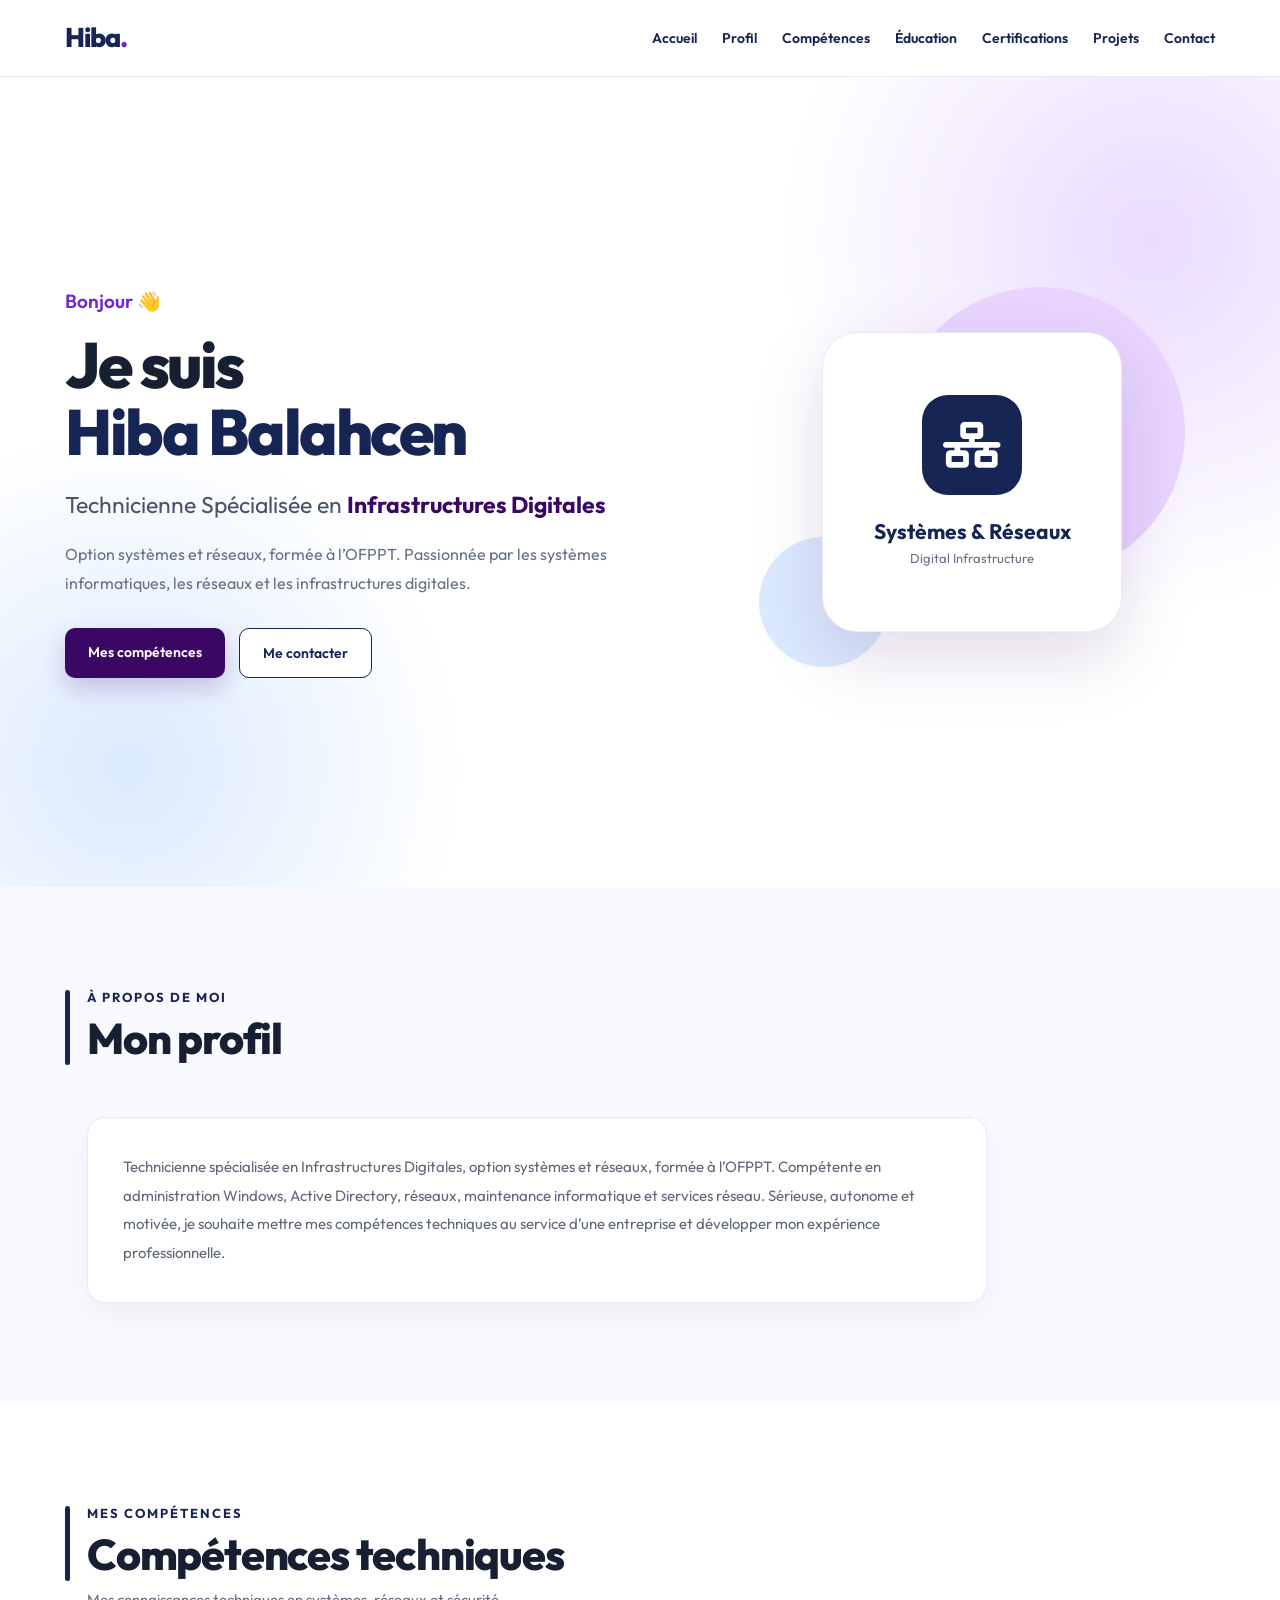
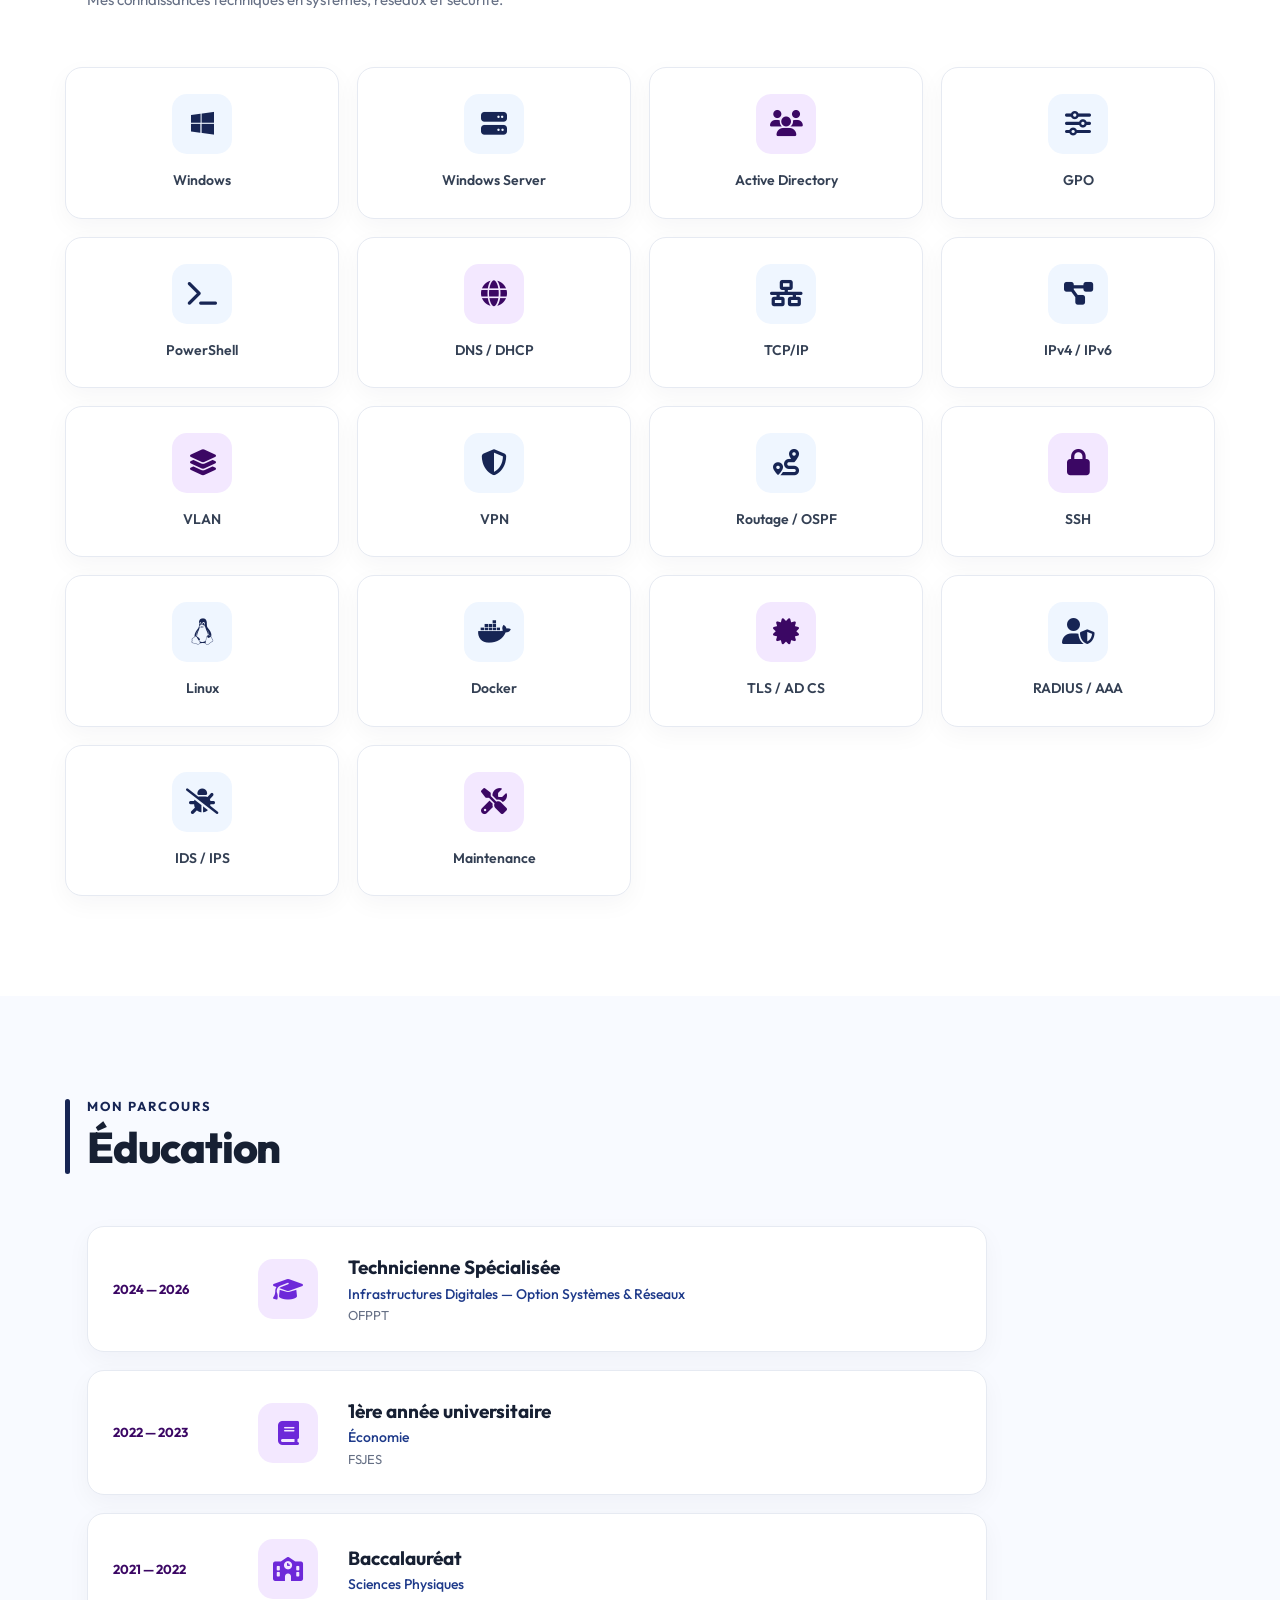
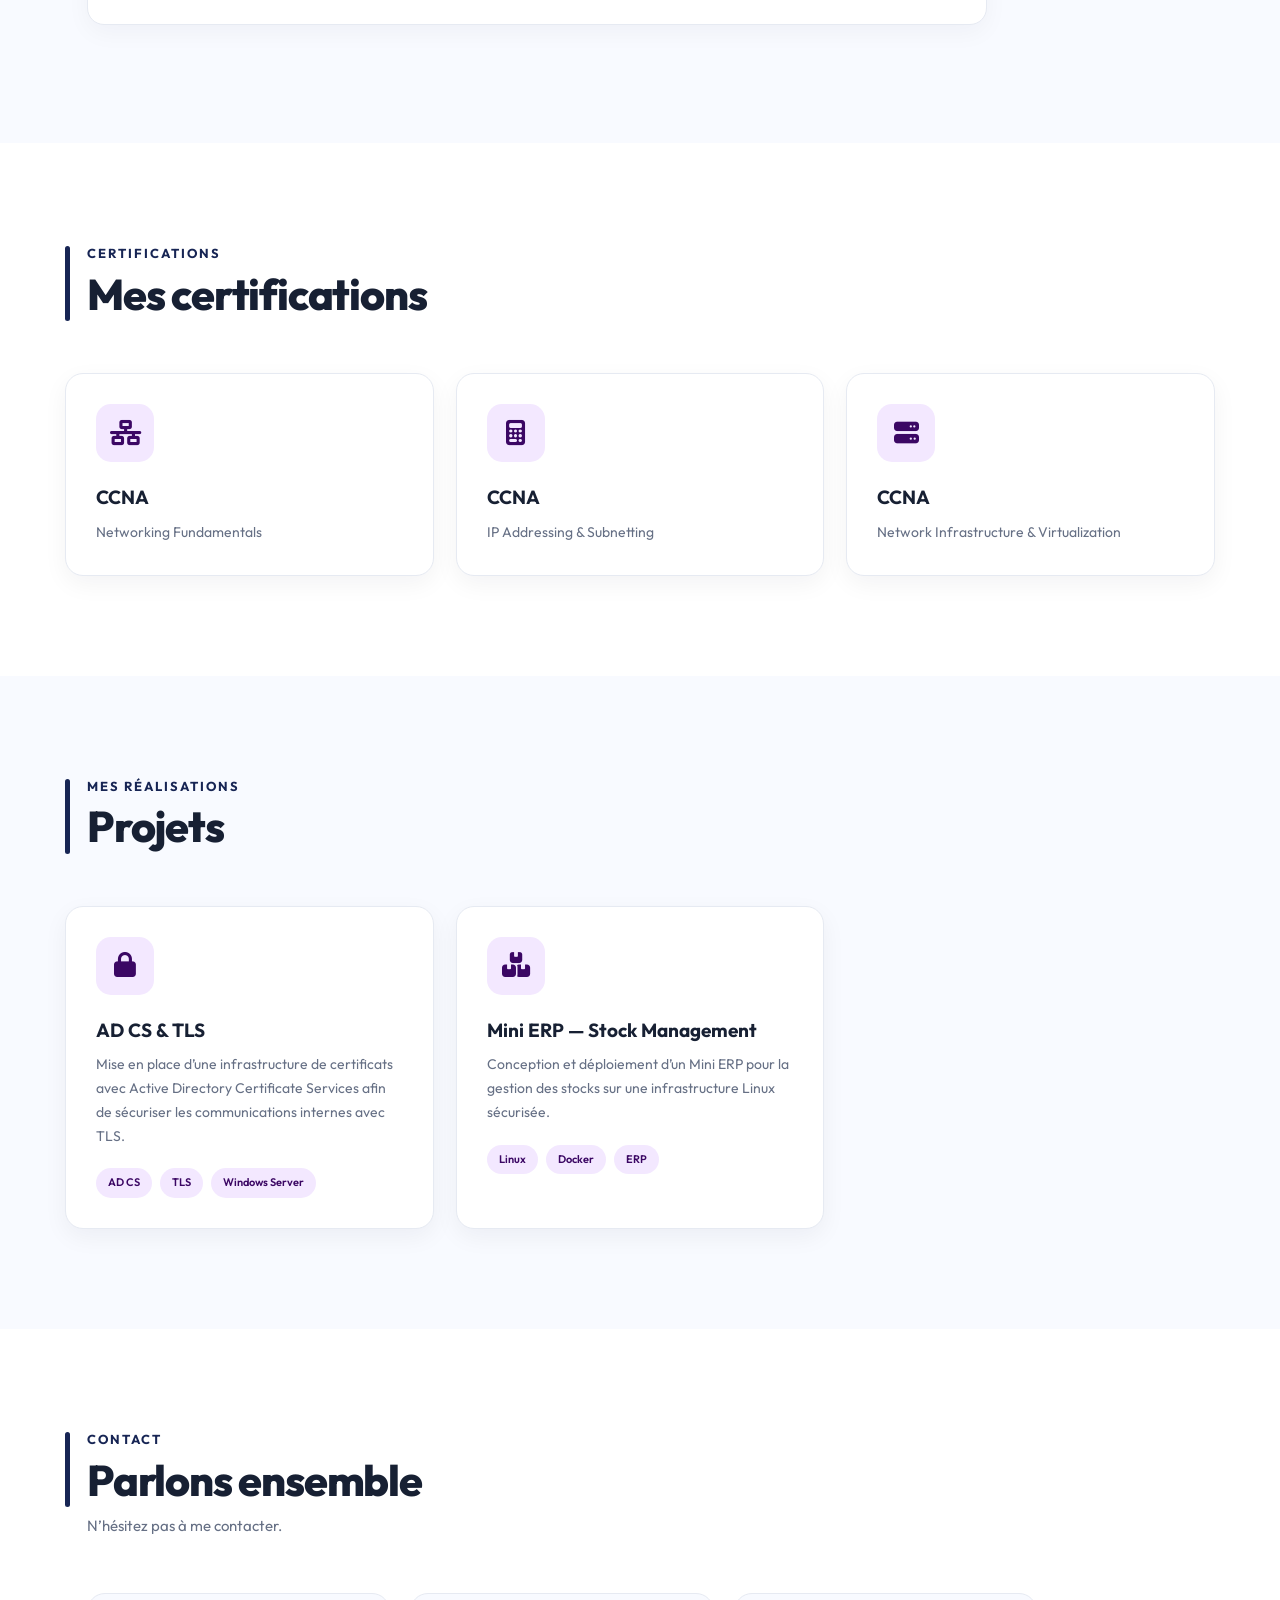
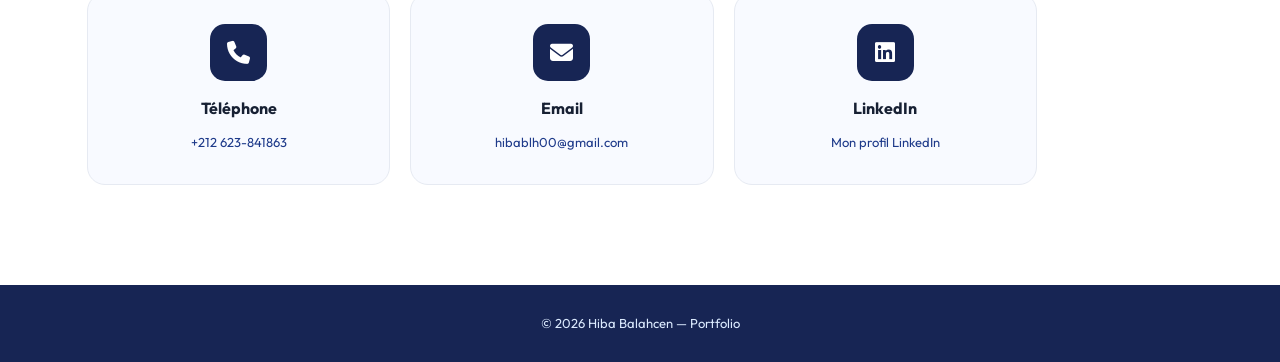
==== index.html @ ba254600 "Add files via upload" ====
<!DOCTYPE html>
<html lang="fr">

<head>
    <meta charset="UTF-8">
    <meta name="viewport" content="width=device-width, initial-scale=1.0">

    <title>Hiba Balahcen | Portfolio</title>

    <link rel="stylesheet" href="style.css">

    <link rel="preconnect" href="https://fonts.googleapis.com">
    <link rel="preconnect" href="https://fonts.gstatic.com" crossorigin>

    <link href="https://fonts.googleapis.com/css2?family=Outfit:wght@300;400;500;600;700;800&display=swap"
        rel="stylesheet">

    <link rel="stylesheet"
        href="https://cdnjs.cloudflare.com/ajax/libs/font-awesome/6.5.2/css/all.min.css">
</head>

<body>

    <!-- NAVBAR -->
    <header>
        <nav class="navbar container">

            <a href="#accueil" class="logo">
                Hiba<span>.</span>
            </a>

            <ul class="nav-links">
                <li><a href="#accueil">Accueil</a></li>
                <li><a href="#profil">Profil</a></li>
                <li><a href="#competences">Compétences</a></li>
                <li><a href="#education">Éducation</a></li>
                <li><a href="#certifications">Certifications</a></li>
                <li><a href="#projets">Projets</a></li>
                <li><a href="#contact">Contact</a></li>
            </ul>

        </nav>
    </header>


    <!-- HERO -->
    <section class="hero" id="accueil">

        <div class="container hero-content">

            <div class="hero-text">

                <p class="welcome">Bonjour 👋</p>

                <h1>
                    Je suis
                    <span>Hiba Balahcen</span>
                </h1>

                <h2>
                    Technicienne Spécialisée en
                    <strong>Infrastructures Digitales</strong>
                </h2>

                <p class="hero-description">
                    Option systèmes et réseaux, formée à l’OFPPT.
                    Passionnée par les systèmes informatiques,
                    les réseaux et les infrastructures digitales.
                </p>

                <div class="hero-buttons">

                    <a href="#competences" class="btn primary">
                        Mes compétences
                    </a>

                    <a href="#contact" class="btn secondary">
                        Me contacter
                    </a>

                </div>

            </div>


            <div class="hero-visual">

                <div class="circle circle-one"></div>
                <div class="circle circle-two"></div>

                <div class="profile-card">

                    <div class="profile-icon">
                        <i class="fa-solid fa-network-wired"></i>
                    </div>

                    <h3>Systèmes & Réseaux</h3>

                    <p>Digital Infrastructure</p>

                </div>

            </div>

        </div>

    </section>


    <!-- PROFIL -->
    <section class="section profile" id="profil">

        <div class="container">

            <div class="section-title">

                <span>À PROPOS DE MOI</span>

                <h2>Mon profil</h2>

            </div>

            <div class="profile-box">

                <p>
                    Technicienne spécialisée en Infrastructures Digitales,
                    option systèmes et réseaux, formée à l’OFPPT.
                    Compétente en administration Windows, Active Directory,
                    réseaux, maintenance informatique et services réseau.
                    Sérieuse, autonome et motivée, je souhaite mettre mes
                    compétences techniques au service d’une entreprise et
                    développer mon expérience professionnelle.
                </p>

            </div>

        </div>

    </section>


    <!-- COMPETENCES -->
    <section class="section skills" id="competences">

        <div class="container">

            <div class="section-title">

                <span>MES COMPÉTENCES</span>

                <h2>Compétences techniques</h2>

                <p>
                    Mes connaissances techniques en systèmes, réseaux et sécurité.
                </p>

            </div>


            <div class="skills-grid">

                <div class="skill-card">
                    <div class="skill-icon">
                        <i class="fa-brands fa-windows"></i>
                    </div>
                    <h3>Windows</h3>
                </div>

                <div class="skill-card">
                    <div class="skill-icon">
                        <i class="fa-solid fa-server"></i>
                    </div>
                    <h3>Windows Server</h3>
                </div>

                <div class="skill-card">
                    <div class="skill-icon">
                        <i class="fa-solid fa-users"></i>
                    </div>
                    <h3>Active Directory</h3>
                </div>

                <div class="skill-card">
                    <div class="skill-icon">
                        <i class="fa-solid fa-sliders"></i>
                    </div>
                    <h3>GPO</h3>
                </div>

                <div class="skill-card">
                    <div class="skill-icon">
                        <i class="fa-solid fa-terminal"></i>
                    </div>
                    <h3>PowerShell</h3>
                </div>

                <div class="skill-card">
                    <div class="skill-icon">
                        <i class="fa-solid fa-globe"></i>
                    </div>
                    <h3>DNS / DHCP</h3>
                </div>

                <div class="skill-card">
                    <div class="skill-icon">
                        <i class="fa-solid fa-network-wired"></i>
                    </div>
                    <h3>TCP/IP</h3>
                </div>

                <div class="skill-card">
                    <div class="skill-icon">
                        <i class="fa-solid fa-diagram-project"></i>
                    </div>
                    <h3>IPv4 / IPv6</h3>
                </div>

                <div class="skill-card">
                    <div class="skill-icon">
                        <i class="fa-solid fa-layer-group"></i>
                    </div>
                    <h3>VLAN</h3>
                </div>

                <div class="skill-card">
                    <div class="skill-icon">
                        <i class="fa-solid fa-shield-halved"></i>
                    </div>
                    <h3>VPN</h3>
                </div>

                <div class="skill-card">
                    <div class="skill-icon">
                        <i class="fa-solid fa-route"></i>
                    </div>
                    <h3>Routage / OSPF</h3>
                </div>

                <div class="skill-card">
                    <div class="skill-icon">
                        <i class="fa-solid fa-lock"></i>
                    </div>
                    <h3>SSH</h3>
                </div>

                <div class="skill-card">
                    <div class="skill-icon">
                        <i class="fa-brands fa-linux"></i>
                    </div>
                    <h3>Linux</h3>
                </div>

                <div class="skill-card">
                    <div class="skill-icon">
                        <i class="fa-brands fa-docker"></i>
                    </div>
                    <h3>Docker</h3>
                </div>

                <div class="skill-card">
                    <div class="skill-icon">
                        <i class="fa-solid fa-certificate"></i>
                    </div>
                    <h3>TLS / AD CS</h3>
                </div>

                <div class="skill-card">
                    <div class="skill-icon">
                        <i class="fa-solid fa-user-shield"></i>
                    </div>
                    <h3>RADIUS / AAA</h3>
                </div>

                <div class="skill-card">
                    <div class="skill-icon">
                        <i class="fa-solid fa-bug-slash"></i>
                    </div>
                    <h3>IDS / IPS</h3>
                </div>

                <div class="skill-card">
                    <div class="skill-icon">
                        <i class="fa-solid fa-screwdriver-wrench"></i>
                    </div>
                    <h3>Maintenance</h3>
                </div>

            </div>

        </div>

    </section>


    <!-- EDUCATION -->
    <section class="section education" id="education">

        <div class="container">

            <div class="section-title">

                <span>MON PARCOURS</span>

                <h2>Éducation</h2>

            </div>


            <div class="education-list">

                <div class="education-card">

                    <div class="education-date">
                        2024 — 2026
                    </div>

                    <div class="education-icon">
                        <i class="fa-solid fa-graduation-cap"></i>
                    </div>

                    <div class="education-content">

                        <h3>
                            Technicienne Spécialisée
                        </h3>

                        <h4>
                            Infrastructures Digitales —
                            Option Systèmes & Réseaux
                        </h4>

                        <p>OFPPT</p>

                    </div>

                </div>


                <div class="education-card">

                    <div class="education-date">
                        2022 — 2023
                    </div>

                    <div class="education-icon">
                        <i class="fa-solid fa-book"></i>
                    </div>

                    <div class="education-content">

                        <h3>
                            1ère année universitaire
                        </h3>

                        <h4>
                            Économie
                        </h4>

                        <p>FSJES</p>

                    </div>

                </div>


                <div class="education-card">

                    <div class="education-date">
                        2021 — 2022
                    </div>

                    <div class="education-icon">
                        <i class="fa-solid fa-school"></i>
                    </div>

                    <div class="education-content">

                        <h3>
                            Baccalauréat
                        </h3>

                        <h4>
                            Sciences Physiques
                        </h4>

                    </div>

                </div>

            </div>

        </div>

    </section>


    <!-- CERTIFICATIONS -->
    <section class="section certifications" id="certifications">

        <div class="container">

            <div class="section-title">

                <span>CERTIFICATIONS</span>

                <h2>Mes certifications</h2>

            </div>


            <div class="cards-grid">

                <div class="info-card">

                    <div class="card-icon">
                        <i class="fa-solid fa-network-wired"></i>
                    </div>

                    <h3>CCNA</h3>

                    <p>
                        Networking Fundamentals
                    </p>

                </div>


                <div class="info-card">

                    <div class="card-icon">
                        <i class="fa-solid fa-calculator"></i>
                    </div>

                    <h3>CCNA</h3>

                    <p>
                        IP Addressing & Subnetting
                    </p>

                </div>


                <div class="info-card">

                    <div class="card-icon">
                        <i class="fa-solid fa-server"></i>
                    </div>

                    <h3>CCNA</h3>

                    <p>
                        Network Infrastructure
                        & Virtualization
                    </p>

                </div>

            </div>

        </div>

    </section>


    <!-- PROJETS -->
    <section class="section projects" id="projets">

        <div class="container">

            <div class="section-title">

                <span>MES RÉALISATIONS</span>

                <h2>Projets</h2>

            </div>


            <div class="cards-grid">

                <div class="project-card">

                    <div class="project-icon">
                        <i class="fa-solid fa-lock"></i>
                    </div>

                    <h3>
                        AD CS & TLS
                    </h3>

                    <p>
                        Mise en place d’une infrastructure de certificats
                        avec Active Directory Certificate Services afin
                        de sécuriser les communications internes avec TLS.
                    </p>

                    <div class="tags">
                        <span>AD CS</span>
                        <span>TLS</span>
                        <span>Windows Server</span>
                    </div>

                </div>


                <div class="project-card">

                    <div class="project-icon">
                        <i class="fa-solid fa-boxes-stacked"></i>
                    </div>

                    <h3>
                        Mini ERP — Stock Management
                    </h3>

                    <p>
                        Conception et déploiement d’un Mini ERP
                        pour la gestion des stocks sur une
                        infrastructure Linux sécurisée.
                    </p>

                    <div class="tags">
                        <span>Linux</span>
                        <span>Docker</span>
                        <span>ERP</span>
                    </div>

                </div>

            </div>

        </div>

    </section>


    <!-- CONTACT -->
    <section class="section contact" id="contact">

        <div class="container">

            <div class="section-title">

                <span>CONTACT</span>

                <h2>Parlons ensemble</h2>

                <p>
                    N’hésitez pas à me contacter.
                </p>

            </div>


            <div class="contact-grid">

                <div class="contact-card">

                    <div class="contact-icon">
                        <i class="fa-solid fa-phone"></i>
                    </div>

                    <h3>Téléphone</h3>

                    <a href="tel:+212623841863">
                        +212 623-841863
                    </a>

                </div>


                <div class="contact-card">

                    <div class="contact-icon">
                        <i class="fa-solid fa-envelope"></i>
                    </div>

                    <h3>Email</h3>

                    <a href="mailto:hibablh00@gmail.com">
                        hibablh00@gmail.com
                    </a>

                </div>


                <div class="contact-card">

                    <div class="contact-icon">
                        <i class="fa-brands fa-linkedin"></i>
                    </div>

                    <h3>LinkedIn</h3>

                    <a href="https://www.linkedin.com/in/hiba-balahcen-164547393"
                        target="_blank">
                        Mon profil LinkedIn
                    </a>

                </div>

            </div>

        </div>

    </section>


    <!-- FOOTER -->
    <footer>

        <p>
            © 2026 Hiba Balahcen — Portfolio
        </p>

    </footer>

</body>

</html>
---- style.css ----
/* ==================================================
   VARIABLES
================================================== */

:root {
    --blue: #172554;
    --blue-main: #1e3a8a;
    --blue-light: #eff6ff;

    --purple: #6d28d9;
    --purple-dark: #3b0764;
    --purple-light: #f3e8ff;

    --text: #172033;
    --text-light: #667085;
    --white: #ffffff;

    --background: #f8faff;
    --border: #e6eaf2;
}


/* ==================================================
   RESET
================================================== */

* {
    margin: 0;
    padding: 0;
    box-sizing: border-box;
    scroll-behavior: smooth;
}

body {
    font-family: "Outfit", sans-serif;

    background: var(--white);

    color: var(--text);

    line-height: 1.6;
}

a {
    text-decoration: none;
}

.container {
    width: 90%;
    max-width: 1150px;

    margin: auto;
}

.section {
    padding: 100px 0;
}


/* ==================================================
   NAVBAR
================================================== */

header {
    position: sticky;

    top: 0;

    z-index: 1000;

    background: rgba(255, 255, 255, 0.97);

    border-bottom: 1px solid var(--border);

    backdrop-filter: blur(12px);
}

.navbar {
    height: 76px;

    display: flex;

    align-items: center;

    justify-content: space-between;
}

.logo {
    color: var(--blue);

    font-size: 27px;

    font-weight: 800;

    letter-spacing: -1px;
}

.logo span {
    color: var(--purple);
}

.nav-links {
    display: flex;

    gap: 25px;

    list-style: none;
}

.nav-links a {
    color: var(--blue);

    font-size: 14px;

    font-weight: 600;

    transition: 0.3s;
}

.nav-links a:hover {
    color: var(--purple);
}


/* ==================================================
   HERO
================================================== */

.hero {
    min-height: 90vh;

    display: flex;

    align-items: center;

    overflow: hidden;

    background:
        radial-gradient(
            circle at 90% 20%,
            #eadcff 0,
            transparent 28%
        ),

        radial-gradient(
            circle at 10% 85%,
            #dbeafe 0,
            transparent 25%
        ),

        #ffffff;
}

.hero-content {
    display: grid;

    grid-template-columns: 1.1fr 0.9fr;

    align-items: center;

    gap: 70px;
}

.welcome {
    color: var(--purple);

    font-size: 19px;

    font-weight: 600;

    margin-bottom: 16px;
}

.hero h1 {
    color: var(--text);

    font-size: 64px;

    font-weight: 800;

    line-height: 1.04;

    letter-spacing: -2.5px;

    margin-bottom: 22px;
}

.hero h1 span {
    display: block;

    color: var(--blue);
}

.hero h2 {
    max-width: 680px;

    color: #475467;

    font-size: 23px;

    font-weight: 400;

    line-height: 1.5;

    margin-bottom: 18px;
}

.hero h2 strong {
    color: var(--purple-dark);

    font-weight: 700;
}

.hero-description {
    max-width: 620px;

    color: var(--text-light);

    font-size: 16px;

    line-height: 1.8;

    margin-bottom: 30px;
}

.hero-buttons {
    display: flex;

    gap: 14px;

    flex-wrap: wrap;
}

.btn {
    display: inline-block;

    padding: 13px 23px;

    border-radius: 10px;

    font-size: 14px;

    font-weight: 600;

    transition: 0.3s;
}

.btn.primary {
    color: white;

    background: var(--purple-dark);

    box-shadow:
        0 10px 25px rgba(59, 7, 100, 0.20);
}

.btn.primary:hover {
    background: #4c0b80;

    transform: translateY(-3px);
}

.btn.secondary {
    color: var(--blue);

    background: white;

    border: 1px solid var(--blue);
}

.btn.secondary:hover {
    color: white;

    background: var(--blue);

    transform: translateY(-3px);
}


/* ==================================================
   HERO VISUAL
================================================== */

.hero-visual {
    height: 420px;

    position: relative;

    display: flex;

    align-items: center;

    justify-content: center;
}

.profile-card {
    width: 300px;

    height: 300px;

    position: relative;

    z-index: 3;

    display: flex;

    flex-direction: column;

    align-items: center;

    justify-content: center;

    background: white;

    border-radius: 35px;

    border: 1px solid #eee8f8;

    box-shadow:
        0 25px 70px rgba(59, 7, 100, 0.15);
}

.profile-icon {
    width: 100px;

    height: 100px;

    display: flex;

    align-items: center;

    justify-content: center;

    border-radius: 26px;

    background: var(--blue);

    color: white;

    font-size: 46px;

    margin-bottom: 20px;
}

.profile-card h3 {
    color: var(--blue);

    font-size: 21px;

    font-weight: 700;
}

.profile-card p {
    color: var(--text-light);

    font-size: 13px;
}

.circle {
    position: absolute;

    border-radius: 50%;
}

.circle-one {
    width: 290px;

    height: 290px;

    background: #e9d5ff;

    top: 15px;

    right: 30px;
}

.circle-two {
    width: 130px;

    height: 130px;

    background: #dbeafe;

    bottom: 25px;

    left: 30px;
}


/* ==================================================
   SECTION TITLES
================================================== */

.section-title {
    position: relative;

    text-align: left;

    padding-left: 22px;

    margin-bottom: 55px;
}

.section-title::before {
    content: "";

    position: absolute;

    left: 0;

    top: 3px;

    width: 5px;

    height: 75px;

    border-radius: 10px;

    background: var(--blue);
}

.section-title span {
    display: block;

    color: var(--blue);

    font-size: 13px;

    font-weight: 700;

    letter-spacing: 2px;

    margin-bottom: 7px;
}

.section-title h2 {
    color: var(--text);

    font-size: 43px;

    font-weight: 800;

    line-height: 1.1;

    letter-spacing: -1.2px;
}

.section-title p {
    color: var(--text-light);

    font-size: 15px;

    margin-top: 10px;
}


/* ==================================================
   PROFILE
================================================== */

.profile {
    background: var(--background);
}

.profile-box {
    max-width: 900px;

    padding: 35px;

    margin-left: 22px;

    background: white;

    border: 1px solid var(--border);

    border-radius: 18px;

    box-shadow:
        0 10px 30px rgba(15, 23, 42, 0.05);
}

.profile-box p {
    color: #5f6878;

    font-size: 15px;

    line-height: 1.9;
}


/* ==================================================
   SKILLS
================================================== */

.skills {
    background: white;
}

.skills-grid {
    display: grid;

    grid-template-columns:
        repeat(4, 1fr);

    gap: 18px;
}

.skill-card {
    padding: 26px 15px;

    text-align: center;

    background: white;

    border: 1px solid var(--border);

    border-radius: 17px;

    box-shadow:
        0 8px 25px rgba(15, 23, 42, 0.04);

    transition: 0.3s;
}

.skill-card:hover {
    transform: translateY(-7px);

    border-color: #c4b5fd;

    box-shadow:
        0 18px 40px rgba(59, 7, 100, 0.11);
}

.skill-icon {
    width: 60px;

    height: 60px;

    margin: 0 auto 15px;

    display: flex;

    align-items: center;

    justify-content: center;

    border-radius: 15px;

    background: var(--blue-light);

    color: var(--blue);

    font-size: 26px;
}

.skill-card:nth-child(3n) .skill-icon {
    background: var(--purple-light);

    color: var(--purple-dark);
}

.skill-card h3 {
    color: #344054;

    font-size: 14px;

    font-weight: 600;
}


/* ==================================================
   EDUCATION
================================================== */

.education {
    background: var(--background);
}

.education-list {
    max-width: 900px;

    margin-left: 22px;
}

.education-card {
    display: grid;

    grid-template-columns:
        120px 65px 1fr;

    align-items: center;

    gap: 25px;

    padding: 25px;

    margin-bottom: 18px;

    background: white;

    border: 1px solid var(--border);

    border-radius: 17px;

    box-shadow:
        0 8px 25px rgba(15, 23, 42, 0.04);

    transition: 0.3s;
}

.education-card:hover {
    transform: translateX(6px);

    border-color: #c4b5fd;
}

.education-date {
    color: var(--purple-dark);

    font-size: 13px;

    font-weight: 700;
}

.education-icon {
    width: 60px;

    height: 60px;

    display: flex;

    align-items: center;

    justify-content: center;

    border-radius: 15px;

    background: var(--purple-light);

    color: var(--purple);

    font-size: 24px;
}

.education-content h3 {
    color: var(--text);

    font-size: 19px;

    font-weight: 700;
}

.education-content h4 {
    color: var(--blue-main);

    font-size: 14px;

    font-weight: 500;
}

.education-content p {
    color: var(--text-light);

    font-size: 13px;
}


/* ==================================================
   CARDS
================================================== */

.cards-grid {
    display: grid;

    grid-template-columns:
        repeat(3, 1fr);

    gap: 22px;
}

.info-card,
.project-card {
    padding: 30px;

    background: white;

    border: 1px solid var(--border);

    border-radius: 18px;

    box-shadow:
        0 8px 25px rgba(15, 23, 42, 0.05);

    transition: 0.3s;
}

.info-card:hover,
.project-card:hover {
    transform: translateY(-7px);

    border-color: #c4b5fd;
}

.card-icon,
.project-icon {
    width: 58px;

    height: 58px;

    display: flex;

    align-items: center;

    justify-content: center;

    border-radius: 15px;

    background: var(--purple-light);

    color: var(--purple-dark);

    font-size: 25px;

    margin-bottom: 20px;
}

.info-card h3,
.project-card h3 {
    color: var(--text);

    font-size: 19px;

    font-weight: 700;

    margin-bottom: 8px;
}

.info-card p,
.project-card p {
    color: var(--text-light);

    font-size: 14px;

    line-height: 1.7;
}


/* ==================================================
   PROJECTS
================================================== */

.projects {
    background: var(--background);
}

.tags {
    display: flex;

    flex-wrap: wrap;

    gap: 8px;

    margin-top: 20px;
}

.tags span {
    padding: 6px 12px;

    color: var(--purple-dark);

    background: var(--purple-light);

    border-radius: 20px;

    font-size: 11px;

    font-weight: 600;
}


/* ==================================================
   CONTACT
================================================== */

.contact {
    background: white;
}

.contact-grid {
    max-width: 950px;

    margin-left: 22px;

    display: grid;

    grid-template-columns:
        repeat(3, 1fr);

    gap: 20px;
}

.contact-card {
    padding: 30px 20px;

    text-align: center;

    background: var(--background);

    border: 1px solid var(--border);

    border-radius: 18px;

    transition: 0.3s;
}

.contact-card:hover {
    transform: translateY(-6px);

    border-color: #c4b5fd;
}

.contact-icon {
    width: 57px;

    height: 57px;

    margin: auto auto 15px;

    display: flex;

    align-items: center;

    justify-content: center;

    border-radius: 15px;

    background: var(--blue);

    color: white;

    font-size: 23px;
}

.contact-card h3 {
    color: var(--text);

    font-size: 16px;

    margin-bottom: 7px;
}

.contact-card a {
    color: var(--blue-main);

    font-size: 13px;

    word-break: break-word;
}


/* ==================================================
   FOOTER
================================================== */

footer {
    padding: 28px;

    text-align: center;

    background: var(--blue);

    color: #dbeafe;

    font-size: 13px;
}


/* ==================================================
   RESPONSIVE
================================================== */

@media (max-width: 950px) {

    .hero-content {
        grid-template-columns: 1fr;

        text-align: center;
    }

    .hero-description {
        margin-left: auto;
        margin-right: auto;
    }

    .hero-buttons {
        justify-content: center;
    }

    .skills-grid {
        grid-template-columns:
            repeat(3, 1fr);
    }

    .cards-grid {
        grid-template-columns:
            1fr 1fr;
    }

    .contact-grid {
        grid-template-columns:
            1fr;
    }

    .profile-box,
    .education-list,
    .contact-grid {
        margin-left: 0;
    }
}


@media (max-width: 700px) {

    .nav-links {
        display: none;
    }

    .hero h1 {
        font-size: 43px;
    }

    .hero h2 {
        font-size: 19px;
    }

    .section-title h2 {
        font-size: 36px;
    }

    .skills-grid {
        grid-template-columns:
            1fr 1fr;
    }

    .cards-grid {
        grid-template-columns:
            1fr;
    }

    .education-card {
        grid-template-columns:
            1fr;

        text-align: left;
    }

    .education-icon {
        margin: 0;
    }
}


@media (max-width: 450px) {

    .container {
        width: 88%;
    }

    .hero h1 {
        font-size: 36px;
    }

    .section {
        padding: 75px 0;
    }

    .section-title h2 {
        font-size: 32px;
    }

    .skills-grid {
        grid-template-columns:
            1fr 1fr;
    }

    .skill-card {
        padding: 20px 8px;
    }

    .profile-card {
        width: 250px;
        height: 250px;
    }

    .circle-one {
        width: 230px;
        height: 230px;
    }
}
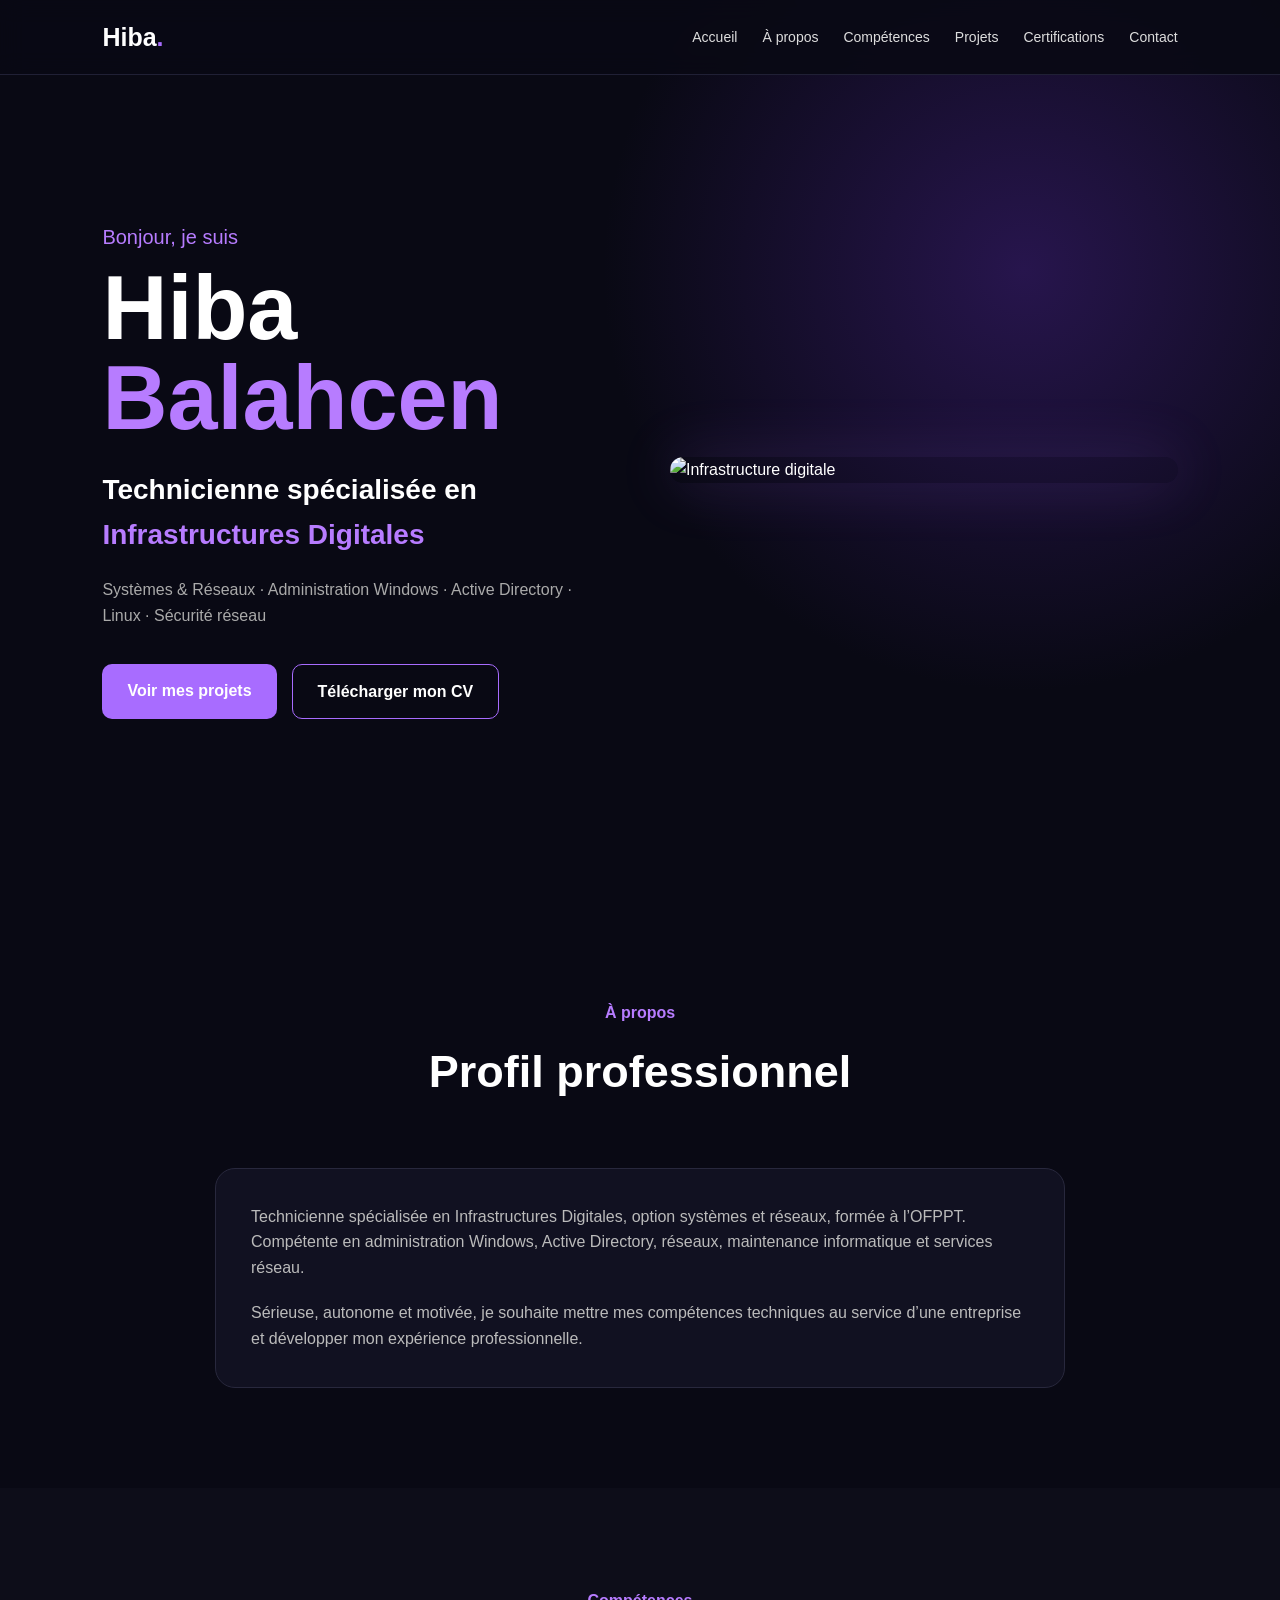
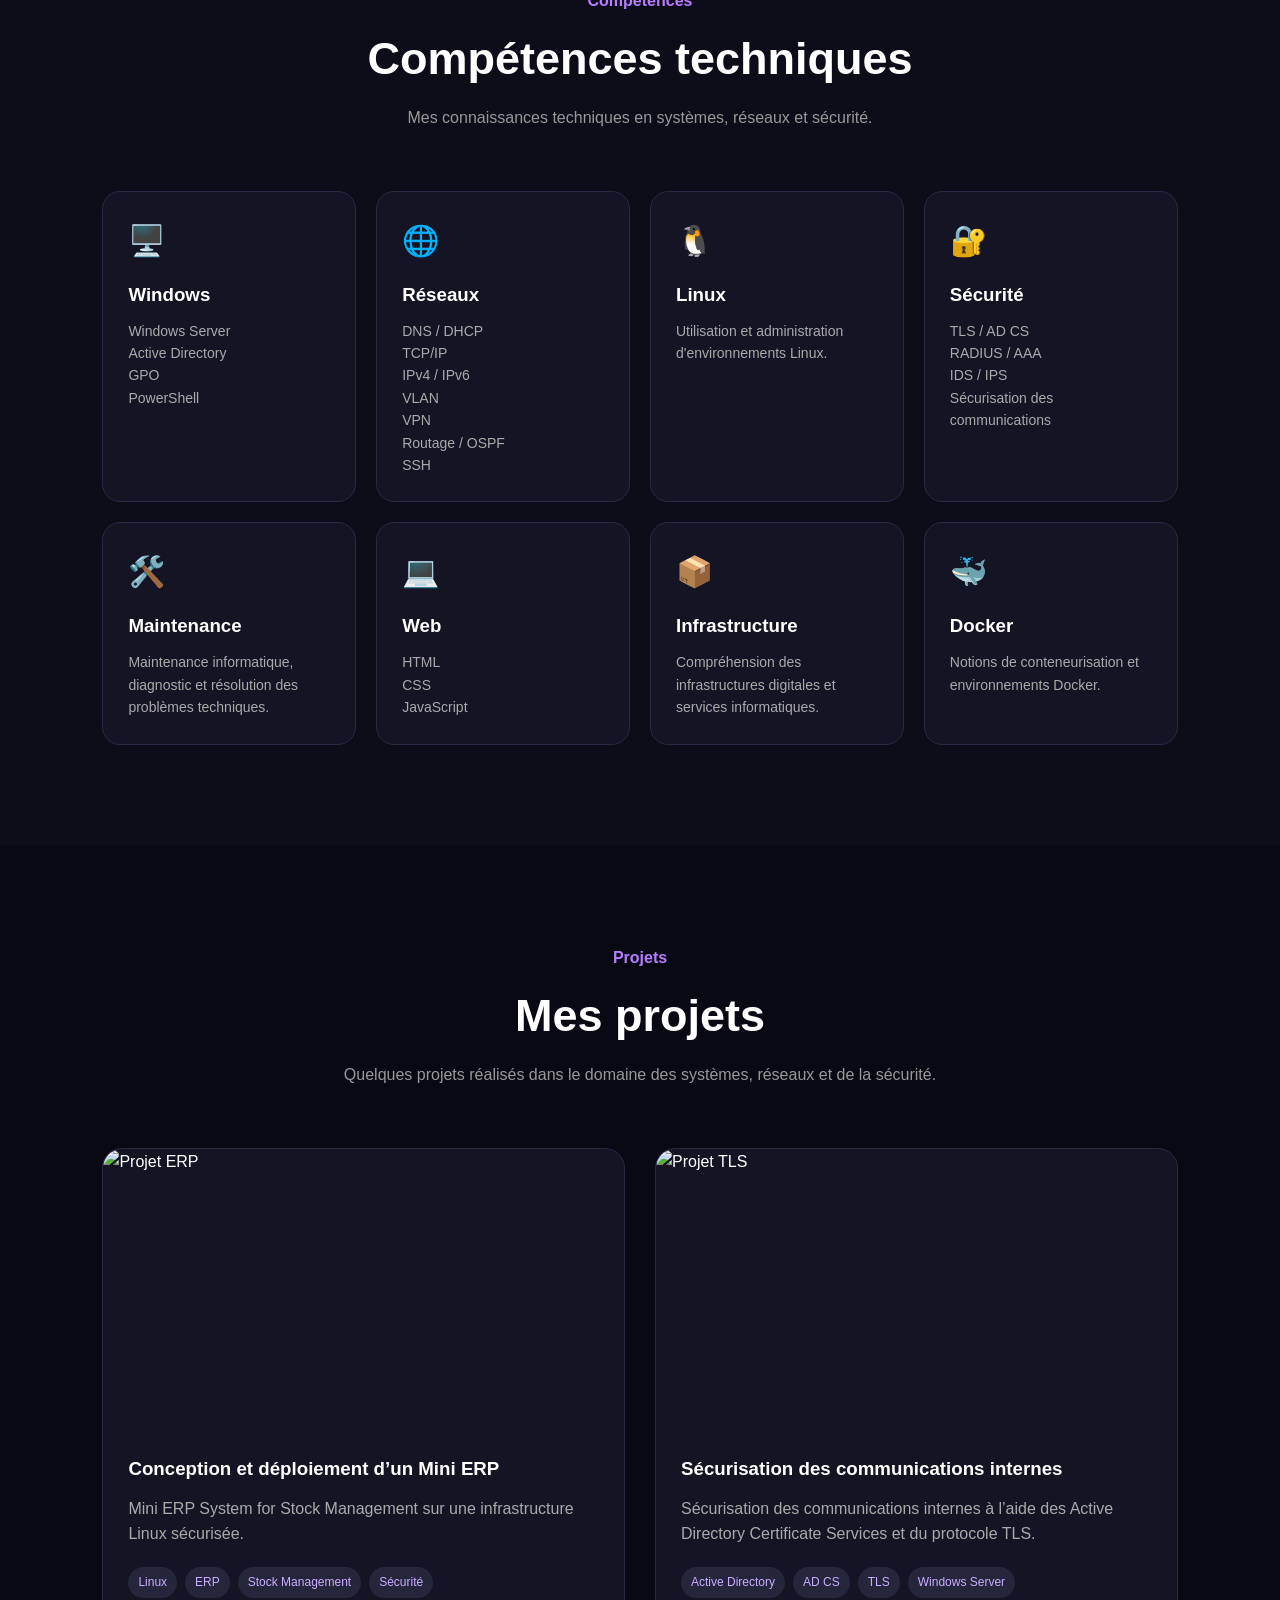
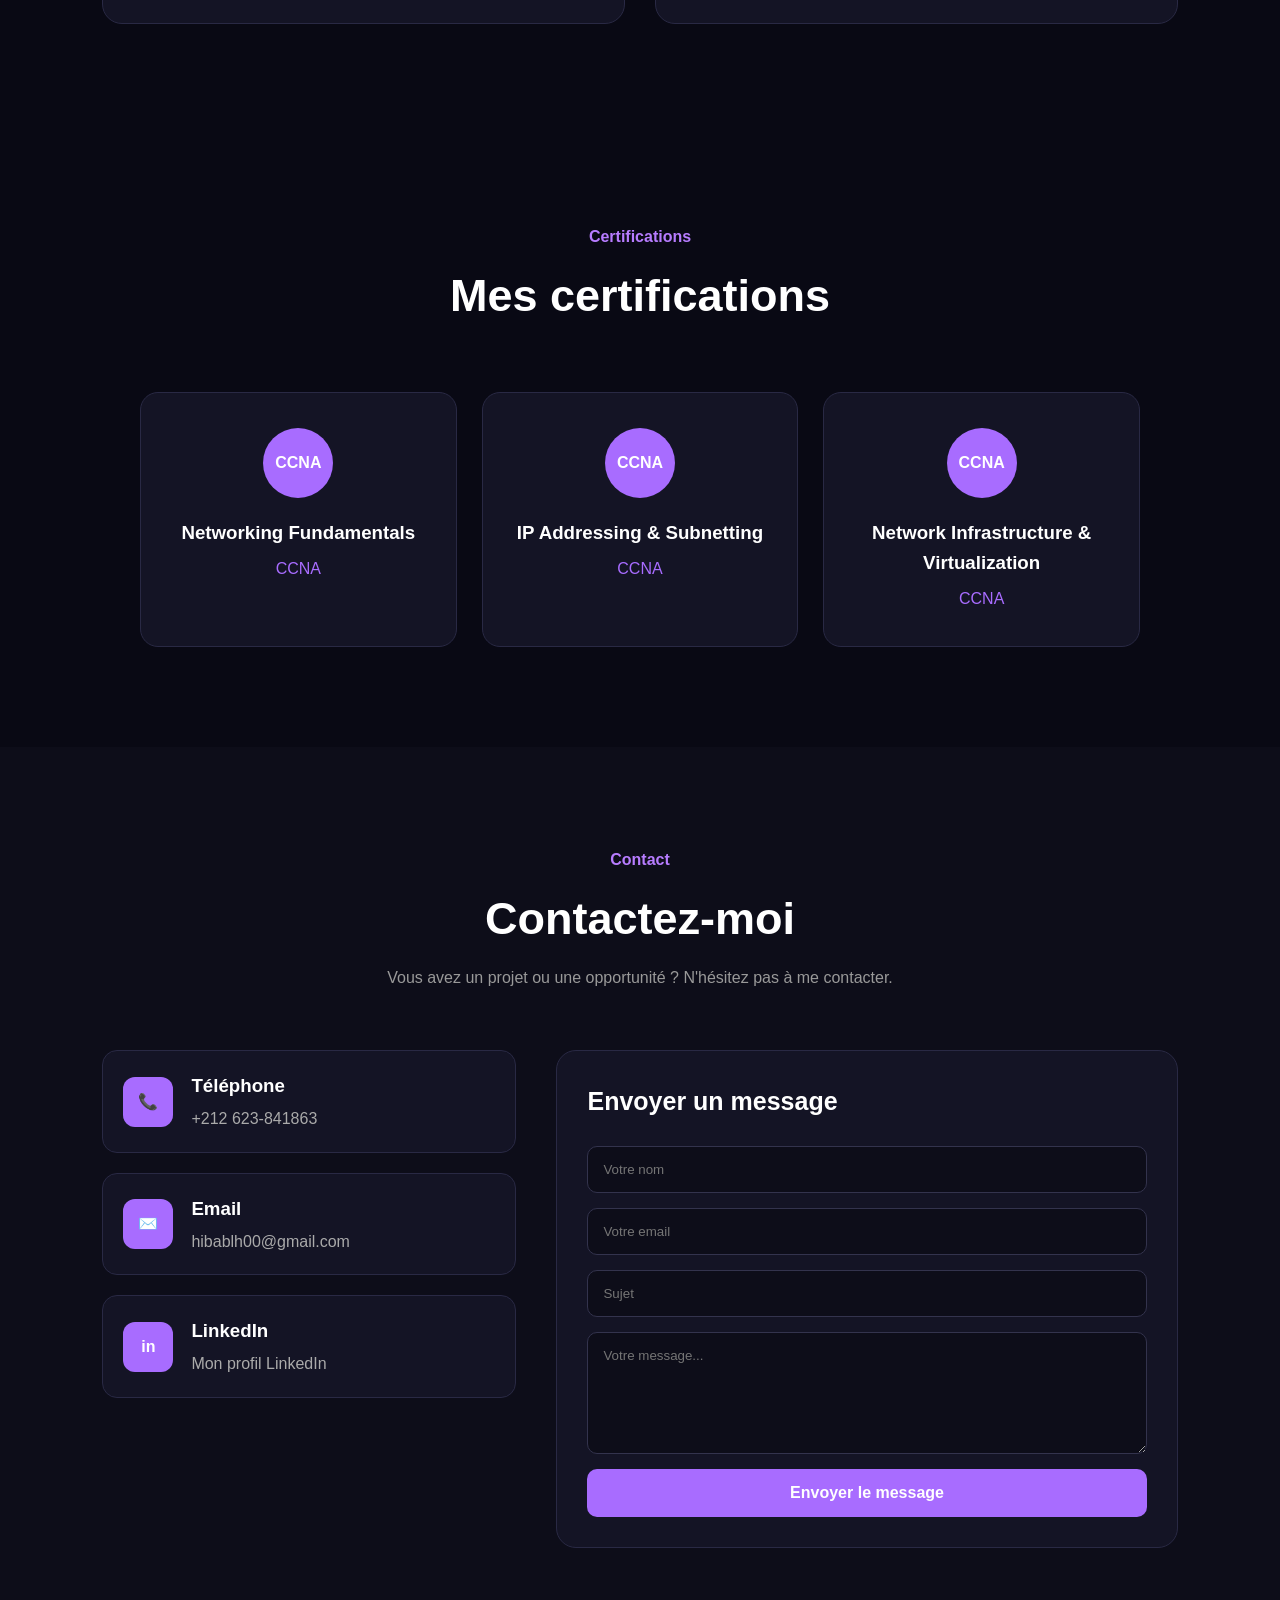
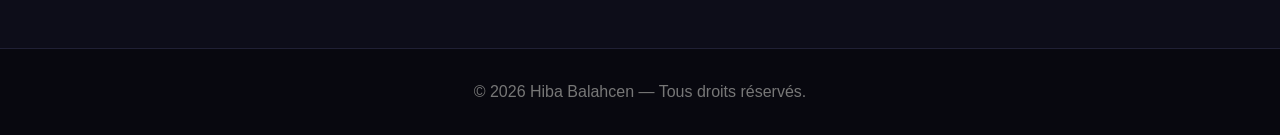
==== commit 60aec10f: "Add files via upload" ====
--- a/index.html
+++ b/index.html
@@ -1,500 +1,315 @@
 <!DOCTYPE html>
 <html lang="fr">
-
 <head>
     <meta charset="UTF-8">
     <meta name="viewport" content="width=device-width, initial-scale=1.0">
 
-    <title>Hiba Balahcen | Portfolio</title>
+    <title>Hiba Balahcen | Technicienne Réseaux</title>
 
     <link rel="stylesheet" href="style.css">
-
-    <link rel="preconnect" href="https://fonts.googleapis.com">
-    <link rel="preconnect" href="https://fonts.gstatic.com" crossorigin>
-
-    <link href="https://fonts.googleapis.com/css2?family=Outfit:wght@300;400;500;600;700;800&display=swap"
-        rel="stylesheet">
-
-    <link rel="stylesheet"
-        href="https://cdnjs.cloudflare.com/ajax/libs/font-awesome/6.5.2/css/all.min.css">
 </head>
 
 <body>
 
-    <!-- NAVBAR -->
-    <header>
-        <nav class="navbar container">
-
-            <a href="#accueil" class="logo">
-                Hiba<span>.</span>
-            </a>
-
-            <ul class="nav-links">
-                <li><a href="#accueil">Accueil</a></li>
-                <li><a href="#profil">Profil</a></li>
-                <li><a href="#competences">Compétences</a></li>
-                <li><a href="#education">Éducation</a></li>
-                <li><a href="#certifications">Certifications</a></li>
-                <li><a href="#projets">Projets</a></li>
-                <li><a href="#contact">Contact</a></li>
-            </ul>
-
+    <!-- ================= NAVBAR ================= -->
+
+    <header class="navbar">
+        <div class="logo">Hiba<span>.</span></div>
+
+        <nav>
+            <a href="#accueil">Accueil</a>
+            <a href="#apropos">À propos</a>
+            <a href="#competences">Compétences</a>
+            <a href="#projets">Projets</a>
+            <a href="#certifications">Certifications</a>
+            <a href="#contact">Contact</a>
         </nav>
     </header>
 
 
-    <!-- HERO -->
-    <section class="hero" id="accueil">
-
-        <div class="container hero-content">
-
-            <div class="hero-text">
-
-                <p class="welcome">Bonjour 👋</p>
-
-                <h1>
-                    Je suis
-                    <span>Hiba Balahcen</span>
-                </h1>
-
-                <h2>
-                    Technicienne Spécialisée en
-                    <strong>Infrastructures Digitales</strong>
-                </h2>
-
-                <p class="hero-description">
-                    Option systèmes et réseaux, formée à l’OFPPT.
-                    Passionnée par les systèmes informatiques,
-                    les réseaux et les infrastructures digitales.
-                </p>
-
-                <div class="hero-buttons">
-
-                    <a href="#competences" class="btn primary">
-                        Mes compétences
-                    </a>
-
-                    <a href="#contact" class="btn secondary">
-                        Me contacter
-                    </a>
+    <!-- ================= ACCUEIL ================= -->
+
+    <section id="accueil" class="hero">
+
+        <div class="hero-content">
+
+            <p class="hello">Bonjour, je suis</p>
+
+            <h1>
+                Hiba
+                <span>Balahcen</span>
+            </h1>
+
+            <h2>
+                Technicienne spécialisée en
+                <span>Infrastructures Digitales</span>
+            </h2>
+
+            <p class="hero-description">
+                Systèmes & Réseaux · Administration Windows · Active Directory ·
+                Linux · Sécurité réseau
+            </p>
+
+            <div class="hero-buttons">
+
+                <a href="#projets" class="btn primary">
+                    Voir mes projets
+                </a>
+
+                <a href="CV-HIBA-BALAHCEN.pdf"
+                   target="_blank"
+                   class="btn secondary">
+                    Télécharger mon CV
+                </a>
+
+            </div>
+
+        </div>
+
+
+        <!-- IMAGE HERO -->
+
+        <div class="hero-image">
+
+            <img src="images/hero.jpg"
+                 alt="Infrastructure digitale">
+
+        </div>
+
+    </section>
+
+
+    <!-- ================= A PROPOS ================= -->
+
+    <section id="apropos" class="section">
+
+        <div class="section-title">
+            <span>À propos</span>
+            <h2>Profil professionnel</h2>
+        </div>
+
+        <div class="about-content">
+
+            <p>
+                Technicienne spécialisée en Infrastructures Digitales,
+                option systèmes et réseaux, formée à l’OFPPT.
+                Compétente en administration Windows, Active Directory,
+                réseaux, maintenance informatique et services réseau.
+            </p>
+
+            <p>
+                Sérieuse, autonome et motivée, je souhaite mettre mes
+                compétences techniques au service d’une entreprise et
+                développer mon expérience professionnelle.
+            </p>
+
+        </div>
+
+    </section>
+
+
+    <!-- ================= COMPETENCES ================= -->
+
+    <section id="competences" class="section skills-section">
+
+        <div class="section-title">
+
+            <span>Compétences</span>
+
+            <h2>Compétences techniques</h2>
+
+            <p>
+                Mes connaissances techniques en systèmes, réseaux et sécurité.
+            </p>
+
+        </div>
+
+
+        <div class="skills-grid">
+
+            <div class="skill-card">
+                <div class="skill-icon">🖥️</div>
+
+                <h3>Windows</h3>
+
+                <p>
+                    Windows Server<br>
+                    Active Directory<br>
+                    GPO<br>
+                    PowerShell
+                </p>
+            </div>
+
+
+            <div class="skill-card">
+                <div class="skill-icon">🌐</div>
+
+                <h3>Réseaux</h3>
+
+                <p>
+                    DNS / DHCP<br>
+                    TCP/IP<br>
+                    IPv4 / IPv6<br>
+                    VLAN<br>
+                    VPN<br>
+                    Routage / OSPF<br>
+                    SSH
+                </p>
+            </div>
+
+
+            <div class="skill-card">
+                <div class="skill-icon">🐧</div>
+
+                <h3>Linux</h3>
+
+                <p>
+                    Utilisation et administration
+                    d'environnements Linux.
+                </p>
+            </div>
+
+
+            <div class="skill-card">
+                <div class="skill-icon">🔐</div>
+
+                <h3>Sécurité</h3>
+
+                <p>
+                    TLS / AD CS<br>
+                    RADIUS / AAA<br>
+                    IDS / IPS<br>
+                    Sécurisation des communications
+                </p>
+            </div>
+
+
+            <div class="skill-card">
+                <div class="skill-icon">🛠️</div>
+
+                <h3>Maintenance</h3>
+
+                <p>
+                    Maintenance informatique,
+                    diagnostic et résolution
+                    des problèmes techniques.
+                </p>
+            </div>
+
+
+            <div class="skill-card">
+                <div class="skill-icon">💻</div>
+
+                <h3>Web</h3>
+
+                <p>
+                    HTML<br>
+                    CSS<br>
+                    JavaScript
+                </p>
+            </div>
+
+
+            <div class="skill-card">
+                <div class="skill-icon">📦</div>
+
+                <h3>Infrastructure</h3>
+
+                <p>
+                    Compréhension des infrastructures
+                    digitales et services informatiques.
+                </p>
+            </div>
+
+
+            <div class="skill-card">
+                <div class="skill-icon">🐳</div>
+
+                <h3>Docker</h3>
+
+                <p>
+                    Notions de conteneurisation
+                    et environnements Docker.
+                </p>
+            </div>
+
+        </div>
+
+    </section>
+
+
+    <!-- ================= PROJETS ================= -->
+
+    <section id="projets" class="section">
+
+        <div class="section-title">
+
+            <span>Projets</span>
+
+            <h2>Mes projets</h2>
+
+            <p>
+                Quelques projets réalisés dans le domaine des systèmes,
+                réseaux et de la sécurité.
+            </p>
+
+        </div>
+
+
+        <div class="projects-grid">
+
+
+            <!-- PROJET ERP -->
+
+            <div class="project-card">
+
+                <img src="images/projet-erp.jpg"
+                     alt="Projet ERP">
+
+                <div class="project-content">
+
+                    <h3>
+                        Conception et déploiement d’un Mini ERP
+                    </h3>
+
+                    <p>
+                        Mini ERP System for Stock Management
+                        sur une infrastructure Linux sécurisée.
+                    </p>
+
+                    <div class="project-tags">
+                        <span>Linux</span>
+                        <span>ERP</span>
+                        <span>Stock Management</span>
+                        <span>Sécurité</span>
+                    </div>
 
                 </div>
 
             </div>
 
 
-            <div class="hero-visual">
-
-                <div class="circle circle-one"></div>
-                <div class="circle circle-two"></div>
-
-                <div class="profile-card">
-
-                    <div class="profile-icon">
-                        <i class="fa-solid fa-network-wired"></i>
-                    </div>
-
-                    <h3>Systèmes & Réseaux</h3>
-
-                    <p>Digital Infrastructure</p>
-
-                </div>
-
-            </div>
-
-        </div>
-
-    </section>
-
-
-    <!-- PROFIL -->
-    <section class="section profile" id="profil">
-
-        <div class="container">
-
-            <div class="section-title">
-
-                <span>À PROPOS DE MOI</span>
-
-                <h2>Mon profil</h2>
-
-            </div>
-
-            <div class="profile-box">
-
-                <p>
-                    Technicienne spécialisée en Infrastructures Digitales,
-                    option systèmes et réseaux, formée à l’OFPPT.
-                    Compétente en administration Windows, Active Directory,
-                    réseaux, maintenance informatique et services réseau.
-                    Sérieuse, autonome et motivée, je souhaite mettre mes
-                    compétences techniques au service d’une entreprise et
-                    développer mon expérience professionnelle.
-                </p>
-
-            </div>
-
-        </div>
-
-    </section>
-
-
-    <!-- COMPETENCES -->
-    <section class="section skills" id="competences">
-
-        <div class="container">
-
-            <div class="section-title">
-
-                <span>MES COMPÉTENCES</span>
-
-                <h2>Compétences techniques</h2>
-
-                <p>
-                    Mes connaissances techniques en systèmes, réseaux et sécurité.
-                </p>
-
-            </div>
-
-
-            <div class="skills-grid">
-
-                <div class="skill-card">
-                    <div class="skill-icon">
-                        <i class="fa-brands fa-windows"></i>
-                    </div>
-                    <h3>Windows</h3>
-                </div>
-
-                <div class="skill-card">
-                    <div class="skill-icon">
-                        <i class="fa-solid fa-server"></i>
-                    </div>
-                    <h3>Windows Server</h3>
-                </div>
-
-                <div class="skill-card">
-                    <div class="skill-icon">
-                        <i class="fa-solid fa-users"></i>
-                    </div>
-                    <h3>Active Directory</h3>
-                </div>
-
-                <div class="skill-card">
-                    <div class="skill-icon">
-                        <i class="fa-solid fa-sliders"></i>
-                    </div>
-                    <h3>GPO</h3>
-                </div>
-
-                <div class="skill-card">
-                    <div class="skill-icon">
-                        <i class="fa-solid fa-terminal"></i>
-                    </div>
-                    <h3>PowerShell</h3>
-                </div>
-
-                <div class="skill-card">
-                    <div class="skill-icon">
-                        <i class="fa-solid fa-globe"></i>
-                    </div>
-                    <h3>DNS / DHCP</h3>
-                </div>
-
-                <div class="skill-card">
-                    <div class="skill-icon">
-                        <i class="fa-solid fa-network-wired"></i>
-                    </div>
-                    <h3>TCP/IP</h3>
-                </div>
-
-                <div class="skill-card">
-                    <div class="skill-icon">
-                        <i class="fa-solid fa-diagram-project"></i>
-                    </div>
-                    <h3>IPv4 / IPv6</h3>
-                </div>
-
-                <div class="skill-card">
-                    <div class="skill-icon">
-                        <i class="fa-solid fa-layer-group"></i>
-                    </div>
-                    <h3>VLAN</h3>
-                </div>
-
-                <div class="skill-card">
-                    <div class="skill-icon">
-                        <i class="fa-solid fa-shield-halved"></i>
-                    </div>
-                    <h3>VPN</h3>
-                </div>
-
-                <div class="skill-card">
-                    <div class="skill-icon">
-                        <i class="fa-solid fa-route"></i>
-                    </div>
-                    <h3>Routage / OSPF</h3>
-                </div>
-
-                <div class="skill-card">
-                    <div class="skill-icon">
-                        <i class="fa-solid fa-lock"></i>
-                    </div>
-                    <h3>SSH</h3>
-                </div>
-
-                <div class="skill-card">
-                    <div class="skill-icon">
-                        <i class="fa-brands fa-linux"></i>
-                    </div>
-                    <h3>Linux</h3>
-                </div>
-
-                <div class="skill-card">
-                    <div class="skill-icon">
-                        <i class="fa-brands fa-docker"></i>
-                    </div>
-                    <h3>Docker</h3>
-                </div>
-
-                <div class="skill-card">
-                    <div class="skill-icon">
-                        <i class="fa-solid fa-certificate"></i>
-                    </div>
-                    <h3>TLS / AD CS</h3>
-                </div>
-
-                <div class="skill-card">
-                    <div class="skill-icon">
-                        <i class="fa-solid fa-user-shield"></i>
-                    </div>
-                    <h3>RADIUS / AAA</h3>
-                </div>
-
-                <div class="skill-card">
-                    <div class="skill-icon">
-                        <i class="fa-solid fa-bug-slash"></i>
-                    </div>
-                    <h3>IDS / IPS</h3>
-                </div>
-
-                <div class="skill-card">
-                    <div class="skill-icon">
-                        <i class="fa-solid fa-screwdriver-wrench"></i>
-                    </div>
-                    <h3>Maintenance</h3>
-                </div>
-
-            </div>
-
-        </div>
-
-    </section>
-
-
-    <!-- EDUCATION -->
-    <section class="section education" id="education">
-
-        <div class="container">
-
-            <div class="section-title">
-
-                <span>MON PARCOURS</span>
-
-                <h2>Éducation</h2>
-
-            </div>
-
-
-            <div class="education-list">
-
-                <div class="education-card">
-
-                    <div class="education-date">
-                        2024 — 2026
-                    </div>
-
-                    <div class="education-icon">
-                        <i class="fa-solid fa-graduation-cap"></i>
-                    </div>
-
-                    <div class="education-content">
-
-                        <h3>
-                            Technicienne Spécialisée
-                        </h3>
-
-                        <h4>
-                            Infrastructures Digitales —
-                            Option Systèmes & Réseaux
-                        </h4>
-
-                        <p>OFPPT</p>
-
-                    </div>
-
-                </div>
-
-
-                <div class="education-card">
-
-                    <div class="education-date">
-                        2022 — 2023
-                    </div>
-
-                    <div class="education-icon">
-                        <i class="fa-solid fa-book"></i>
-                    </div>
-
-                    <div class="education-content">
-
-                        <h3>
-                            1ère année universitaire
-                        </h3>
-
-                        <h4>
-                            Économie
-                        </h4>
-
-                        <p>FSJES</p>
-
-                    </div>
-
-                </div>
-
-
-                <div class="education-card">
-
-                    <div class="education-date">
-                        2021 — 2022
-                    </div>
-
-                    <div class="education-icon">
-                        <i class="fa-solid fa-school"></i>
-                    </div>
-
-                    <div class="education-content">
-
-                        <h3>
-                            Baccalauréat
-                        </h3>
-
-                        <h4>
-                            Sciences Physiques
-                        </h4>
-
-                    </div>
-
-                </div>
-
-            </div>
-
-        </div>
-
-    </section>
-
-
-    <!-- CERTIFICATIONS -->
-    <section class="section certifications" id="certifications">
-
-        <div class="container">
-
-            <div class="section-title">
-
-                <span>CERTIFICATIONS</span>
-
-                <h2>Mes certifications</h2>
-
-            </div>
-
-
-            <div class="cards-grid">
-
-                <div class="info-card">
-
-                    <div class="card-icon">
-                        <i class="fa-solid fa-network-wired"></i>
-                    </div>
-
-                    <h3>CCNA</h3>
+            <!-- PROJET TLS -->
+
+            <div class="project-card">
+
+                <img src="images/projet-tls.jpg"
+                     alt="Projet TLS">
+
+                <div class="project-content">
+
+                    <h3>
+                        Sécurisation des communications internes
+                    </h3>
 
                     <p>
-                        Networking Fundamentals
+                        Sécurisation des communications internes
+                        à l’aide des Active Directory Certificate
+                        Services et du protocole TLS.
                     </p>
 
-                </div>
-
-
-                <div class="info-card">
-
-                    <div class="card-icon">
-                        <i class="fa-solid fa-calculator"></i>
-                    </div>
-
-                    <h3>CCNA</h3>
-
-                    <p>
-                        IP Addressing & Subnetting
-                    </p>
-
-                </div>
-
-
-                <div class="info-card">
-
-                    <div class="card-icon">
-                        <i class="fa-solid fa-server"></i>
-                    </div>
-
-                    <h3>CCNA</h3>
-
-                    <p>
-                        Network Infrastructure
-                        & Virtualization
-                    </p>
-
-                </div>
-
-            </div>
-
-        </div>
-
-    </section>
-
-
-    <!-- PROJETS -->
-    <section class="section projects" id="projets">
-
-        <div class="container">
-
-            <div class="section-title">
-
-                <span>MES RÉALISATIONS</span>
-
-                <h2>Projets</h2>
-
-            </div>
-
-
-            <div class="cards-grid">
-
-                <div class="project-card">
-
-                    <div class="project-icon">
-                        <i class="fa-solid fa-lock"></i>
-                    </div>
-
-                    <h3>
-                        AD CS & TLS
-                    </h3>
-
-                    <p>
-                        Mise en place d’une infrastructure de certificats
-                        avec Active Directory Certificate Services afin
-                        de sécuriser les communications internes avec TLS.
-                    </p>
-
-                    <div class="tags">
+                    <div class="project-tags">
+                        <span>Active Directory</span>
                         <span>AD CS</span>
                         <span>TLS</span>
                         <span>Windows Server</span>
@@ -502,31 +317,183 @@
 
                 </div>
 
-
-                <div class="project-card">
-
-                    <div class="project-icon">
-                        <i class="fa-solid fa-boxes-stacked"></i>
-                    </div>
-
-                    <h3>
-                        Mini ERP — Stock Management
-                    </h3>
-
-                    <p>
-                        Conception et déploiement d’un Mini ERP
-                        pour la gestion des stocks sur une
-                        infrastructure Linux sécurisée.
-                    </p>
-
-                    <div class="tags">
-                        <span>Linux</span>
-                        <span>Docker</span>
-                        <span>ERP</span>
+            </div>
+
+        </div>
+
+    </section>
+
+
+    <!-- ================= CERTIFICATIONS ================= -->
+
+    <section id="certifications" class="section">
+
+        <div class="section-title">
+
+            <span>Certifications</span>
+
+            <h2>Mes certifications</h2>
+
+        </div>
+
+
+        <div class="certifications-grid">
+
+            <div class="cert-card">
+                <div class="cert-icon">CCNA</div>
+
+                <h3>Networking Fundamentals</h3>
+
+                <p>CCNA</p>
+            </div>
+
+
+            <div class="cert-card">
+                <div class="cert-icon">CCNA</div>
+
+                <h3>IP Addressing & Subnetting</h3>
+
+                <p>CCNA</p>
+            </div>
+
+
+            <div class="cert-card">
+                <div class="cert-icon">CCNA</div>
+
+                <h3>Network Infrastructure & Virtualization</h3>
+
+                <p>CCNA</p>
+            </div>
+
+        </div>
+
+    </section>
+
+
+    <!-- ================= CONTACT ================= -->
+
+    <section id="contact" class="section contact-section">
+
+        <div class="section-title">
+
+            <span>Contact</span>
+
+            <h2>Contactez-moi</h2>
+
+            <p>
+                Vous avez un projet ou une opportunité ?
+                N'hésitez pas à me contacter.
+            </p>
+
+        </div>
+
+
+        <div class="contact-container">
+
+
+            <!-- INFOS -->
+
+            <div class="contact-info">
+
+                <div class="contact-item">
+
+                    <div class="contact-icon">
+                        📞
+                    </div>
+
+                    <div>
+                        <h3>Téléphone</h3>
+
+                        <a href="tel:+212623841863">
+                            +212 623-841863
+                        </a>
                     </div>
 
                 </div>
 
+
+                <div class="contact-item">
+
+                    <div class="contact-icon">
+                        ✉️
+                    </div>
+
+                    <div>
+                        <h3>Email</h3>
+
+                        <a href="mailto:hibablh00@gmail.com">
+                            hibablh00@gmail.com
+                        </a>
+                    </div>
+
+                </div>
+
+
+                <div class="contact-item">
+
+                    <div class="contact-icon">
+                        in
+                    </div>
+
+                    <div>
+                        <h3>LinkedIn</h3>
+
+                        <a href="https://linkedin.com/in/hiba-balahcen-164547393"
+                           target="_blank">
+                            Mon profil LinkedIn
+                        </a>
+                    </div>
+
+                </div>
+
+            </div>
+
+
+            <!-- FORMULAIRE -->
+
+            <div class="contact-form">
+
+                <h3>Envoyer un message</h3>
+
+                <form
+                    action="https://formspree.io/f/maenlpje"
+                    method="POST"
+                >
+
+                    <input
+                        type="text"
+                        name="name"
+                        placeholder="Votre nom"
+                        required
+                    >
+
+                    <input
+                        type="email"
+                        name="email"
+                        placeholder="Votre email"
+                        required
+                    >
+
+                    <input
+                        type="text"
+                        name="subject"
+                        placeholder="Sujet"
+                        required
+                    >
+
+                    <textarea
+                        name="message"
+                        rows="6"
+                        placeholder="Votre message..."
+                        required
+                    ></textarea>
+
+                    <button type="submit">
+                        Envoyer le message
+                    </button>
+
+                </form>
+
             </div>
 
         </div>
@@ -534,87 +501,18 @@
     </section>
 
 
-    <!-- CONTACT -->
-    <section class="section contact" id="contact">
-
-        <div class="container">
-
-            <div class="section-title">
-
-                <span>CONTACT</span>
-
-                <h2>Parlons ensemble</h2>
-
-                <p>
-                    N’hésitez pas à me contacter.
-                </p>
-
-            </div>
-
-
-            <div class="contact-grid">
-
-                <div class="contact-card">
-
-                    <div class="contact-icon">
-                        <i class="fa-solid fa-phone"></i>
-                    </div>
-
-                    <h3>Téléphone</h3>
-
-                    <a href="tel:+212623841863">
-                        +212 623-841863
-                    </a>
-
-                </div>
-
-
-                <div class="contact-card">
-
-                    <div class="contact-icon">
-                        <i class="fa-solid fa-envelope"></i>
-                    </div>
-
-                    <h3>Email</h3>
-
-                    <a href="mailto:hibablh00@gmail.com">
-                        hibablh00@gmail.com
-                    </a>
-
-                </div>
-
-
-                <div class="contact-card">
-
-                    <div class="contact-icon">
-                        <i class="fa-brands fa-linkedin"></i>
-                    </div>
-
-                    <h3>LinkedIn</h3>
-
-                    <a href="https://www.linkedin.com/in/hiba-balahcen-164547393"
-                        target="_blank">
-                        Mon profil LinkedIn
-                    </a>
-
-                </div>
-
-            </div>
-
-        </div>
-
-    </section>
-
-
-    <!-- FOOTER -->
+    <!-- ================= FOOTER ================= -->
+
     <footer>
 
         <p>
-            © 2026 Hiba Balahcen — Portfolio
+            © 2026 Hiba Balahcen — Tous droits réservés.
         </p>
 
     </footer>
 
+
+    <script src="script.js"></script>
+
 </body>
-
 </html>
--- a/style.css
+++ b/style.css
@@ -1,523 +1,261 @@
-/* ==================================================
-   VARIABLES
-================================================== */
-
-:root {
-    --blue: #172554;
-    --blue-main: #1e3a8a;
-    --blue-light: #eff6ff;
-
-    --purple: #6d28d9;
-    --purple-dark: #3b0764;
-    --purple-light: #f3e8ff;
-
-    --text: #172033;
-    --text-light: #667085;
-    --white: #ffffff;
-
-    --background: #f8faff;
-    --border: #e6eaf2;
-}
-
-
-/* ==================================================
-   RESET
-================================================== */
-
 * {
     margin: 0;
     padding: 0;
     box-sizing: border-box;
+}
+
+html {
     scroll-behavior: smooth;
 }
 
 body {
-    font-family: "Outfit", sans-serif;
-
-    background: var(--white);
-
-    color: var(--text);
-
+    font-family: Arial, sans-serif;
+    background: #090914;
+    color: white;
     line-height: 1.6;
 }
 
-a {
+
+/* ================= NAVBAR ================= */
+
+.navbar {
+    position: fixed;
+    top: 0;
+    left: 0;
+    width: 100%;
+    height: 75px;
+
+    display: flex;
+    justify-content: space-between;
+    align-items: center;
+
+    padding: 0 8%;
+
+    background: rgba(9, 9, 20, 0.9);
+    backdrop-filter: blur(12px);
+
+    z-index: 1000;
+
+    border-bottom: 1px solid #202035;
+}
+
+.logo {
+    font-size: 25px;
+    font-weight: bold;
+}
+
+.logo span {
+    color: #a86cff;
+}
+
+.navbar nav {
+    display: flex;
+    gap: 25px;
+}
+
+.navbar nav a {
+    color: #ddd;
     text-decoration: none;
-}
-
-.container {
-    width: 90%;
-    max-width: 1150px;
-
-    margin: auto;
-}
-
-.section {
-    padding: 100px 0;
-}
-
-
-/* ==================================================
-   NAVBAR
-================================================== */
-
-header {
-    position: sticky;
-
-    top: 0;
-
-    z-index: 1000;
-
-    background: rgba(255, 255, 255, 0.97);
-
-    border-bottom: 1px solid var(--border);
-
-    backdrop-filter: blur(12px);
-}
-
-.navbar {
-    height: 76px;
-
-    display: flex;
+    font-size: 14px;
+    transition: 0.3s;
+}
+
+.navbar nav a:hover {
+    color: #b77cff;
+}
+
+
+/* ================= HERO ================= */
+
+.hero {
+    min-height: 100vh;
+
+    display: grid;
+    grid-template-columns: 1fr 1fr;
 
     align-items: center;
 
-    justify-content: space-between;
-}
-
-.logo {
-    color: var(--blue);
-
-    font-size: 27px;
-
-    font-weight: 800;
-
-    letter-spacing: -1px;
-}
-
-.logo span {
-    color: var(--purple);
-}
-
-.nav-links {
-    display: flex;
-
-    gap: 25px;
-
-    list-style: none;
-}
-
-.nav-links a {
-    color: var(--blue);
-
-    font-size: 14px;
-
-    font-weight: 600;
-
-    transition: 0.3s;
-}
-
-.nav-links a:hover {
-    color: var(--purple);
-}
-
-
-/* ==================================================
-   HERO
-================================================== */
-
-.hero {
-    min-height: 90vh;
-
-    display: flex;
-
-    align-items: center;
-
-    overflow: hidden;
+    gap: 60px;
+
+    padding: 120px 8% 80px;
 
     background:
         radial-gradient(
-            circle at 90% 20%,
-            #eadcff 0,
-            transparent 28%
-        ),
-
-        radial-gradient(
-            circle at 10% 85%,
-            #dbeafe 0,
-            transparent 25%
-        ),
-
-        #ffffff;
+            circle at 80% 30%,
+            #27154d,
+            transparent 35%
+        );
 }
 
 .hero-content {
-    display: grid;
-
-    grid-template-columns: 1.1fr 0.9fr;
-
-    align-items: center;
-
-    gap: 70px;
-}
-
-.welcome {
-    color: var(--purple);
-
-    font-size: 19px;
-
-    font-weight: 600;
-
-    margin-bottom: 16px;
+    max-width: 650px;
+}
+
+.hello {
+    color: #b77cff;
+    font-size: 20px;
+    margin-bottom: 10px;
 }
 
 .hero h1 {
-    color: var(--text);
-
-    font-size: 64px;
-
-    font-weight: 800;
-
-    line-height: 1.04;
-
-    letter-spacing: -2.5px;
-
-    margin-bottom: 22px;
+    font-size: clamp(55px, 8vw, 90px);
+    line-height: 1;
+    margin-bottom: 25px;
 }
 
 .hero h1 span {
     display: block;
-
-    color: var(--blue);
+    color: #b77cff;
 }
 
 .hero h2 {
-    max-width: 680px;
-
-    color: #475467;
-
-    font-size: 23px;
-
-    font-weight: 400;
-
-    line-height: 1.5;
-
-    margin-bottom: 18px;
-}
-
-.hero h2 strong {
-    color: var(--purple-dark);
-
-    font-weight: 700;
+    font-size: 28px;
+    margin-bottom: 20px;
+}
+
+.hero h2 span {
+    color: #b77cff;
 }
 
 .hero-description {
-    max-width: 620px;
-
-    color: var(--text-light);
-
-    font-size: 16px;
-
-    line-height: 1.8;
-
-    margin-bottom: 30px;
+    color: #aaa;
+    max-width: 600px;
+    margin-bottom: 35px;
 }
 
 .hero-buttons {
     display: flex;
-
-    gap: 14px;
-
+    gap: 15px;
     flex-wrap: wrap;
 }
 
 .btn {
     display: inline-block;
 
-    padding: 13px 23px;
+    padding: 14px 25px;
 
     border-radius: 10px;
 
-    font-size: 14px;
-
-    font-weight: 600;
+    text-decoration: none;
+
+    font-weight: bold;
 
     transition: 0.3s;
 }
 
 .btn.primary {
+    background: #a86cff;
     color: white;
-
-    background: var(--purple-dark);
+}
+
+.btn.secondary {
+    border: 1px solid #a86cff;
+    color: white;
+}
+
+.btn:hover {
+    transform: translateY(-3px);
+}
+
+
+/* HERO IMAGE */
+
+.hero-image {
+    display: flex;
+    justify-content: center;
+}
+
+.hero-image img {
+    width: 100%;
+    max-width: 600px;
+
+    border-radius: 25px;
+
+    object-fit: cover;
 
     box-shadow:
-        0 10px 25px rgba(59, 7, 100, 0.20);
-}
-
-.btn.primary:hover {
-    background: #4c0b80;
-
-    transform: translateY(-3px);
-}
-
-.btn.secondary {
-    color: var(--blue);
-
-    background: white;
-
-    border: 1px solid var(--blue);
-}
-
-.btn.secondary:hover {
-    color: white;
-
-    background: var(--blue);
-
-    transform: translateY(-3px);
-}
-
-
-/* ==================================================
-   HERO VISUAL
-================================================== */
-
-.hero-visual {
-    height: 420px;
-
-    position: relative;
-
-    display: flex;
-
-    align-items: center;
-
-    justify-content: center;
-}
-
-.profile-card {
-    width: 300px;
-
-    height: 300px;
-
-    position: relative;
-
-    z-index: 3;
-
-    display: flex;
-
-    flex-direction: column;
-
-    align-items: center;
-
-    justify-content: center;
-
-    background: white;
-
-    border-radius: 35px;
-
-    border: 1px solid #eee8f8;
-
-    box-shadow:
-        0 25px 70px rgba(59, 7, 100, 0.15);
-}
-
-.profile-icon {
-    width: 100px;
-
-    height: 100px;
-
-    display: flex;
-
-    align-items: center;
-
-    justify-content: center;
-
-    border-radius: 26px;
-
-    background: var(--blue);
-
-    color: white;
-
-    font-size: 46px;
-
+        0 0 60px rgba(168, 108, 255, 0.2);
+}
+
+
+/* ================= SECTIONS ================= */
+
+.section {
+    padding: 100px 8%;
+}
+
+.section-title {
+    text-align: center;
+    margin-bottom: 60px;
+}
+
+.section-title span {
+    color: #b77cff;
+    font-weight: bold;
+}
+
+.section-title h2 {
+    font-size: 45px;
+    margin: 10px 0;
+}
+
+.section-title p {
+    color: #999;
+}
+
+
+/* ================= ABOUT ================= */
+
+.about-content {
+    max-width: 850px;
+    margin: auto;
+
+    background: #111121;
+
+    padding: 35px;
+
+    border-radius: 20px;
+
+    border: 1px solid #28283d;
+}
+
+.about-content p {
+    color: #bbb;
     margin-bottom: 20px;
 }
 
-.profile-card h3 {
-    color: var(--blue);
-
-    font-size: 21px;
-
-    font-weight: 700;
-}
-
-.profile-card p {
-    color: var(--text-light);
-
-    font-size: 13px;
-}
-
-.circle {
-    position: absolute;
-
-    border-radius: 50%;
-}
-
-.circle-one {
-    width: 290px;
-
-    height: 290px;
-
-    background: #e9d5ff;
-
-    top: 15px;
-
-    right: 30px;
-}
-
-.circle-two {
-    width: 130px;
-
-    height: 130px;
-
-    background: #dbeafe;
-
-    bottom: 25px;
-
-    left: 30px;
-}
-
-
-/* ==================================================
-   SECTION TITLES
-================================================== */
-
-.section-title {
-    position: relative;
-
-    text-align: left;
-
-    padding-left: 22px;
-
-    margin-bottom: 55px;
-}
-
-.section-title::before {
-    content: "";
-
-    position: absolute;
-
-    left: 0;
-
-    top: 3px;
-
-    width: 5px;
-
-    height: 75px;
-
-    border-radius: 10px;
-
-    background: var(--blue);
-}
-
-.section-title span {
-    display: block;
-
-    color: var(--blue);
-
-    font-size: 13px;
-
-    font-weight: 700;
-
-    letter-spacing: 2px;
-
-    margin-bottom: 7px;
-}
-
-.section-title h2 {
-    color: var(--text);
-
-    font-size: 43px;
-
-    font-weight: 800;
-
-    line-height: 1.1;
-
-    letter-spacing: -1.2px;
-}
-
-.section-title p {
-    color: var(--text-light);
-
-    font-size: 15px;
-
-    margin-top: 10px;
-}
-
-
-/* ==================================================
-   PROFILE
-================================================== */
-
-.profile {
-    background: var(--background);
-}
-
-.profile-box {
-    max-width: 900px;
-
-    padding: 35px;
-
-    margin-left: 22px;
-
-    background: white;
-
-    border: 1px solid var(--border);
-
-    border-radius: 18px;
-
-    box-shadow:
-        0 10px 30px rgba(15, 23, 42, 0.05);
-}
-
-.profile-box p {
-    color: #5f6878;
-
-    font-size: 15px;
-
-    line-height: 1.9;
-}
-
-
-/* ==================================================
-   SKILLS
-================================================== */
-
-.skills {
-    background: white;
+.about-content p:last-child {
+    margin-bottom: 0;
+}
+
+
+/* ================= SKILLS ================= */
+
+.skills-section {
+    background: #0d0d19;
 }
 
 .skills-grid {
+    max-width: 1100px;
+
+    margin: auto;
+
     display: grid;
 
     grid-template-columns:
         repeat(4, 1fr);
 
-    gap: 18px;
+    gap: 20px;
 }
 
 .skill-card {
-    padding: 26px 15px;
-
-    text-align: center;
-
-    background: white;
-
-    border: 1px solid var(--border);
-
-    border-radius: 17px;
-
-    box-shadow:
-        0 8px 25px rgba(15, 23, 42, 0.04);
+    padding: 25px;
+
+    background: #141425;
+
+    border: 1px solid #292944;
+
+    border-radius: 18px;
 
     transition: 0.3s;
 }
@@ -525,475 +263,416 @@
 .skill-card:hover {
     transform: translateY(-7px);
 
-    border-color: #c4b5fd;
-
-    box-shadow:
-        0 18px 40px rgba(59, 7, 100, 0.11);
+    border-color: #a86cff;
 }
 
 .skill-icon {
-    width: 60px;
-
-    height: 60px;
-
-    margin: 0 auto 15px;
-
-    display: flex;
-
-    align-items: center;
-
-    justify-content: center;
-
-    border-radius: 15px;
-
-    background: var(--blue-light);
-
-    color: var(--blue);
-
-    font-size: 26px;
-}
-
-.skill-card:nth-child(3n) .skill-icon {
-    background: var(--purple-light);
-
-    color: var(--purple-dark);
+    font-size: 30px;
+
+    margin-bottom: 15px;
 }
 
 .skill-card h3 {
-    color: #344054;
-
+    margin-bottom: 10px;
+}
+
+.skill-card p {
+    color: #aaa;
     font-size: 14px;
-
-    font-weight: 600;
-}
-
-
-/* ==================================================
-   EDUCATION
-================================================== */
-
-.education {
-    background: var(--background);
-}
-
-.education-list {
-    max-width: 900px;
-
-    margin-left: 22px;
-}
-
-.education-card {
+}
+
+
+/* ================= PROJECTS ================= */
+
+.projects-grid {
+    max-width: 1100px;
+
+    margin: auto;
+
     display: grid;
 
     grid-template-columns:
-        120px 65px 1fr;
-
-    align-items: center;
-
-    gap: 25px;
-
+        repeat(2, 1fr);
+
+    gap: 30px;
+}
+
+.project-card {
+    overflow: hidden;
+
+    background: #141425;
+
+    border-radius: 20px;
+
+    border: 1px solid #292944;
+
+    transition: 0.3s;
+}
+
+.project-card:hover {
+    transform: translateY(-7px);
+
+    border-color: #a86cff;
+}
+
+.project-card img {
+    width: 100%;
+
+    height: 280px;
+
+    object-fit: cover;
+
+    display: block;
+}
+
+.project-content {
     padding: 25px;
-
-    margin-bottom: 18px;
-
-    background: white;
-
-    border: 1px solid var(--border);
-
-    border-radius: 17px;
-
-    box-shadow:
-        0 8px 25px rgba(15, 23, 42, 0.04);
-
-    transition: 0.3s;
-}
-
-.education-card:hover {
-    transform: translateX(6px);
-
-    border-color: #c4b5fd;
-}
-
-.education-date {
-    color: var(--purple-dark);
-
-    font-size: 13px;
-
-    font-weight: 700;
-}
-
-.education-icon {
-    width: 60px;
-
-    height: 60px;
-
-    display: flex;
-
-    align-items: center;
-
-    justify-content: center;
-
-    border-radius: 15px;
-
-    background: var(--purple-light);
-
-    color: var(--purple);
-
-    font-size: 24px;
-}
-
-.education-content h3 {
-    color: var(--text);
-
-    font-size: 19px;
-
-    font-weight: 700;
-}
-
-.education-content h4 {
-    color: var(--blue-main);
-
-    font-size: 14px;
-
-    font-weight: 500;
-}
-
-.education-content p {
-    color: var(--text-light);
-
-    font-size: 13px;
-}
-
-
-/* ==================================================
-   CARDS
-================================================== */
-
-.cards-grid {
+}
+
+.project-content h3 {
+    margin-bottom: 12px;
+}
+
+.project-content p {
+    color: #aaa;
+
+    margin-bottom: 20px;
+}
+
+.project-tags {
+    display: flex;
+
+    gap: 8px;
+
+    flex-wrap: wrap;
+}
+
+.project-tags span {
+    background: #25253c;
+
+    color: #cbaeff;
+
+    padding: 6px 10px;
+
+    border-radius: 20px;
+
+    font-size: 12px;
+}
+
+
+/* ================= CERTIFICATIONS ================= */
+
+.certifications-grid {
+    max-width: 1000px;
+
+    margin: auto;
+
     display: grid;
 
     grid-template-columns:
         repeat(3, 1fr);
 
-    gap: 22px;
-}
-
-.info-card,
-.project-card {
+    gap: 25px;
+}
+
+.cert-card {
+    text-align: center;
+
+    padding: 35px 20px;
+
+    background: #141425;
+
+    border: 1px solid #292944;
+
+    border-radius: 18px;
+}
+
+.cert-icon {
+    display: inline-flex;
+
+    align-items: center;
+    justify-content: center;
+
+    width: 70px;
+    height: 70px;
+
+    border-radius: 50%;
+
+    background: #a86cff;
+
+    font-weight: bold;
+
+    margin-bottom: 20px;
+}
+
+.cert-card h3 {
+    margin-bottom: 8px;
+}
+
+.cert-card p {
+    color: #a86cff;
+}
+
+
+/* ================= CONTACT ================= */
+
+.contact-section {
+    background: #0d0d19;
+}
+
+.contact-container {
+    max-width: 1100px;
+
+    margin: auto;
+
+    display: grid;
+
+    grid-template-columns:
+        0.8fr 1.2fr;
+
+    gap: 40px;
+
+    align-items: start;
+}
+
+
+/* CONTACT INFO */
+
+.contact-info {
+    display: flex;
+
+    flex-direction: column;
+
+    gap: 20px;
+}
+
+.contact-item {
+    display: flex;
+
+    align-items: center;
+
+    gap: 18px;
+
+    padding: 20px;
+
+    background: #141425;
+
+    border: 1px solid #292944;
+
+    border-radius: 15px;
+}
+
+.contact-icon {
+    width: 50px;
+    height: 50px;
+
+    flex-shrink: 0;
+
+    display: flex;
+
+    align-items: center;
+    justify-content: center;
+
+    background: #a86cff;
+
+    border-radius: 12px;
+
+    font-weight: bold;
+}
+
+.contact-item h3 {
+    margin-bottom: 5px;
+}
+
+.contact-item a {
+    color: #aaa;
+
+    text-decoration: none;
+
+    word-break: break-word;
+}
+
+.contact-item a:hover {
+    color: #b77cff;
+}
+
+
+/* FORM */
+
+.contact-form {
     padding: 30px;
 
-    background: white;
-
-    border: 1px solid var(--border);
-
-    border-radius: 18px;
-
-    box-shadow:
-        0 8px 25px rgba(15, 23, 42, 0.05);
+    background: #141425;
+
+    border: 1px solid #292944;
+
+    border-radius: 20px;
+}
+
+.contact-form h3 {
+    font-size: 25px;
+
+    margin-bottom: 25px;
+}
+
+.contact-form form {
+    display: flex;
+
+    flex-direction: column;
+
+    gap: 15px;
+}
+
+.contact-form input,
+.contact-form textarea {
+    width: 100%;
+
+    padding: 15px;
+
+    border-radius: 10px;
+
+    border: 1px solid #33334d;
+
+    background: #0d0d19;
+
+    color: white;
+
+    font-family: inherit;
+
+    outline: none;
+}
+
+.contact-form input:focus,
+.contact-form textarea:focus {
+    border-color: #a86cff;
+}
+
+.contact-form textarea {
+    resize: vertical;
+}
+
+.contact-form button {
+    padding: 15px;
+
+    border: none;
+
+    border-radius: 10px;
+
+    background: #a86cff;
+
+    color: white;
+
+    font-size: 16px;
+
+    font-weight: bold;
+
+    cursor: pointer;
 
     transition: 0.3s;
 }
 
-.info-card:hover,
-.project-card:hover {
-    transform: translateY(-7px);
-
-    border-color: #c4b5fd;
-}
-
-.card-icon,
-.project-icon {
-    width: 58px;
-
-    height: 58px;
-
-    display: flex;
-
-    align-items: center;
-
-    justify-content: center;
-
-    border-radius: 15px;
-
-    background: var(--purple-light);
-
-    color: var(--purple-dark);
-
-    font-size: 25px;
-
-    margin-bottom: 20px;
-}
-
-.info-card h3,
-.project-card h3 {
-    color: var(--text);
-
-    font-size: 19px;
-
-    font-weight: 700;
-
-    margin-bottom: 8px;
-}
-
-.info-card p,
-.project-card p {
-    color: var(--text-light);
-
-    font-size: 14px;
-
-    line-height: 1.7;
-}
-
-
-/* ==================================================
-   PROJECTS
-================================================== */
-
-.projects {
-    background: var(--background);
-}
-
-.tags {
-    display: flex;
-
-    flex-wrap: wrap;
-
-    gap: 8px;
-
-    margin-top: 20px;
-}
-
-.tags span {
-    padding: 6px 12px;
-
-    color: var(--purple-dark);
-
-    background: var(--purple-light);
-
-    border-radius: 20px;
-
-    font-size: 11px;
-
-    font-weight: 600;
-}
-
-
-/* ==================================================
-   CONTACT
-================================================== */
-
-.contact {
-    background: white;
-}
-
-.contact-grid {
-    max-width: 950px;
-
-    margin-left: 22px;
-
-    display: grid;
-
-    grid-template-columns:
-        repeat(3, 1fr);
-
-    gap: 20px;
-}
-
-.contact-card {
-    padding: 30px 20px;
-
+.contact-form button:hover {
+    background: #8e55e8;
+
+    transform: translateY(-2px);
+}
+
+
+/* ================= FOOTER ================= */
+
+footer {
     text-align: center;
 
-    background: var(--background);
-
-    border: 1px solid var(--border);
-
-    border-radius: 18px;
-
-    transition: 0.3s;
-}
-
-.contact-card:hover {
-    transform: translateY(-6px);
-
-    border-color: #c4b5fd;
-}
-
-.contact-icon {
-    width: 57px;
-
-    height: 57px;
-
-    margin: auto auto 15px;
-
-    display: flex;
-
-    align-items: center;
-
-    justify-content: center;
-
-    border-radius: 15px;
-
-    background: var(--blue);
-
-    color: white;
-
-    font-size: 23px;
-}
-
-.contact-card h3 {
-    color: var(--text);
-
-    font-size: 16px;
-
-    margin-bottom: 7px;
-}
-
-.contact-card a {
-    color: var(--blue-main);
-
-    font-size: 13px;
-
-    word-break: break-word;
-}
-
-
-/* ==================================================
-   FOOTER
-================================================== */
-
-footer {
-    padding: 28px;
-
-    text-align: center;
-
-    background: var(--blue);
-
-    color: #dbeafe;
-
-    font-size: 13px;
-}
-
-
-/* ==================================================
-   RESPONSIVE
-================================================== */
-
-@media (max-width: 950px) {
-
-    .hero-content {
+    padding: 30px;
+
+    background: #08080f;
+
+    color: #777;
+
+    border-top: 1px solid #202035;
+}
+
+
+/* ================= RESPONSIVE ================= */
+
+@media (max-width: 1000px) {
+
+    .skills-grid {
+        grid-template-columns:
+            repeat(2, 1fr);
+    }
+
+    .navbar nav {
+        gap: 12px;
+    }
+
+}
+
+
+@media (max-width: 800px) {
+
+    .navbar {
+        padding: 0 5%;
+    }
+
+    .navbar nav {
+        display: none;
+    }
+
+    .hero {
         grid-template-columns: 1fr;
 
         text-align: center;
-    }
-
-    .hero-description {
-        margin-left: auto;
-        margin-right: auto;
     }
 
     .hero-buttons {
         justify-content: center;
     }
 
+    .hero-image {
+        order: -1;
+    }
+
+    .projects-grid {
+        grid-template-columns: 1fr;
+    }
+
+    .certifications-grid {
+        grid-template-columns: 1fr;
+    }
+
+    .contact-container {
+        grid-template-columns: 1fr;
+    }
+
+}
+
+
+@media (max-width: 550px) {
+
+    .section {
+        padding: 80px 5%;
+    }
+
+    .hero {
+        padding-left: 5%;
+        padding-right: 5%;
+    }
+
+    .hero h1 {
+        font-size: 55px;
+    }
+
+    .hero h2 {
+        font-size: 22px;
+    }
+
     .skills-grid {
-        grid-template-columns:
-            repeat(3, 1fr);
-    }
-
-    .cards-grid {
-        grid-template-columns:
-            1fr 1fr;
-    }
-
-    .contact-grid {
-        grid-template-columns:
-            1fr;
-    }
-
-    .profile-box,
-    .education-list,
-    .contact-grid {
-        margin-left: 0;
-    }
-}
-
-
-@media (max-width: 700px) {
-
-    .nav-links {
-        display: none;
-    }
-
-    .hero h1 {
-        font-size: 43px;
-    }
-
-    .hero h2 {
-        font-size: 19px;
+        grid-template-columns: 1fr;
     }
 
     .section-title h2 {
-        font-size: 36px;
-    }
-
-    .skills-grid {
-        grid-template-columns:
-            1fr 1fr;
-    }
-
-    .cards-grid {
-        grid-template-columns:
-            1fr;
-    }
-
-    .education-card {
-        grid-template-columns:
-            1fr;
-
-        text-align: left;
-    }
-
-    .education-icon {
-        margin: 0;
-    }
-}
-
-
-@media (max-width: 450px) {
-
-    .container {
-        width: 88%;
-    }
-
-    .hero h1 {
-        font-size: 36px;
-    }
-
-    .section {
-        padding: 75px 0;
-    }
-
-    .section-title h2 {
-        font-size: 32px;
-    }
-
-    .skills-grid {
-        grid-template-columns:
-            1fr 1fr;
-    }
-
-    .skill-card {
-        padding: 20px 8px;
-    }
-
-    .profile-card {
-        width: 250px;
-        height: 250px;
-    }
-
-    .circle-one {
-        width: 230px;
-        height: 230px;
-    }
+        font-size: 35px;
+    }
+
 }
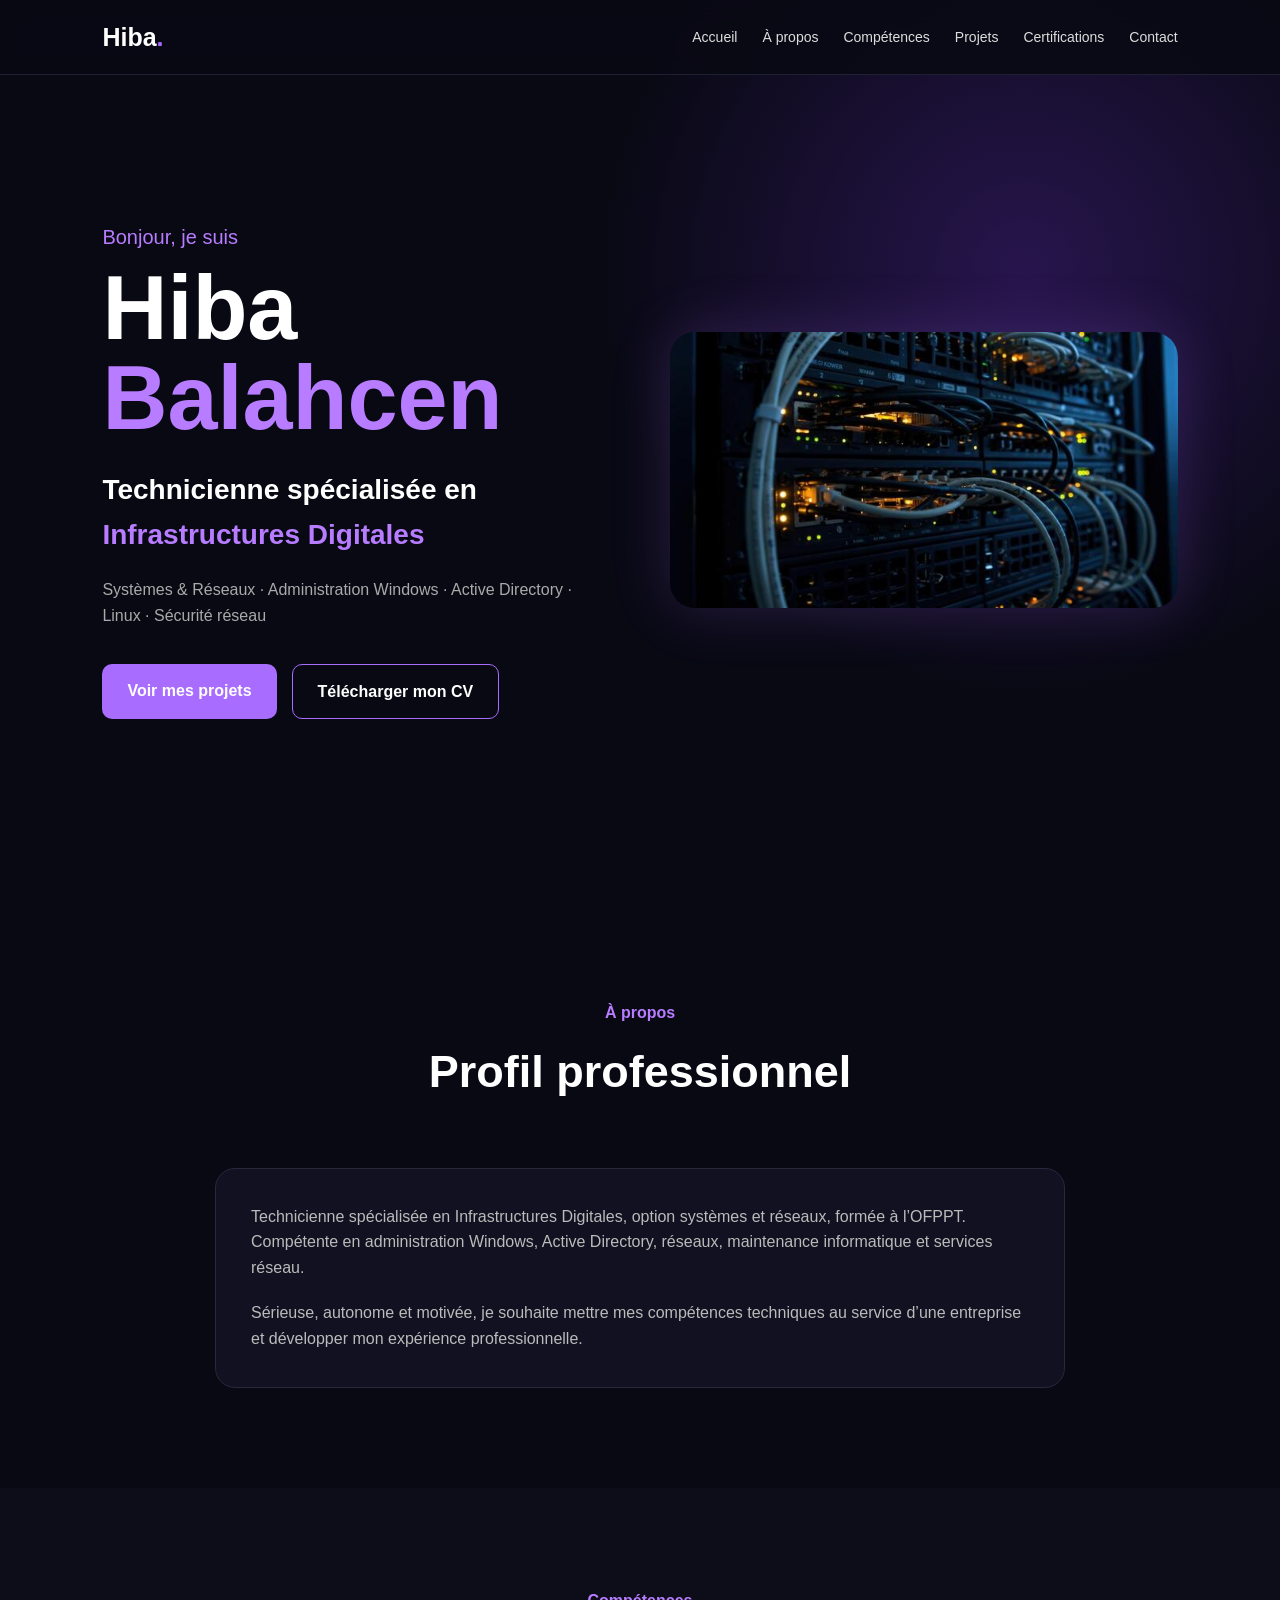
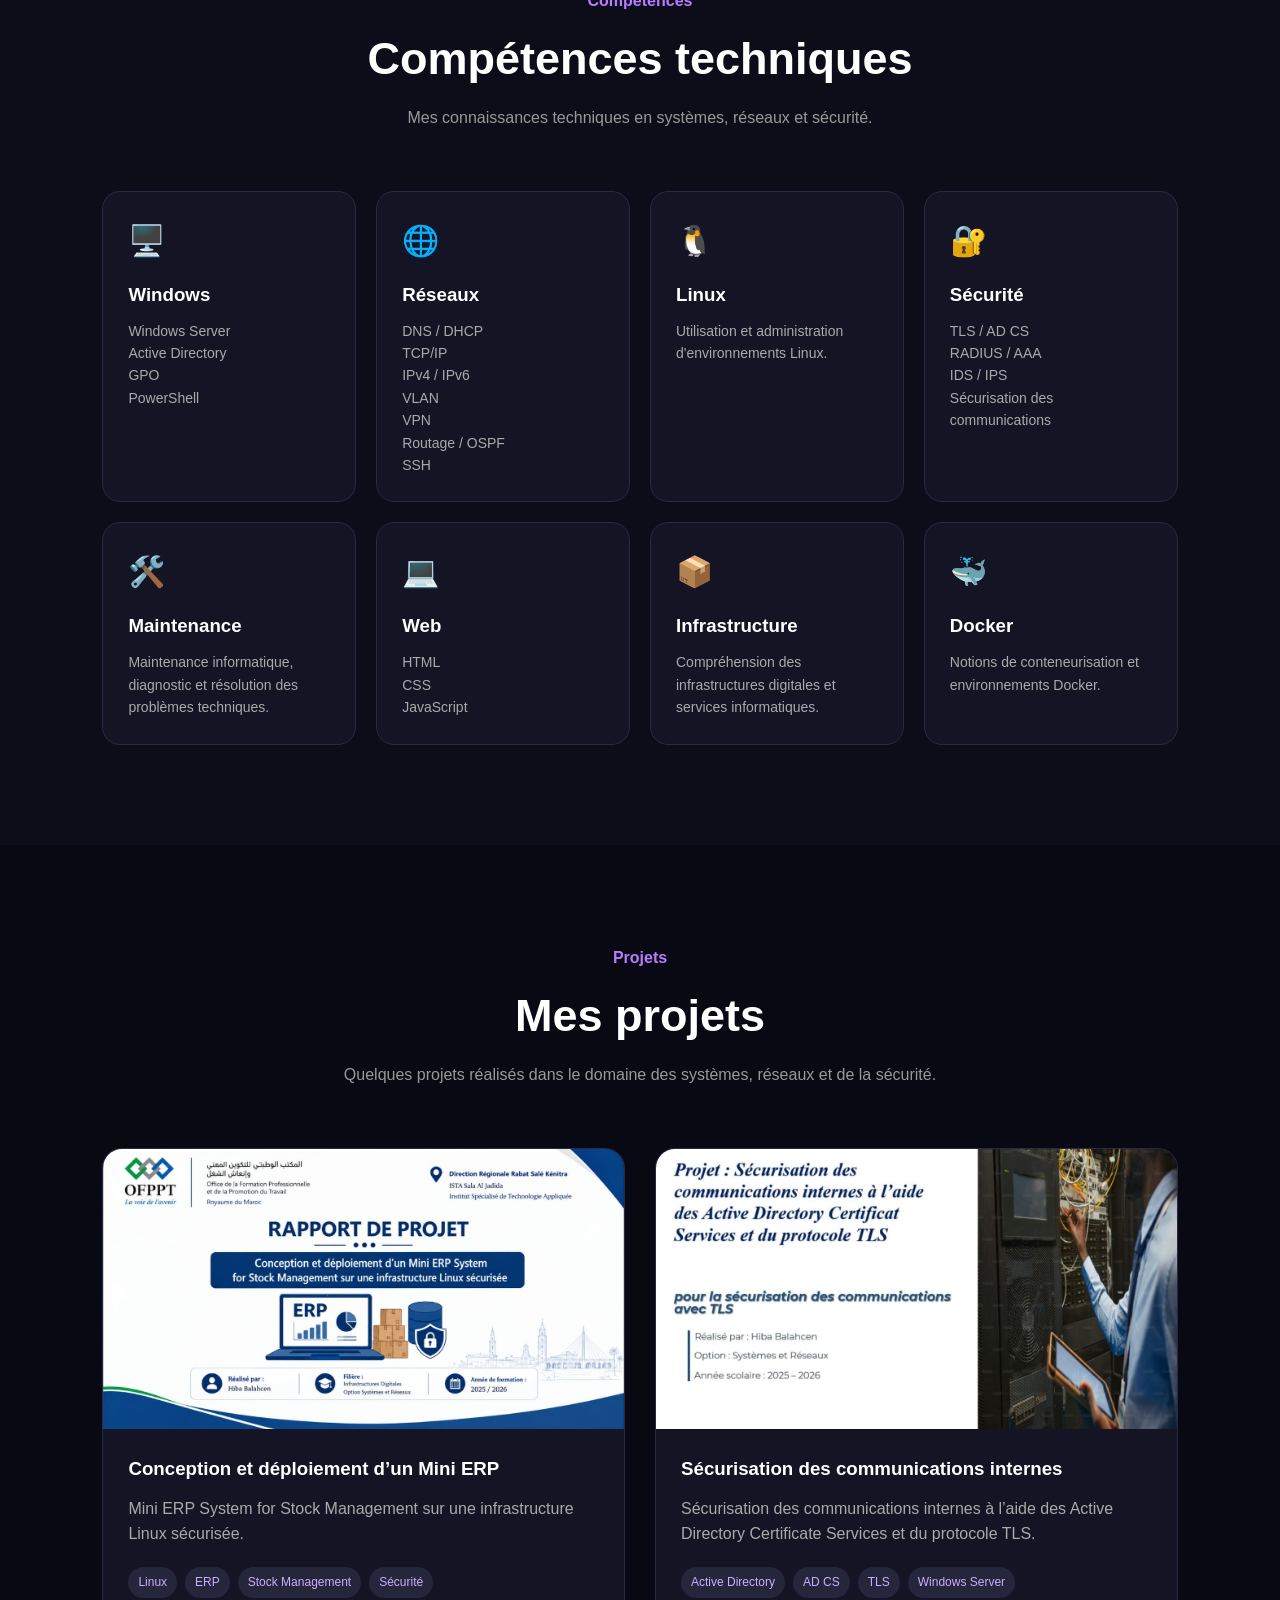
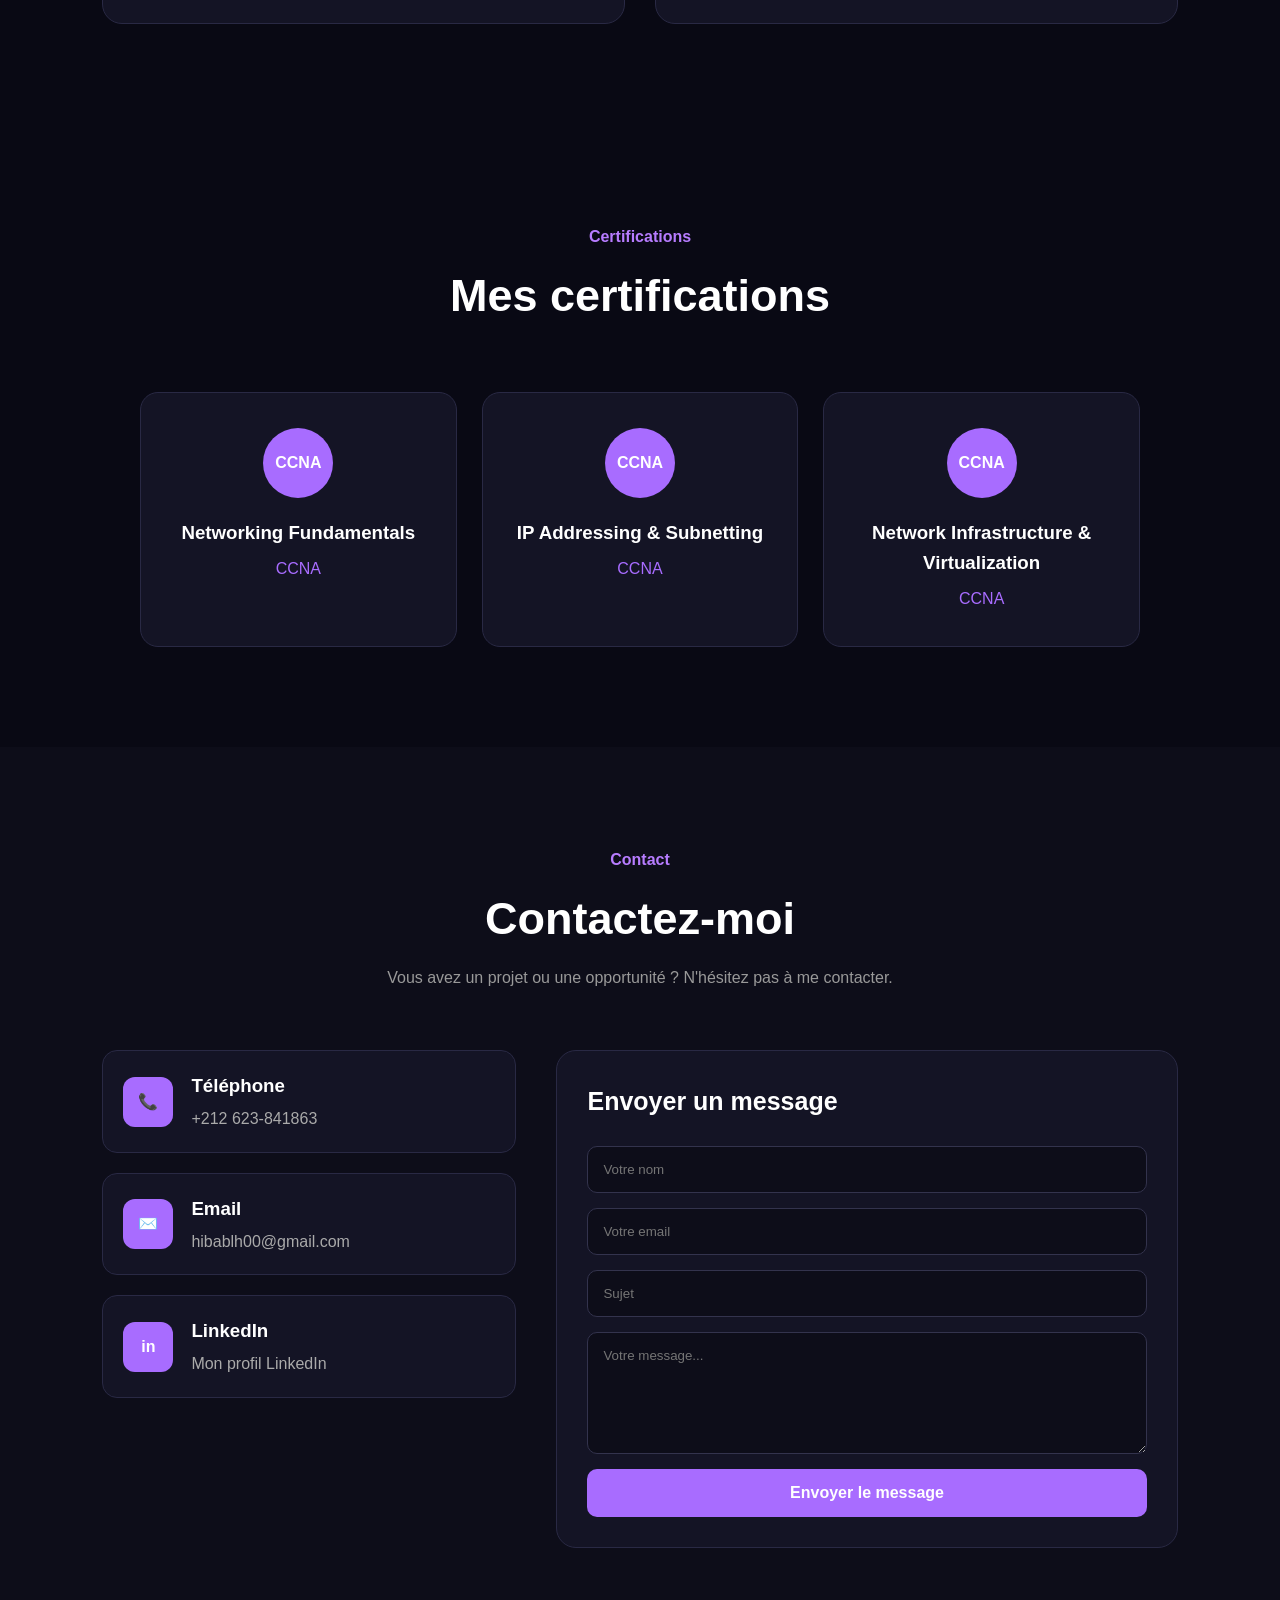
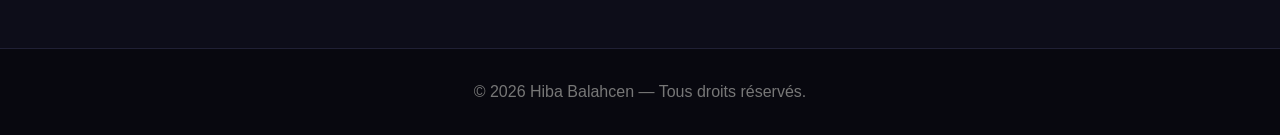
==== commit 81c0462b: "Fix HTML encoding issues in index.html" ====
--- a/index.html
+++ b/index.html
@@ -71,7 +71,7 @@
 
         <div class="hero-image">
 
-            <img src="images/hero.jpg"
+            <img src="hero.jpg"
                  alt="Infrastructure digitale">
 
         </div>
@@ -263,7 +263,7 @@
 
             <div class="project-card">
 
-                <img src="images/projet-erp.jpg"
+                <img src="projet-erp.jpg"
                      alt="Projet ERP">
 
                 <div class="project-content">
@@ -293,7 +293,7 @@
 
             <div class="project-card">
 
-                <img src="images/projet-tls.jpg"
+                <img src="projet-tls.jpg"
                      alt="Projet TLS">
 
                 <div class="project-content">
@@ -515,4 +515,4 @@
     <script src="script.js"></script>
 
 </body>
-</html>+</html>
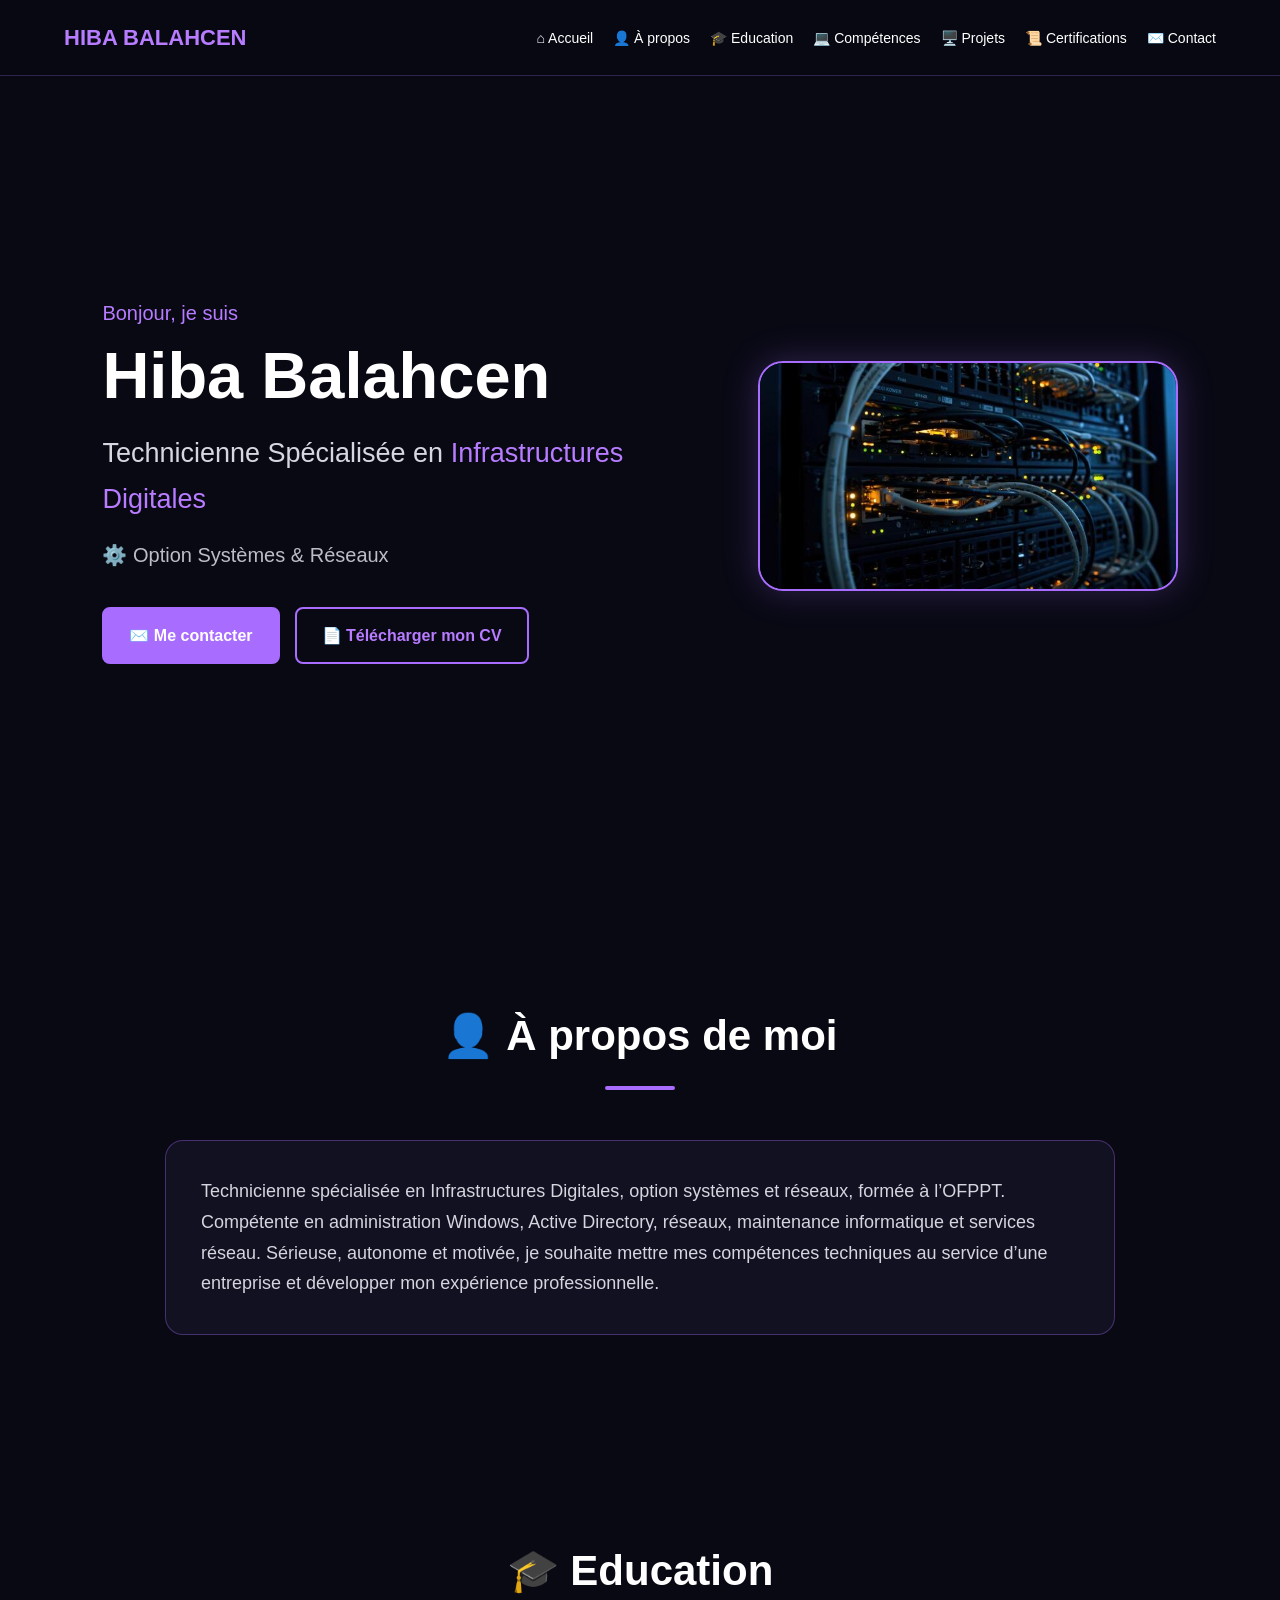
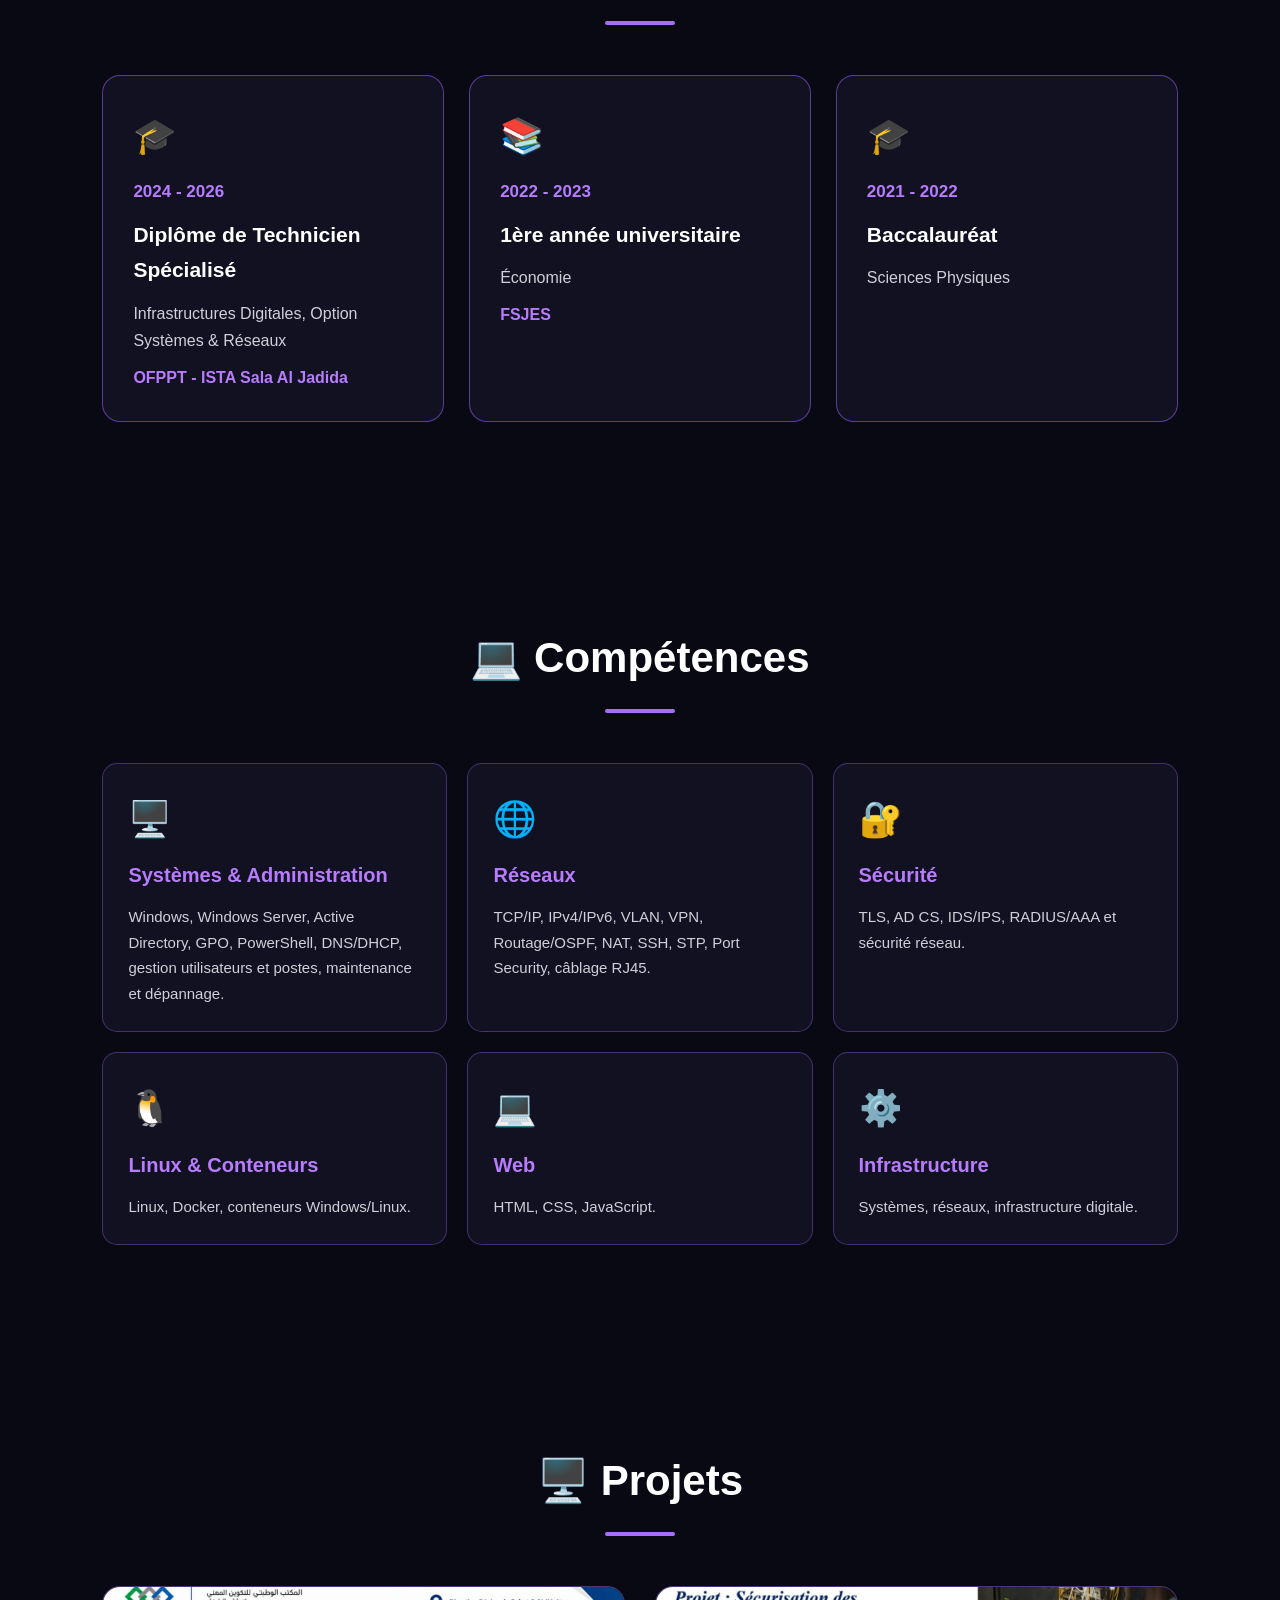
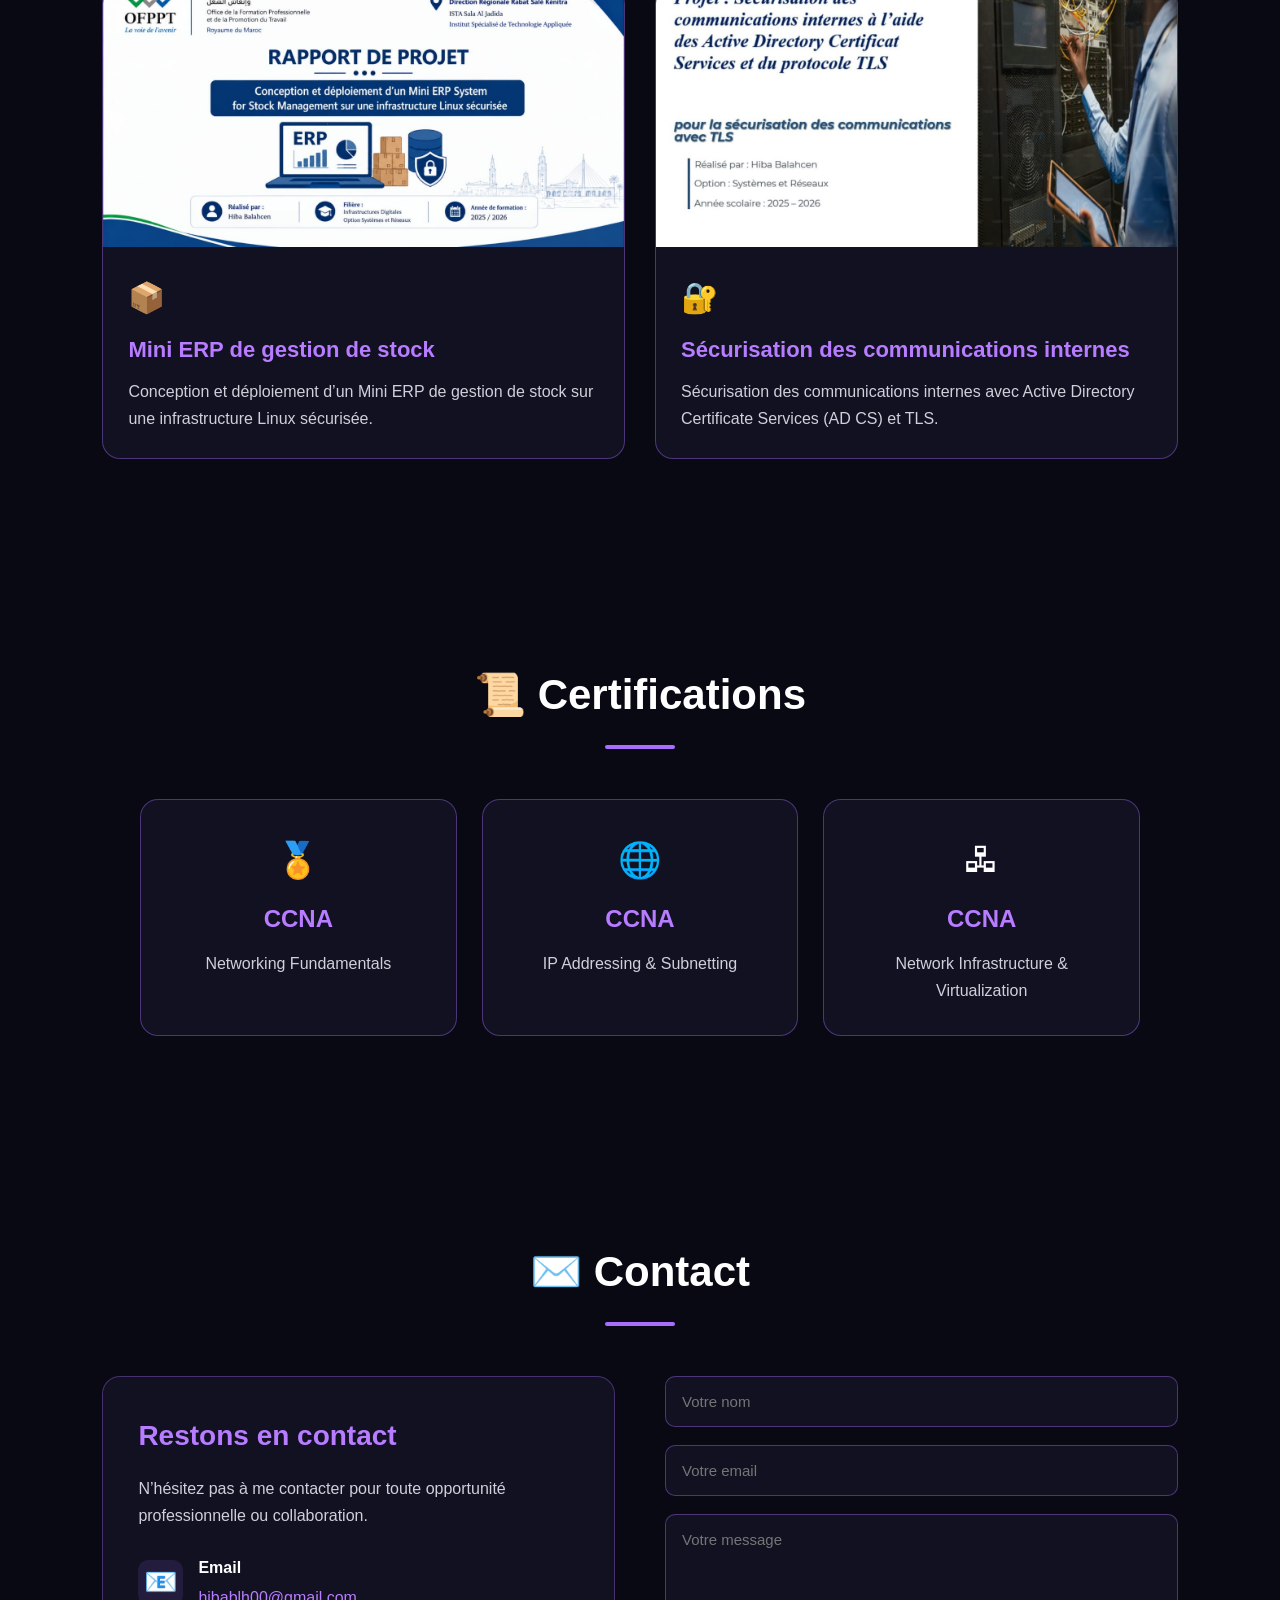
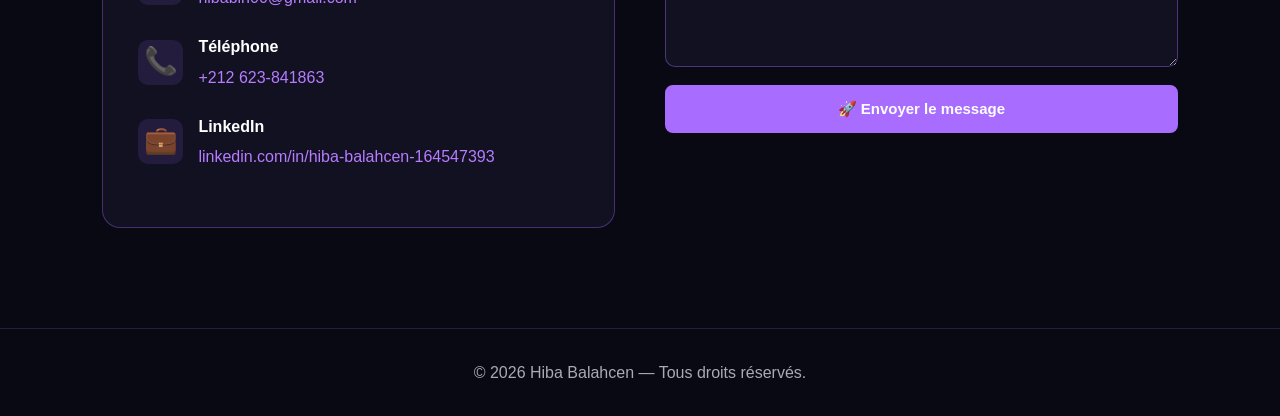
==== commit 79060865: "Add files via upload" ====
--- a/index.html
+++ b/index.html
@@ -1,65 +1,71 @@
 <!DOCTYPE html>
 <html lang="fr">
+
 <head>
     <meta charset="UTF-8">
     <meta name="viewport" content="width=device-width, initial-scale=1.0">
 
-    <title>Hiba Balahcen | Technicienne Réseaux</title>
+    <title>Hiba Balahcen | Infrastructures Digitales</title>
 
     <link rel="stylesheet" href="style.css">
 </head>
 
 <body>
 
-    <!-- ================= NAVBAR ================= -->
-
-    <header class="navbar">
-        <div class="logo">Hiba<span>.</span></div>
-
-        <nav>
-            <a href="#accueil">Accueil</a>
-            <a href="#apropos">À propos</a>
-            <a href="#competences">Compétences</a>
-            <a href="#projets">Projets</a>
-            <a href="#certifications">Certifications</a>
-            <a href="#contact">Contact</a>
+    <!-- NAVBAR -->
+    <header>
+        <nav class="navbar">
+
+            <div class="logo">
+                HIBA BALAHCEN
+            </div>
+
+            <ul class="nav-links">
+                <li><a href="#home">⌂ Accueil</a></li>
+                <li><a href="#about">👤 À propos</a></li>
+                <li><a href="#education">🎓 Education</a></li>
+                <li><a href="#skills">💻 Compétences</a></li>
+                <li><a href="#projects">🖥️ Projets</a></li>
+                <li><a href="#certifications">📜 Certifications</a></li>
+                <li><a href="#contact">✉️ Contact</a></li>
+            </ul>
+
         </nav>
     </header>
 
 
-    <!-- ================= ACCUEIL ================= -->
-
-    <section id="accueil" class="hero">
+    <!-- HERO -->
+    <section id="home" class="hero">
 
         <div class="hero-content">
 
-            <p class="hello">Bonjour, je suis</p>
+            <p class="small-title">
+                Bonjour, je suis
+            </p>
 
             <h1>
-                Hiba
-                <span>Balahcen</span>
+                Hiba Balahcen
             </h1>
 
             <h2>
-                Technicienne spécialisée en
+                Technicienne Spécialisée en
                 <span>Infrastructures Digitales</span>
             </h2>
 
             <p class="hero-description">
-                Systèmes & Réseaux · Administration Windows · Active Directory ·
-                Linux · Sécurité réseau
+                ⚙️ Option Systèmes & Réseaux
             </p>
 
             <div class="hero-buttons">
 
-                <a href="#projets" class="btn primary">
-                    Voir mes projets
+                <a href="#contact" class="btn">
+                    ✉️ Me contacter
                 </a>
 
                 <a href="CV-HIBA-BALAHCEN.pdf"
-                   target="_blank"
-                   class="btn secondary">
-                    Télécharger mon CV
+                   class="btn btn-outline"
+                   target="_blank">
+                    📄 Télécharger mon CV
                 </a>
 
             </div>
@@ -67,229 +73,283 @@
         </div>
 
 
-        <!-- IMAGE HERO -->
-
         <div class="hero-image">
-
-            <img src="hero.jpg"
-                 alt="Infrastructure digitale">
-
-        </div>
-
-    </section>
-
-
-    <!-- ================= A PROPOS ================= -->
-
-    <section id="apropos" class="section">
-
-        <div class="section-title">
-            <span>À propos</span>
-            <h2>Profil professionnel</h2>
-        </div>
-
-        <div class="about-content">
+            <img src="hero.jpg" alt="Hiba Balahcen">
+        </div>
+
+    </section>
+
+
+    <!-- ABOUT -->
+    <section id="about" class="section">
+
+        <h2 class="section-title">
+            👤 À propos de moi
+        </h2>
+
+        <div class="about-box">
 
             <p>
                 Technicienne spécialisée en Infrastructures Digitales,
                 option systèmes et réseaux, formée à l’OFPPT.
                 Compétente en administration Windows, Active Directory,
                 réseaux, maintenance informatique et services réseau.
+                Sérieuse, autonome et motivée, je souhaite mettre mes
+                compétences techniques au service d’une entreprise
+                et développer mon expérience professionnelle.
             </p>
 
-            <p>
-                Sérieuse, autonome et motivée, je souhaite mettre mes
-                compétences techniques au service d’une entreprise et
-                développer mon expérience professionnelle.
-            </p>
-
-        </div>
-
-    </section>
-
-
-    <!-- ================= COMPETENCES ================= -->
-
-    <section id="competences" class="section skills-section">
-
-        <div class="section-title">
-
-            <span>Compétences</span>
-
-            <h2>Compétences techniques</h2>
-
-            <p>
-                Mes connaissances techniques en systèmes, réseaux et sécurité.
-            </p>
-
-        </div>
-
+        </div>
+
+    </section>
+
+
+    <!-- EDUCATION -->
+    <section id="education" class="section">
+
+        <h2 class="section-title">
+            🎓 Education
+        </h2>
+
+        <div class="education-container">
+
+
+            <div class="education-card">
+
+                <div class="education-icon">
+                    🎓
+                </div>
+
+                <div class="education-year">
+                    2024 - 2026
+                </div>
+
+                <h3>
+                    Diplôme de Technicien Spécialisé
+                </h3>
+
+                <p>
+                    Infrastructures Digitales,
+                    Option Systèmes & Réseaux
+                </p>
+
+                <strong>
+                    OFPPT - ISTA Sala Al Jadida
+                </strong>
+
+            </div>
+
+
+            <div class="education-card">
+
+                <div class="education-icon">
+                    📚
+                </div>
+
+                <div class="education-year">
+                    2022 - 2023
+                </div>
+
+                <h3>
+                    1ère année universitaire
+                </h3>
+
+                <p>
+                    Économie
+                </p>
+
+                <strong>
+                    FSJES
+                </strong>
+
+            </div>
+
+
+            <div class="education-card">
+
+                <div class="education-icon">
+                    🎓
+                </div>
+
+                <div class="education-year">
+                    2021 - 2022
+                </div>
+
+                <h3>
+                    Baccalauréat
+                </h3>
+
+                <p>
+                    Sciences Physiques
+                </p>
+
+            </div>
+
+        </div>
+
+    </section>
+
+
+    <!-- SKILLS -->
+    <section id="skills" class="section">
+
+        <h2 class="section-title">
+            💻 Compétences
+        </h2>
 
         <div class="skills-grid">
 
+
             <div class="skill-card">
-                <div class="skill-icon">🖥️</div>
-
-                <h3>Windows</h3>
-
-                <p>
-                    Windows Server<br>
-                    Active Directory<br>
-                    GPO<br>
-                    PowerShell
-                </p>
+
+                <div class="skill-icon">
+                    🖥️
+                </div>
+
+                <h3>
+                    Systèmes & Administration
+                </h3>
+
+                <p>
+                    Windows, Windows Server, Active Directory,
+                    GPO, PowerShell, DNS/DHCP,
+                    gestion utilisateurs et postes,
+                    maintenance et dépannage.
+                </p>
+
             </div>
 
 
             <div class="skill-card">
-                <div class="skill-icon">🌐</div>
-
-                <h3>Réseaux</h3>
-
-                <p>
-                    DNS / DHCP<br>
-                    TCP/IP<br>
-                    IPv4 / IPv6<br>
-                    VLAN<br>
-                    VPN<br>
-                    Routage / OSPF<br>
-                    SSH
-                </p>
+
+                <div class="skill-icon">
+                    🌐
+                </div>
+
+                <h3>
+                    Réseaux
+                </h3>
+
+                <p>
+                    TCP/IP, IPv4/IPv6, VLAN, VPN,
+                    Routage/OSPF, NAT, SSH,
+                    STP, Port Security, câblage RJ45.
+                </p>
+
             </div>
 
 
             <div class="skill-card">
-                <div class="skill-icon">🐧</div>
-
-                <h3>Linux</h3>
-
-                <p>
-                    Utilisation et administration
-                    d'environnements Linux.
-                </p>
+
+                <div class="skill-icon">
+                    🔐
+                </div>
+
+                <h3>
+                    Sécurité
+                </h3>
+
+                <p>
+                    TLS, AD CS, IDS/IPS,
+                    RADIUS/AAA et sécurité réseau.
+                </p>
+
             </div>
 
 
             <div class="skill-card">
-                <div class="skill-icon">🔐</div>
-
-                <h3>Sécurité</h3>
-
-                <p>
-                    TLS / AD CS<br>
-                    RADIUS / AAA<br>
-                    IDS / IPS<br>
-                    Sécurisation des communications
-                </p>
+
+                <div class="skill-icon">
+                    🐧
+                </div>
+
+                <h3>
+                    Linux & Conteneurs
+                </h3>
+
+                <p>
+                    Linux, Docker,
+                    conteneurs Windows/Linux.
+                </p>
+
             </div>
 
 
             <div class="skill-card">
-                <div class="skill-icon">🛠️</div>
-
-                <h3>Maintenance</h3>
-
-                <p>
-                    Maintenance informatique,
-                    diagnostic et résolution
-                    des problèmes techniques.
-                </p>
+
+                <div class="skill-icon">
+                    💻
+                </div>
+
+                <h3>
+                    Web
+                </h3>
+
+                <p>
+                    HTML, CSS, JavaScript.
+                </p>
+
             </div>
 
 
             <div class="skill-card">
-                <div class="skill-icon">💻</div>
-
-                <h3>Web</h3>
-
-                <p>
-                    HTML<br>
-                    CSS<br>
-                    JavaScript
-                </p>
-            </div>
-
-
-            <div class="skill-card">
-                <div class="skill-icon">📦</div>
-
-                <h3>Infrastructure</h3>
-
-                <p>
-                    Compréhension des infrastructures
-                    digitales et services informatiques.
-                </p>
-            </div>
-
-
-            <div class="skill-card">
-                <div class="skill-icon">🐳</div>
-
-                <h3>Docker</h3>
-
-                <p>
-                    Notions de conteneurisation
-                    et environnements Docker.
-                </p>
-            </div>
-
-        </div>
-
-    </section>
-
-
-    <!-- ================= PROJETS ================= -->
-
-    <section id="projets" class="section">
-
-        <div class="section-title">
-
-            <span>Projets</span>
-
-            <h2>Mes projets</h2>
-
-            <p>
-                Quelques projets réalisés dans le domaine des systèmes,
-                réseaux et de la sécurité.
-            </p>
-
-        </div>
-
+
+                <div class="skill-icon">
+                    ⚙️
+                </div>
+
+                <h3>
+                    Infrastructure
+                </h3>
+
+                <p>
+                    Systèmes, réseaux,
+                    infrastructure digitale.
+                </p>
+
+            </div>
+
+
+        </div>
+
+    </section>
+
+
+    <!-- PROJECTS -->
+    <section id="projects" class="section">
+
+        <h2 class="section-title">
+            🖥️ Projets
+        </h2>
 
         <div class="projects-grid">
 
 
-            <!-- PROJET ERP -->
-
             <div class="project-card">
 
                 <img src="projet-erp.jpg"
-                     alt="Projet ERP">
+                     alt="Projet Mini ERP">
 
                 <div class="project-content">
 
+                    <div class="project-icon">
+                        📦
+                    </div>
+
                     <h3>
+                        Mini ERP de gestion de stock
+                    </h3>
+
+                    <p>
                         Conception et déploiement d’un Mini ERP
-                    </h3>
-
-                    <p>
-                        Mini ERP System for Stock Management
-                        sur une infrastructure Linux sécurisée.
+                        de gestion de stock sur une infrastructure
+                        Linux sécurisée.
                     </p>
 
-                    <div class="project-tags">
-                        <span>Linux</span>
-                        <span>ERP</span>
-                        <span>Stock Management</span>
-                        <span>Sécurité</span>
-                    </div>
-
-                </div>
-
-            </div>
-
-
-            <!-- PROJET TLS -->
+                </div>
+
+            </div>
+
 
             <div class="project-card">
 
@@ -297,6 +357,10 @@
                      alt="Projet TLS">
 
                 <div class="project-content">
+
+                    <div class="project-icon">
+                        🔐
+                    </div>
 
                     <h3>
                         Sécurisation des communications internes
@@ -304,105 +368,134 @@
 
                     <p>
                         Sécurisation des communications internes
-                        à l’aide des Active Directory Certificate
-                        Services et du protocole TLS.
+                        avec Active Directory Certificate Services
+                        (AD CS) et TLS.
                     </p>
 
-                    <div class="project-tags">
-                        <span>Active Directory</span>
-                        <span>AD CS</span>
-                        <span>TLS</span>
-                        <span>Windows Server</span>
+                </div>
+
+            </div>
+
+
+        </div>
+
+    </section>
+
+
+    <!-- CERTIFICATIONS -->
+    <section id="certifications" class="section">
+
+        <h2 class="section-title">
+            📜 Certifications
+        </h2>
+
+        <div class="certifications-grid">
+
+
+            <div class="certification-card">
+
+                <div class="certification-icon">
+                    🏅
+                </div>
+
+                <h3>
+                    CCNA
+                </h3>
+
+                <p>
+                    Networking Fundamentals
+                </p>
+
+            </div>
+
+
+            <div class="certification-card">
+
+                <div class="certification-icon">
+                    🌐
+                </div>
+
+                <h3>
+                    CCNA
+                </h3>
+
+                <p>
+                    IP Addressing & Subnetting
+                </p>
+
+            </div>
+
+
+            <div class="certification-card">
+
+                <div class="certification-icon">
+                    🖧
+                </div>
+
+                <h3>
+                    CCNA
+                </h3>
+
+                <p>
+                    Network Infrastructure & Virtualization
+                </p>
+
+            </div>
+
+
+        </div>
+
+    </section>
+
+
+    <!-- CONTACT -->
+    <section id="contact" class="section">
+
+        <h2 class="section-title">
+            ✉️ Contact
+        </h2>
+
+        <div class="contact-container">
+
+
+            <!-- CONTACT INFO -->
+            <div class="contact-info">
+
+                <h3>
+                    Restons en contact
+                </h3>
+
+                <p>
+                    N’hésitez pas à me contacter pour toute
+                    opportunité professionnelle ou collaboration.
+                </p>
+
+
+                <div class="contact-item">
+
+                    <span class="contact-icon">
+                        📧
+                    </span>
+
+                    <div>
+                        <strong>Email</strong>
+
+                        <a href="mailto:hibablh00@gmail.com">
+                            hibablh00@gmail.com
+                        </a>
                     </div>
 
                 </div>
 
-            </div>
-
-        </div>
-
-    </section>
-
-
-    <!-- ================= CERTIFICATIONS ================= -->
-
-    <section id="certifications" class="section">
-
-        <div class="section-title">
-
-            <span>Certifications</span>
-
-            <h2>Mes certifications</h2>
-
-        </div>
-
-
-        <div class="certifications-grid">
-
-            <div class="cert-card">
-                <div class="cert-icon">CCNA</div>
-
-                <h3>Networking Fundamentals</h3>
-
-                <p>CCNA</p>
-            </div>
-
-
-            <div class="cert-card">
-                <div class="cert-icon">CCNA</div>
-
-                <h3>IP Addressing & Subnetting</h3>
-
-                <p>CCNA</p>
-            </div>
-
-
-            <div class="cert-card">
-                <div class="cert-icon">CCNA</div>
-
-                <h3>Network Infrastructure & Virtualization</h3>
-
-                <p>CCNA</p>
-            </div>
-
-        </div>
-
-    </section>
-
-
-    <!-- ================= CONTACT ================= -->
-
-    <section id="contact" class="section contact-section">
-
-        <div class="section-title">
-
-            <span>Contact</span>
-
-            <h2>Contactez-moi</h2>
-
-            <p>
-                Vous avez un projet ou une opportunité ?
-                N'hésitez pas à me contacter.
-            </p>
-
-        </div>
-
-
-        <div class="contact-container">
-
-
-            <!-- INFOS -->
-
-            <div class="contact-info">
 
                 <div class="contact-item">
 
-                    <div class="contact-icon">
+                    <span class="contact-icon">
                         📞
-                    </div>
+                    </span>
 
                     <div>
-                        <h3>Téléphone</h3>
+                        <strong>Téléphone</strong>
 
                         <a href="tel:+212623841863">
                             +212 623-841863
@@ -414,95 +507,67 @@
 
                 <div class="contact-item">
 
-                    <div class="contact-icon">
-                        ✉️
-                    </div>
+                    <span class="contact-icon">
+                        💼
+                    </span>
 
                     <div>
-                        <h3>Email</h3>
-
-                        <a href="mailto:hibablh00@gmail.com">
-                            hibablh00@gmail.com
+                        <strong>LinkedIn</strong>
+
+                        <a href="https://linkedin.com/in/hiba-balahcen-164547393"
+                           target="_blank">
+                            linkedin.com/in/hiba-balahcen-164547393
                         </a>
                     </div>
 
                 </div>
 
-
-                <div class="contact-item">
-
-                    <div class="contact-icon">
-                        in
-                    </div>
-
-                    <div>
-                        <h3>LinkedIn</h3>
-
-                        <a href="https://linkedin.com/in/hiba-balahcen-164547393"
-                           target="_blank">
-                            Mon profil LinkedIn
-                        </a>
-                    </div>
-
-                </div>
-
             </div>
 
 
             <!-- FORMULAIRE -->
-
-            <div class="contact-form">
-
-                <h3>Envoyer un message</h3>
-
-                <form
-                    action="https://formspree.io/f/maenlpje"
-                    method="POST"
+            <form
+                action="https://formspree.io/f/maenlpje"
+                method="POST"
+                class="contact-form"
+            >
+
+                <input
+                    type="text"
+                    name="name"
+                    placeholder="Votre nom"
+                    required
                 >
 
-                    <input
-                        type="text"
-                        name="name"
-                        placeholder="Votre nom"
-                        required
-                    >
-
-                    <input
-                        type="email"
-                        name="email"
-                        placeholder="Votre email"
-                        required
-                    >
-
-                    <input
-                        type="text"
-                        name="subject"
-                        placeholder="Sujet"
-                        required
-                    >
-
-                    <textarea
-                        name="message"
-                        rows="6"
-                        placeholder="Votre message..."
-                        required
-                    ></textarea>
-
-                    <button type="submit">
-                        Envoyer le message
-                    </button>
-
-                </form>
-
-            </div>
-
-        </div>
-
-    </section>
-
-
-    <!-- ================= FOOTER ================= -->
-
+
+                <input
+                    type="email"
+                    name="email"
+                    placeholder="Votre email"
+                    required
+                >
+
+
+                <textarea
+                    name="message"
+                    rows="7"
+                    placeholder="Votre message"
+                    required
+                ></textarea>
+
+
+                <button type="submit" class="btn">
+                    🚀 Envoyer le message
+                </button>
+
+            </form>
+
+        </div>
+
+    </section>
+
+
+    <!-- FOOTER -->
     <footer>
 
         <p>
@@ -515,4 +580,5 @@
     <script src="script.js"></script>
 
 </body>
-</html>
+
+</html>
--- a/style.css
+++ b/style.css
@@ -1,116 +1,138 @@
+/* ============================= */
+/* GENERAL */
+/* ============================= */
+
 * {
     margin: 0;
     padding: 0;
     box-sizing: border-box;
-}
-
-html {
     scroll-behavior: smooth;
 }
 
 body {
-    font-family: Arial, sans-serif;
+    font-family: Arial, Helvetica, sans-serif;
     background: #090914;
-    color: white;
-    line-height: 1.6;
-}
-
-
-/* ================= NAVBAR ================= */
-
-.navbar {
+    color: #ffffff;
+    line-height: 1.7;
+}
+
+a {
+    text-decoration: none;
+    color: inherit;
+}
+
+.section {
+    padding: 100px 8%;
+}
+
+.section-title {
+    text-align: center;
+    font-size: 42px;
+    margin-bottom: 50px;
+    color: #ffffff;
+}
+
+.section-title::after {
+    content: "";
+    display: block;
+    width: 70px;
+    height: 4px;
+    background: #a86cff;
+    margin: 15px auto 0;
+    border-radius: 10px;
+}
+
+
+/* ============================= */
+/* NAVBAR */
+/* ============================= */
+
+header {
     position: fixed;
     top: 0;
     left: 0;
     width: 100%;
-    height: 75px;
+    z-index: 1000;
+
+    background: rgba(9, 9, 20, 0.96);
+
+    border-bottom: 1px solid rgba(168, 108, 255, 0.25);
+}
+
+.navbar {
+    width: 90%;
+    max-width: 1250px;
+    min-height: 75px;
+
+    margin: auto;
 
     display: flex;
+    align-items: center;
     justify-content: space-between;
-    align-items: center;
-
-    padding: 0 8%;
-
-    background: rgba(9, 9, 20, 0.9);
-    backdrop-filter: blur(12px);
-
-    z-index: 1000;
-
-    border-bottom: 1px solid #202035;
 }
 
 .logo {
-    font-size: 25px;
+    font-size: 22px;
     font-weight: bold;
-}
-
-.logo span {
-    color: #a86cff;
-}
-
-.navbar nav {
+    color: #b77cff;
+}
+
+.nav-links {
     display: flex;
-    gap: 25px;
-}
-
-.navbar nav a {
-    color: #ddd;
-    text-decoration: none;
+    list-style: none;
+    gap: 20px;
+}
+
+.nav-links a {
+    color: #ffffff;
     font-size: 14px;
     transition: 0.3s;
 }
 
-.navbar nav a:hover {
-    color: #b77cff;
-}
-
-
-/* ================= HERO ================= */
+.nav-links a:hover {
+    color: #b77cff;
+}
+
+
+/* ============================= */
+/* HERO */
+/* ============================= */
 
 .hero {
     min-height: 100vh;
 
-    display: grid;
-    grid-template-columns: 1fr 1fr;
-
+    padding: 140px 8% 80px;
+
+    display: flex;
     align-items: center;
+    justify-content: space-between;
 
     gap: 60px;
 
-    padding: 120px 8% 80px;
-
-    background:
-        radial-gradient(
-            circle at 80% 30%,
-            #27154d,
-            transparent 35%
-        );
+    max-width: 1300px;
+    margin: auto;
 }
 
 .hero-content {
-    max-width: 650px;
-}
-
-.hello {
+    flex: 1;
+}
+
+.small-title {
     color: #b77cff;
     font-size: 20px;
     margin-bottom: 10px;
 }
 
 .hero h1 {
-    font-size: clamp(55px, 8vw, 90px);
-    line-height: 1;
-    margin-bottom: 25px;
-}
-
-.hero h1 span {
-    display: block;
-    color: #b77cff;
+    font-size: 65px;
+    line-height: 1.1;
+    margin-bottom: 20px;
 }
 
 .hero h2 {
-    font-size: 28px;
-    margin-bottom: 20px;
+    font-size: 27px;
+    font-weight: normal;
+    color: #d7d7df;
 }
 
 .hero h2 span {
@@ -118,12 +140,14 @@
 }
 
 .hero-description {
-    color: #aaa;
-    max-width: 600px;
-    margin-bottom: 35px;
+    margin-top: 15px;
+    color: #bdbdc8;
+    font-size: 20px;
 }
 
 .hero-buttons {
+    margin-top: 35px;
+
     display: flex;
     gap: 15px;
     flex-wrap: wrap;
@@ -132,167 +156,212 @@
 .btn {
     display: inline-block;
 
-    padding: 14px 25px;
-
-    border-radius: 10px;
-
-    text-decoration: none;
+    padding: 13px 25px;
+
+    border-radius: 8px;
+
+    background: #a86cff;
+    color: #ffffff;
 
     font-weight: bold;
 
+    border: 2px solid #a86cff;
+
     transition: 0.3s;
-}
-
-.btn.primary {
-    background: #a86cff;
-    color: white;
-}
-
-.btn.secondary {
-    border: 1px solid #a86cff;
-    color: white;
 }
 
 .btn:hover {
     transform: translateY(-3px);
-}
-
-
-/* HERO IMAGE */
+    background: #b77cff;
+}
+
+.btn-outline {
+    background: transparent;
+    color: #b77cff;
+}
+
+.btn-outline:hover {
+    background: #a86cff;
+    color: #ffffff;
+}
 
 .hero-image {
-    display: flex;
-    justify-content: center;
+    flex: 0 0 420px;
 }
 
 .hero-image img {
     width: 100%;
-    max-width: 600px;
+    max-width: 420px;
 
     border-radius: 25px;
 
-    object-fit: cover;
+    border: 2px solid #a86cff;
 
     box-shadow:
-        0 0 60px rgba(168, 108, 255, 0.2);
-}
-
-
-/* ================= SECTIONS ================= */
-
-.section {
-    padding: 100px 8%;
-}
-
-.section-title {
-    text-align: center;
-    margin-bottom: 60px;
-}
-
-.section-title span {
-    color: #b77cff;
+        0 0 35px rgba(168, 108, 255, 0.25);
+}
+
+
+/* ============================= */
+/* ABOUT */
+/* ============================= */
+
+.about-box {
+    max-width: 950px;
+    margin: auto;
+
+    background: #111122;
+
+    padding: 35px;
+
+    border-radius: 18px;
+
+    border: 1px solid rgba(168, 108, 255, 0.35);
+
+    color: #d5d5df;
+
+    font-size: 18px;
+}
+
+
+/* ============================= */
+/* EDUCATION */
+/* ============================= */
+
+.education-container {
+    max-width: 1100px;
+    margin: auto;
+
+    display: grid;
+    grid-template-columns: repeat(3, 1fr);
+
+    gap: 25px;
+}
+
+.education-card {
+    background: #111122;
+
+    padding: 30px;
+
+    border-radius: 18px;
+
+    border: 1px solid rgba(168, 108, 255, 0.5);
+
+    transition: 0.3s;
+
+    position: relative;
+}
+
+.education-card:hover {
+    transform: translateY(-7px);
+
+    border-color: #b77cff;
+
+    box-shadow:
+        0 10px 30px rgba(168, 108, 255, 0.18);
+}
+
+.education-icon {
+    font-size: 35px;
+    margin-bottom: 12px;
+}
+
+.education-year {
+    color: #b77cff;
+
     font-weight: bold;
-}
-
-.section-title h2 {
-    font-size: 45px;
-    margin: 10px 0;
-}
-
-.section-title p {
-    color: #999;
-}
-
-
-/* ================= ABOUT ================= */
-
-.about-content {
-    max-width: 850px;
-    margin: auto;
-
-    background: #111121;
-
-    padding: 35px;
-
-    border-radius: 20px;
-
-    border: 1px solid #28283d;
-}
-
-.about-content p {
-    color: #bbb;
-    margin-bottom: 20px;
-}
-
-.about-content p:last-child {
-    margin-bottom: 0;
-}
-
-
-/* ================= SKILLS ================= */
-
-.skills-section {
-    background: #0d0d19;
-}
+
+    font-size: 17px;
+
+    margin-bottom: 10px;
+}
+
+.education-card h3 {
+    font-size: 21px;
+
+    margin-bottom: 12px;
+
+    color: #ffffff;
+}
+
+.education-card p {
+    color: #d0d0da;
+
+    margin-bottom: 10px;
+}
+
+.education-card strong {
+    color: #b77cff;
+}
+
+
+/* ============================= */
+/* SKILLS */
+/* ============================= */
 
 .skills-grid {
     max-width: 1100px;
-
     margin: auto;
 
     display: grid;
 
-    grid-template-columns:
-        repeat(4, 1fr);
+    grid-template-columns: repeat(3, 1fr);
 
     gap: 20px;
 }
 
 .skill-card {
+    background: #111122;
+
     padding: 25px;
 
-    background: #141425;
-
-    border: 1px solid #292944;
-
-    border-radius: 18px;
+    border-radius: 15px;
+
+    border: 1px solid rgba(168, 108, 255, 0.35);
 
     transition: 0.3s;
 }
 
 .skill-card:hover {
-    transform: translateY(-7px);
-
-    border-color: #a86cff;
+    transform: translateY(-5px);
+
+    border-color: #b77cff;
+
+    box-shadow:
+        0 8px 25px rgba(168, 108, 255, 0.15);
 }
 
 .skill-icon {
-    font-size: 30px;
-
-    margin-bottom: 15px;
+    font-size: 35px;
+    margin-bottom: 10px;
 }
 
 .skill-card h3 {
-    margin-bottom: 10px;
+    color: #b77cff;
+
+    margin-bottom: 12px;
+
+    font-size: 20px;
 }
 
 .skill-card p {
-    color: #aaa;
-    font-size: 14px;
-}
-
-
-/* ================= PROJECTS ================= */
+    color: #d0d0da;
+
+    font-size: 15px;
+}
+
+
+/* ============================= */
+/* PROJECTS */
+/* ============================= */
 
 .projects-grid {
     max-width: 1100px;
-
     margin: auto;
 
     display: grid;
 
-    grid-template-columns:
-        repeat(2, 1fr);
+    grid-template-columns: repeat(2, 1fr);
 
     gap: 30px;
 }
@@ -300,11 +369,11 @@
 .project-card {
     overflow: hidden;
 
-    background: #141425;
-
-    border-radius: 20px;
-
-    border: 1px solid #292944;
+    background: #111122;
+
+    border-radius: 18px;
+
+    border: 1px solid rgba(168, 108, 255, 0.4);
 
     transition: 0.3s;
 }
@@ -312,13 +381,13 @@
 .project-card:hover {
     transform: translateY(-7px);
 
-    border-color: #a86cff;
+    border-color: #b77cff;
 }
 
 .project-card img {
     width: 100%;
 
-    height: 280px;
+    height: 260px;
 
     object-fit: cover;
 
@@ -329,222 +398,190 @@
     padding: 25px;
 }
 
+.project-icon {
+    font-size: 30px;
+    margin-bottom: 8px;
+}
+
 .project-content h3 {
-    margin-bottom: 12px;
+    color: #b77cff;
+
+    margin-bottom: 10px;
+
+    font-size: 22px;
 }
 
 .project-content p {
-    color: #aaa;
-
-    margin-bottom: 20px;
-}
-
-.project-tags {
-    display: flex;
-
-    gap: 8px;
-
-    flex-wrap: wrap;
-}
-
-.project-tags span {
-    background: #25253c;
-
-    color: #cbaeff;
-
-    padding: 6px 10px;
-
-    border-radius: 20px;
-
-    font-size: 12px;
-}
-
-
-/* ================= CERTIFICATIONS ================= */
+    color: #d0d0da;
+}
+
+
+/* ============================= */
+/* CERTIFICATIONS */
+/* ============================= */
 
 .certifications-grid {
     max-width: 1000px;
-
     margin: auto;
 
     display: grid;
 
-    grid-template-columns:
-        repeat(3, 1fr);
+    grid-template-columns: repeat(3, 1fr);
 
     gap: 25px;
 }
 
-.cert-card {
+.certification-card {
+    background: #111122;
+
+    padding: 30px;
+
     text-align: center;
 
-    padding: 35px 20px;
-
-    background: #141425;
-
-    border: 1px solid #292944;
-
     border-radius: 18px;
-}
-
-.cert-icon {
-    display: inline-flex;
-
+
+    border: 1px solid rgba(168, 108, 255, 0.4);
+
+    transition: 0.3s;
+}
+
+.certification-card:hover {
+    transform: translateY(-5px);
+
+    border-color: #b77cff;
+}
+
+.certification-icon {
+    font-size: 35px;
+    margin-bottom: 10px;
+}
+
+.certification-card h3 {
+    color: #b77cff;
+
+    font-size: 24px;
+
+    margin-bottom: 10px;
+}
+
+.certification-card p {
+    color: #d0d0da;
+}
+
+
+/* ============================= */
+/* CONTACT */
+/* ============================= */
+
+.contact-container {
+    max-width: 1100px;
+    margin: auto;
+
+    display: grid;
+
+    grid-template-columns: 1fr 1fr;
+
+    gap: 50px;
+}
+
+.contact-info {
+    background: #111122;
+
+    padding: 35px;
+
+    border-radius: 18px;
+
+    border: 1px solid rgba(168, 108, 255, 0.35);
+}
+
+.contact-info h3 {
+    font-size: 28px;
+
+    color: #b77cff;
+
+    margin-bottom: 15px;
+}
+
+.contact-info > p {
+    color: #d0d0da;
+
+    margin-bottom: 25px;
+}
+
+.contact-item {
+    display: flex;
+
+    align-items: center;
+
+    gap: 15px;
+
+    margin-bottom: 22px;
+}
+
+.contact-icon {
+    font-size: 27px;
+
+    width: 45px;
+    height: 45px;
+
+    display: flex;
     align-items: center;
     justify-content: center;
 
-    width: 70px;
-    height: 70px;
-
-    border-radius: 50%;
-
-    background: #a86cff;
-
-    font-weight: bold;
-
-    margin-bottom: 20px;
-}
-
-.cert-card h3 {
-    margin-bottom: 8px;
-}
-
-.cert-card p {
-    color: #a86cff;
-}
-
-
-/* ================= CONTACT ================= */
-
-.contact-section {
-    background: #0d0d19;
-}
-
-.contact-container {
-    max-width: 1100px;
-
-    margin: auto;
-
-    display: grid;
-
-    grid-template-columns:
-        0.8fr 1.2fr;
-
-    gap: 40px;
-
-    align-items: start;
-}
-
-
-/* CONTACT INFO */
-
-.contact-info {
+    background: rgba(168, 108, 255, 0.12);
+
+    border-radius: 10px;
+}
+
+.contact-item strong {
+    display: block;
+
+    color: #ffffff;
+
+    margin-bottom: 3px;
+}
+
+.contact-item a {
+    color: #b77cff;
+
+    word-break: break-word;
+}
+
+.contact-form {
     display: flex;
 
     flex-direction: column;
 
-    gap: 20px;
-}
-
-.contact-item {
-    display: flex;
-
-    align-items: center;
-
     gap: 18px;
-
-    padding: 20px;
-
-    background: #141425;
-
-    border: 1px solid #292944;
-
-    border-radius: 15px;
-}
-
-.contact-icon {
-    width: 50px;
-    height: 50px;
-
-    flex-shrink: 0;
-
-    display: flex;
-
-    align-items: center;
-    justify-content: center;
-
-    background: #a86cff;
-
-    border-radius: 12px;
-
-    font-weight: bold;
-}
-
-.contact-item h3 {
-    margin-bottom: 5px;
-}
-
-.contact-item a {
-    color: #aaa;
-
-    text-decoration: none;
-
-    word-break: break-word;
-}
-
-.contact-item a:hover {
-    color: #b77cff;
-}
-
-
-/* FORM */
-
-.contact-form {
-    padding: 30px;
-
-    background: #141425;
-
-    border: 1px solid #292944;
-
-    border-radius: 20px;
-}
-
-.contact-form h3 {
-    font-size: 25px;
-
-    margin-bottom: 25px;
-}
-
-.contact-form form {
-    display: flex;
-
-    flex-direction: column;
-
-    gap: 15px;
 }
 
 .contact-form input,
 .contact-form textarea {
     width: 100%;
 
-    padding: 15px;
+    padding: 16px;
 
     border-radius: 10px;
 
-    border: 1px solid #33334d;
-
-    background: #0d0d19;
-
-    color: white;
+    border: 1px solid rgba(168, 108, 255, 0.4);
+
+    background: #111122;
+
+    color: #ffffff;
+
+    outline: none;
 
     font-family: inherit;
 
-    outline: none;
+    font-size: 15px;
 }
 
 .contact-form input:focus,
 .contact-form textarea:focus {
-    border-color: #a86cff;
+    border-color: #b77cff;
+
+    box-shadow:
+        0 0 10px rgba(168, 108, 255, 0.15);
 }
 
 .contact-form textarea {
@@ -552,77 +589,86 @@
 }
 
 .contact-form button {
-    padding: 15px;
-
-    border: none;
-
-    border-radius: 10px;
-
-    background: #a86cff;
-
-    color: white;
-
-    font-size: 16px;
-
-    font-weight: bold;
-
     cursor: pointer;
 
-    transition: 0.3s;
-}
-
-.contact-form button:hover {
-    background: #8e55e8;
-
-    transform: translateY(-2px);
-}
-
-
-/* ================= FOOTER ================= */
+    font-family: inherit;
+
+    font-size: 15px;
+}
+
+
+/* ============================= */
+/* FOOTER */
+/* ============================= */
 
 footer {
     text-align: center;
 
     padding: 30px;
 
-    background: #08080f;
-
-    color: #777;
-
-    border-top: 1px solid #202035;
-}
-
-
-/* ================= RESPONSIVE ================= */
+    border-top: 1px solid rgba(168, 108, 255, 0.2);
+
+    color: #aaaab5;
+}
+
+
+/* ============================= */
+/* RESPONSIVE */
+/* ============================= */
 
 @media (max-width: 1000px) {
 
+    .nav-links {
+        gap: 10px;
+    }
+
+    .nav-links a {
+        font-size: 12px;
+    }
+
+    .education-container {
+        grid-template-columns: 1fr;
+    }
+
     .skills-grid {
-        grid-template-columns:
-            repeat(2, 1fr);
-    }
-
-    .navbar nav {
+        grid-template-columns: repeat(2, 1fr);
+    }
+
+}
+
+
+@media (max-width: 800px) {
+
+    .navbar {
+        flex-direction: column;
+
+        padding: 15px 0;
+
         gap: 12px;
     }
 
-}
-
-
-@media (max-width: 800px) {
-
-    .navbar {
-        padding: 0 5%;
-    }
-
-    .navbar nav {
-        display: none;
+    .nav-links {
+        flex-wrap: wrap;
+
+        justify-content: center;
+
+        gap: 8px 14px;
     }
 
     .hero {
-        grid-template-columns: 1fr;
+        flex-direction: column;
 
         text-align: center;
+
+        padding-top: 180px;
+    }
+
+    .hero h1 {
+        font-size: 48px;
+    }
+
+    .hero h2 {
+        font-size: 22px;
     }
 
     .hero-buttons {
@@ -630,7 +676,9 @@
     }
 
     .hero-image {
-        order: -1;
+        flex: none;
+
+        width: 80%;
     }
 
     .projects-grid {
@@ -654,25 +702,20 @@
         padding: 80px 5%;
     }
 
-    .hero {
-        padding-left: 5%;
-        padding-right: 5%;
+    .section-title {
+        font-size: 34px;
     }
 
     .hero h1 {
-        font-size: 55px;
-    }
-
-    .hero h2 {
-        font-size: 22px;
+        font-size: 40px;
     }
 
     .skills-grid {
         grid-template-columns: 1fr;
     }
 
-    .section-title h2 {
-        font-size: 35px;
+    .hero-image {
+        width: 95%;
     }
 
 }
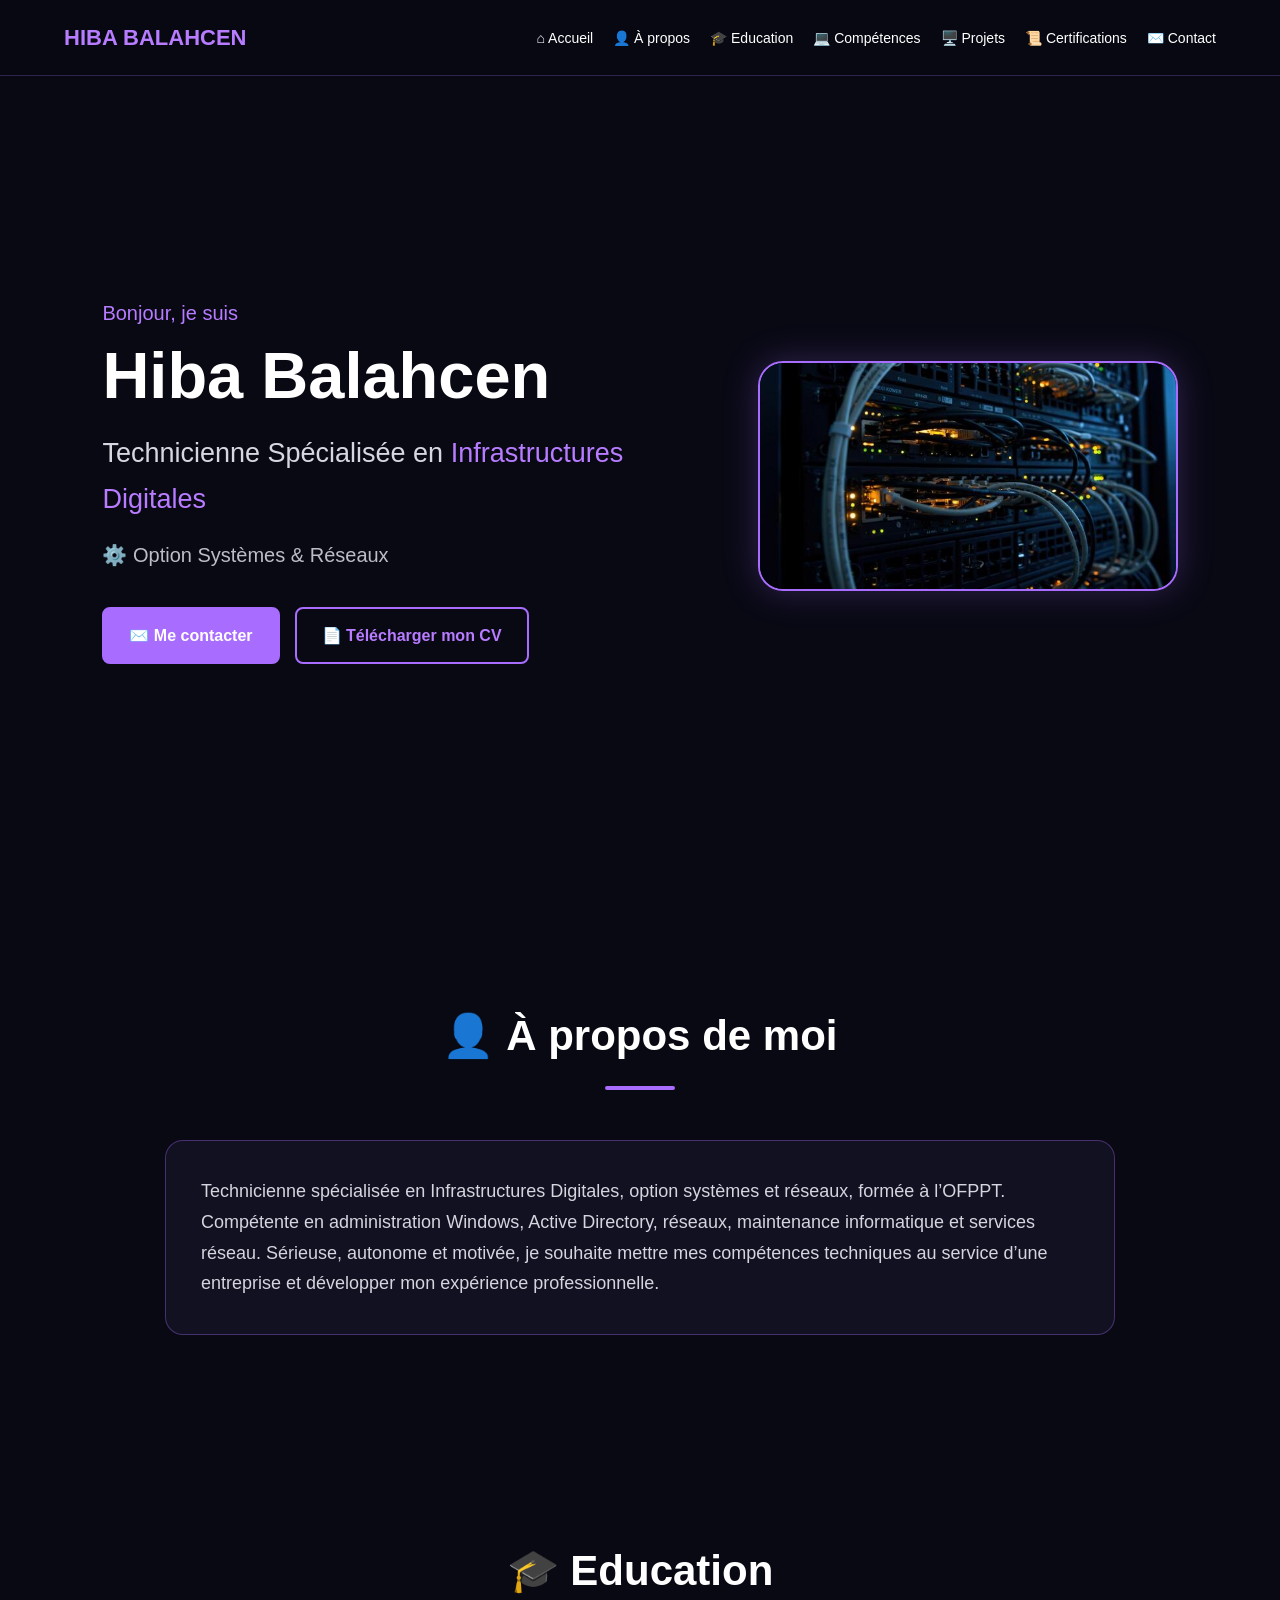
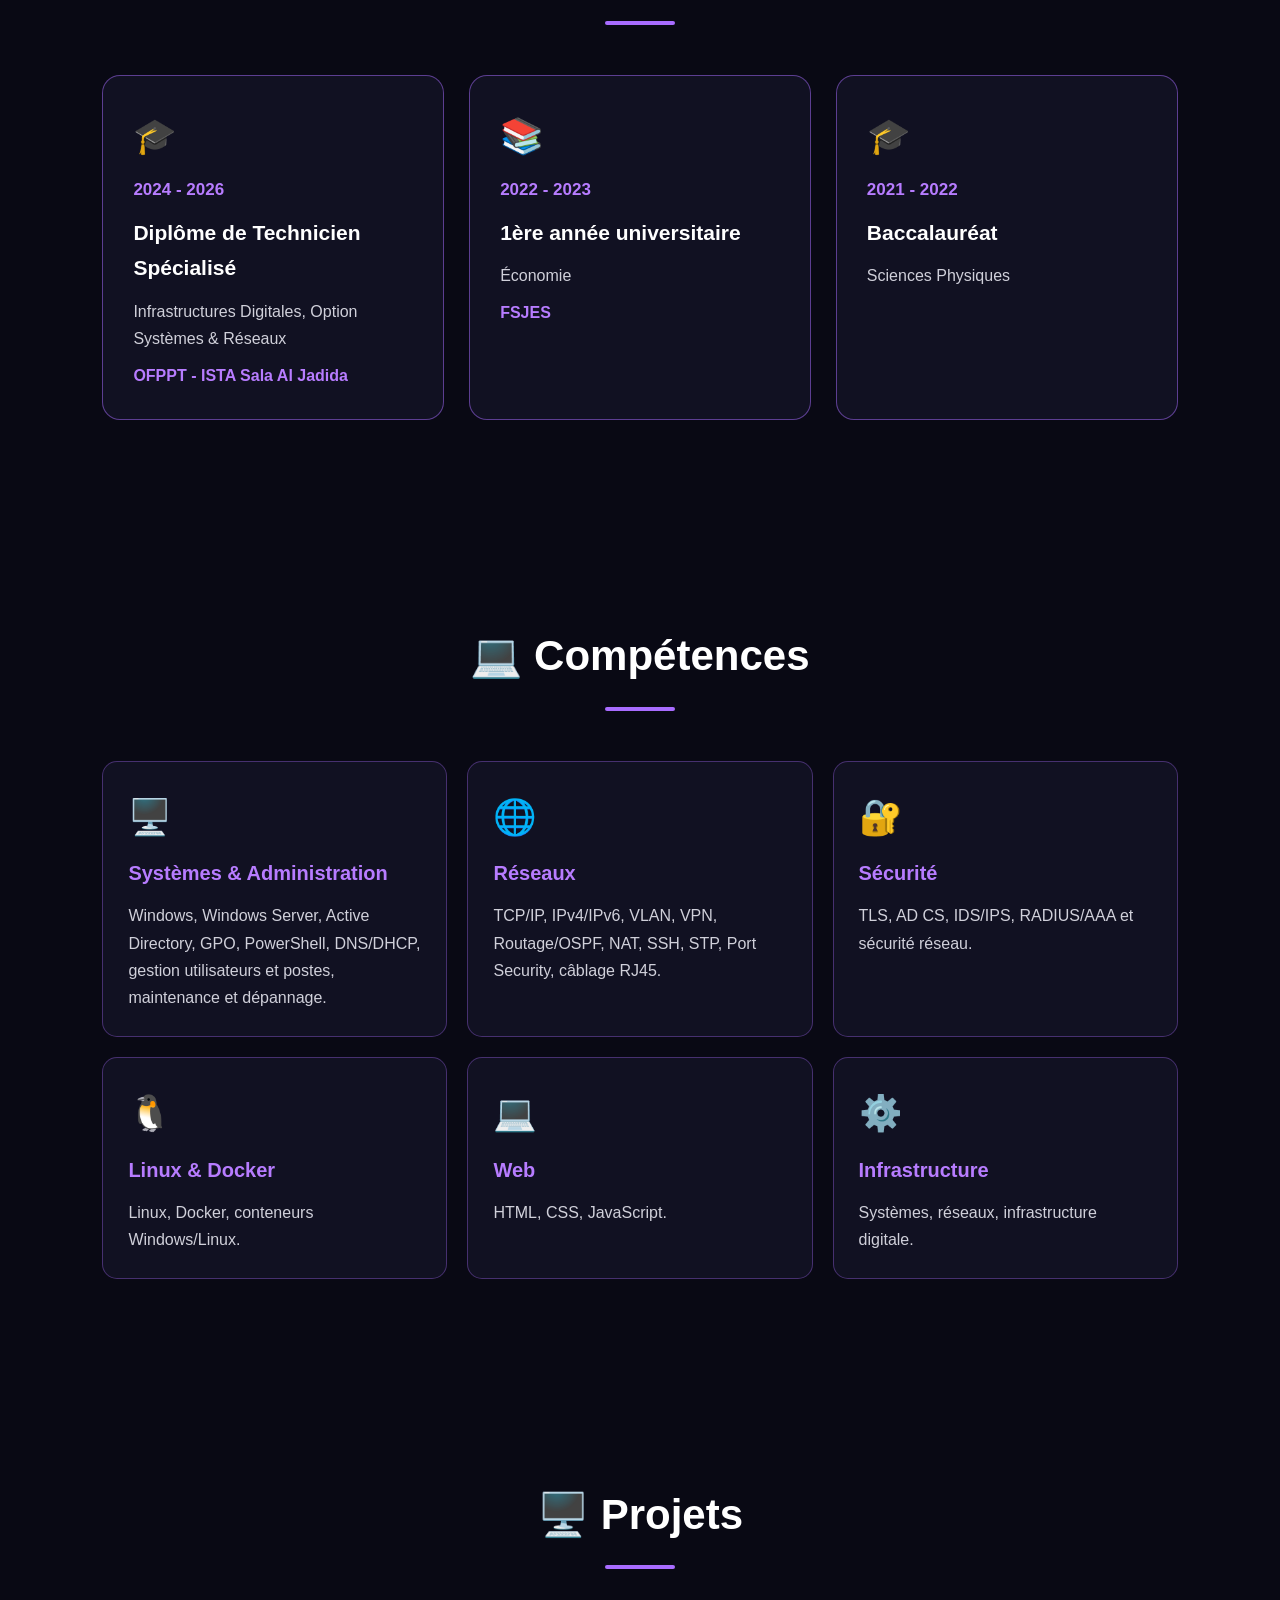
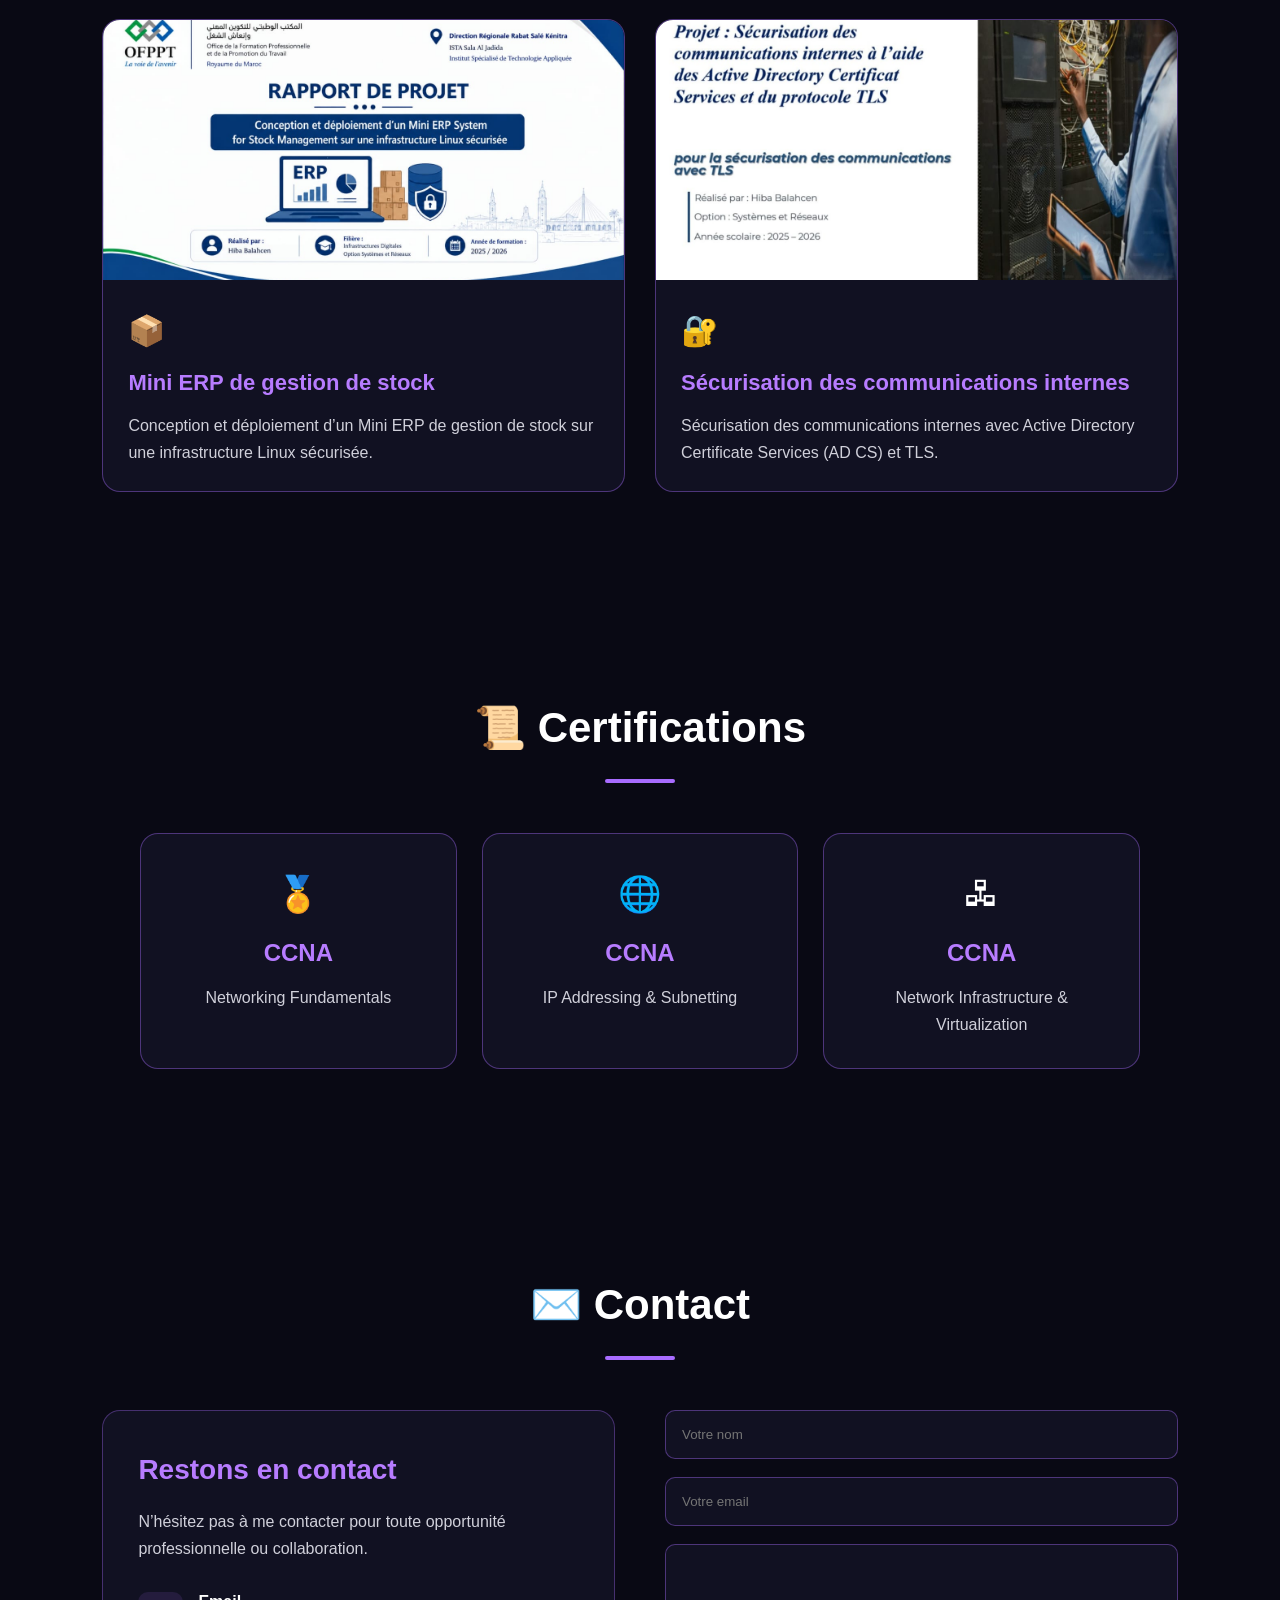
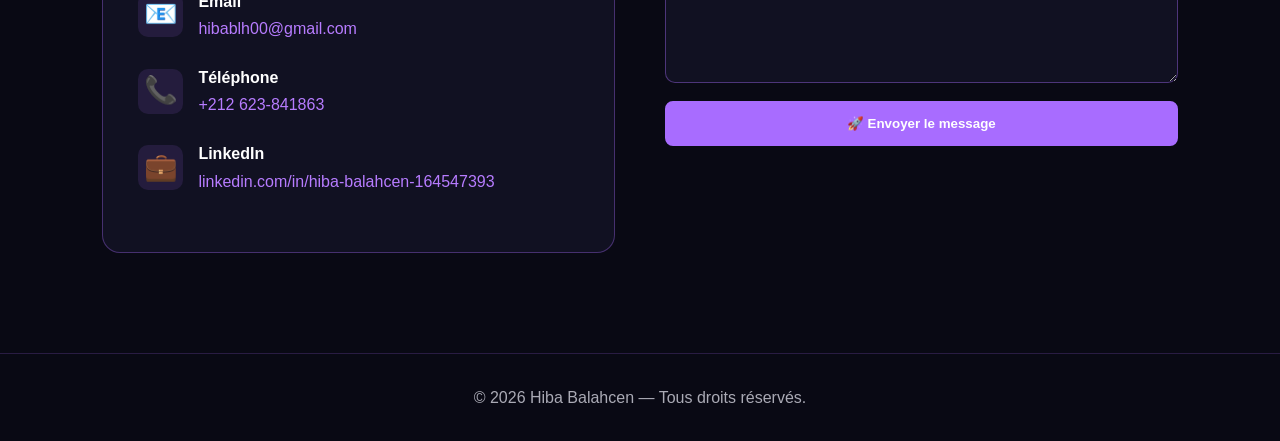
==== commit bfdaf322: "Add files via upload" ====
--- a/index.html
+++ b/index.html
@@ -34,7 +34,7 @@
     </header>
 
 
-    <!-- HERO -->
+    <!-- HOME -->
     <section id="home" class="hero">
 
         <div class="hero-content">
@@ -71,7 +71,6 @@
             </div>
 
         </div>
-
 
         <div class="hero-image">
             <img src="hero.jpg" alt="Hiba Balahcen">
@@ -113,7 +112,6 @@
 
         <div class="education-container">
 
-
             <div class="education-card">
 
                 <div class="education-icon">
@@ -198,7 +196,6 @@
         </h2>
 
         <div class="skills-grid">
-
 
             <div class="skill-card">
 
@@ -264,7 +261,7 @@
                 </div>
 
                 <h3>
-                    Linux & Conteneurs
+                    Linux & Docker
                 </h3>
 
                 <p>
@@ -308,7 +305,6 @@
                 </p>
 
             </div>
-
 
         </div>
 
@@ -323,7 +319,6 @@
         </h2>
 
         <div class="projects-grid">
-
 
             <div class="project-card">
 
@@ -376,7 +371,6 @@
 
             </div>
 
-
         </div>
 
     </section>
@@ -391,16 +385,13 @@
 
         <div class="certifications-grid">
 
-
             <div class="certification-card">
 
                 <div class="certification-icon">
                     🏅
                 </div>
 
-                <h3>
-                    CCNA
-                </h3>
+                <h3>CCNA</h3>
 
                 <p>
                     Networking Fundamentals
@@ -415,9 +406,7 @@
                     🌐
                 </div>
 
-                <h3>
-                    CCNA
-                </h3>
+                <h3>CCNA</h3>
 
                 <p>
                     IP Addressing & Subnetting
@@ -432,16 +421,13 @@
                     🖧
                 </div>
 
-                <h3>
-                    CCNA
-                </h3>
+                <h3>CCNA</h3>
 
                 <p>
                     Network Infrastructure & Virtualization
                 </p>
 
             </div>
-
 
         </div>
 
@@ -457,8 +443,6 @@
 
         <div class="contact-container">
 
-
-            <!-- CONTACT INFO -->
             <div class="contact-info">
 
                 <h3>
@@ -525,12 +509,10 @@
             </div>
 
 
-            <!-- FORMULAIRE -->
             <form
                 action="https://formspree.io/f/maenlpje"
                 method="POST"
-                class="contact-form"
-            >
+                class="contact-form">
 
                 <input
                     type="text"
@@ -539,7 +521,6 @@
                     required
                 >
 
-
                 <input
                     type="email"
                     name="email"
@@ -547,14 +528,12 @@
                     required
                 >
 
-
                 <textarea
                     name="message"
                     rows="7"
                     placeholder="Votre message"
-                    required
-                ></textarea>
-
+                    required>
+                </textarea>
 
                 <button type="submit" class="btn">
                     🚀 Envoyer le message
--- a/style.css
+++ b/style.css
@@ -1,7 +1,3 @@
-/* ============================= */
-/* GENERAL */
-/* ============================= */
-
 * {
     margin: 0;
     padding: 0;
@@ -12,7 +8,7 @@
 body {
     font-family: Arial, Helvetica, sans-serif;
     background: #090914;
-    color: #ffffff;
+    color: white;
     line-height: 1.7;
 }
 
@@ -29,7 +25,7 @@
     text-align: center;
     font-size: 42px;
     margin-bottom: 50px;
-    color: #ffffff;
+    color: white;
 }
 
 .section-title::after {
@@ -43,9 +39,7 @@
 }
 
 
-/* ============================= */
 /* NAVBAR */
-/* ============================= */
 
 header {
     position: fixed;
@@ -84,7 +78,7 @@
 }
 
 .nav-links a {
-    color: #ffffff;
+    color: white;
     font-size: 14px;
     transition: 0.3s;
 }
@@ -94,9 +88,7 @@
 }
 
 
-/* ============================= */
 /* HERO */
-/* ============================= */
 
 .hero {
     min-height: 100vh;
@@ -120,13 +112,12 @@
 .small-title {
     color: #b77cff;
     font-size: 20px;
-    margin-bottom: 10px;
 }
 
 .hero h1 {
     font-size: 65px;
     line-height: 1.1;
-    margin-bottom: 20px;
+    margin: 10px 0 20px;
 }
 
 .hero h2 {
@@ -161,7 +152,7 @@
     border-radius: 8px;
 
     background: #a86cff;
-    color: #ffffff;
+    color: white;
 
     font-weight: bold;
 
@@ -182,7 +173,7 @@
 
 .btn-outline:hover {
     background: #a86cff;
-    color: #ffffff;
+    color: white;
 }
 
 .hero-image {
@@ -197,14 +188,11 @@
 
     border: 2px solid #a86cff;
 
-    box-shadow:
-        0 0 35px rgba(168, 108, 255, 0.25);
-}
-
-
-/* ============================= */
+    box-shadow: 0 0 35px rgba(168, 108, 255, 0.25);
+}
+
+
 /* ABOUT */
-/* ============================= */
 
 .about-box {
     max-width: 950px;
@@ -224,9 +212,7 @@
 }
 
 
-/* ============================= */
 /* EDUCATION */
-/* ============================= */
 
 .education-container {
     max-width: 1100px;
@@ -248,8 +234,6 @@
     border: 1px solid rgba(168, 108, 255, 0.5);
 
     transition: 0.3s;
-
-    position: relative;
 }
 
 .education-card:hover {
@@ -257,13 +241,12 @@
 
     border-color: #b77cff;
 
-    box-shadow:
-        0 10px 30px rgba(168, 108, 255, 0.18);
+    box-shadow: 0 10px 30px rgba(168, 108, 255, 0.18);
 }
 
 .education-icon {
     font-size: 35px;
-    margin-bottom: 12px;
+    margin-bottom: 10px;
 }
 
 .education-year {
@@ -280,8 +263,6 @@
     font-size: 21px;
 
     margin-bottom: 12px;
-
-    color: #ffffff;
 }
 
 .education-card p {
@@ -295,9 +276,7 @@
 }
 
 
-/* ============================= */
 /* SKILLS */
-/* ============================= */
 
 .skills-grid {
     max-width: 1100px;
@@ -326,9 +305,6 @@
     transform: translateY(-5px);
 
     border-color: #b77cff;
-
-    box-shadow:
-        0 8px 25px rgba(168, 108, 255, 0.15);
 }
 
 .skill-icon {
@@ -346,14 +322,10 @@
 
 .skill-card p {
     color: #d0d0da;
-
-    font-size: 15px;
-}
-
-
-/* ============================= */
+}
+
+
 /* PROJECTS */
-/* ============================= */
 
 .projects-grid {
     max-width: 1100px;
@@ -386,7 +358,6 @@
 
 .project-card img {
     width: 100%;
-
     height: 260px;
 
     object-fit: cover;
@@ -400,13 +371,12 @@
 
 .project-icon {
     font-size: 30px;
-    margin-bottom: 8px;
 }
 
 .project-content h3 {
     color: #b77cff;
 
-    margin-bottom: 10px;
+    margin: 8px 0 10px;
 
     font-size: 22px;
 }
@@ -416,9 +386,7 @@
 }
 
 
-/* ============================= */
 /* CERTIFICATIONS */
-/* ============================= */
 
 .certifications-grid {
     max-width: 1000px;
@@ -469,9 +437,7 @@
 }
 
 
-/* ============================= */
 /* CONTACT */
-/* ============================= */
 
 .contact-container {
     max-width: 1100px;
@@ -535,10 +501,6 @@
 
 .contact-item strong {
     display: block;
-
-    color: #ffffff;
-
-    margin-bottom: 3px;
 }
 
 .contact-item a {
@@ -567,39 +529,24 @@
 
     background: #111122;
 
-    color: #ffffff;
+    color: white;
 
     outline: none;
 
     font-family: inherit;
-
-    font-size: 15px;
 }
 
 .contact-form input:focus,
 .contact-form textarea:focus {
     border-color: #b77cff;
-
-    box-shadow:
-        0 0 10px rgba(168, 108, 255, 0.15);
 }
 
 .contact-form textarea {
     resize: vertical;
 }
 
-.contact-form button {
-    cursor: pointer;
-
-    font-family: inherit;
-
-    font-size: 15px;
-}
-
-
-/* ============================= */
+
 /* FOOTER */
-/* ============================= */
 
 footer {
     text-align: center;
@@ -612,9 +559,7 @@
 }
 
 
-/* ============================= */
 /* RESPONSIVE */
-/* ============================= */
 
 @media (max-width: 1000px) {
 
@@ -633,7 +578,6 @@
     .skills-grid {
         grid-template-columns: repeat(2, 1fr);
     }
-
 }
 
 
@@ -651,8 +595,6 @@
         flex-wrap: wrap;
 
         justify-content: center;
-
-        gap: 8px 14px;
     }
 
     .hero {
@@ -677,7 +619,6 @@
 
     .hero-image {
         flex: none;
-
         width: 80%;
     }
 
@@ -692,7 +633,6 @@
     .contact-container {
         grid-template-columns: 1fr;
     }
-
 }
 
 
@@ -717,5 +657,4 @@
     .hero-image {
         width: 95%;
     }
-
 }
